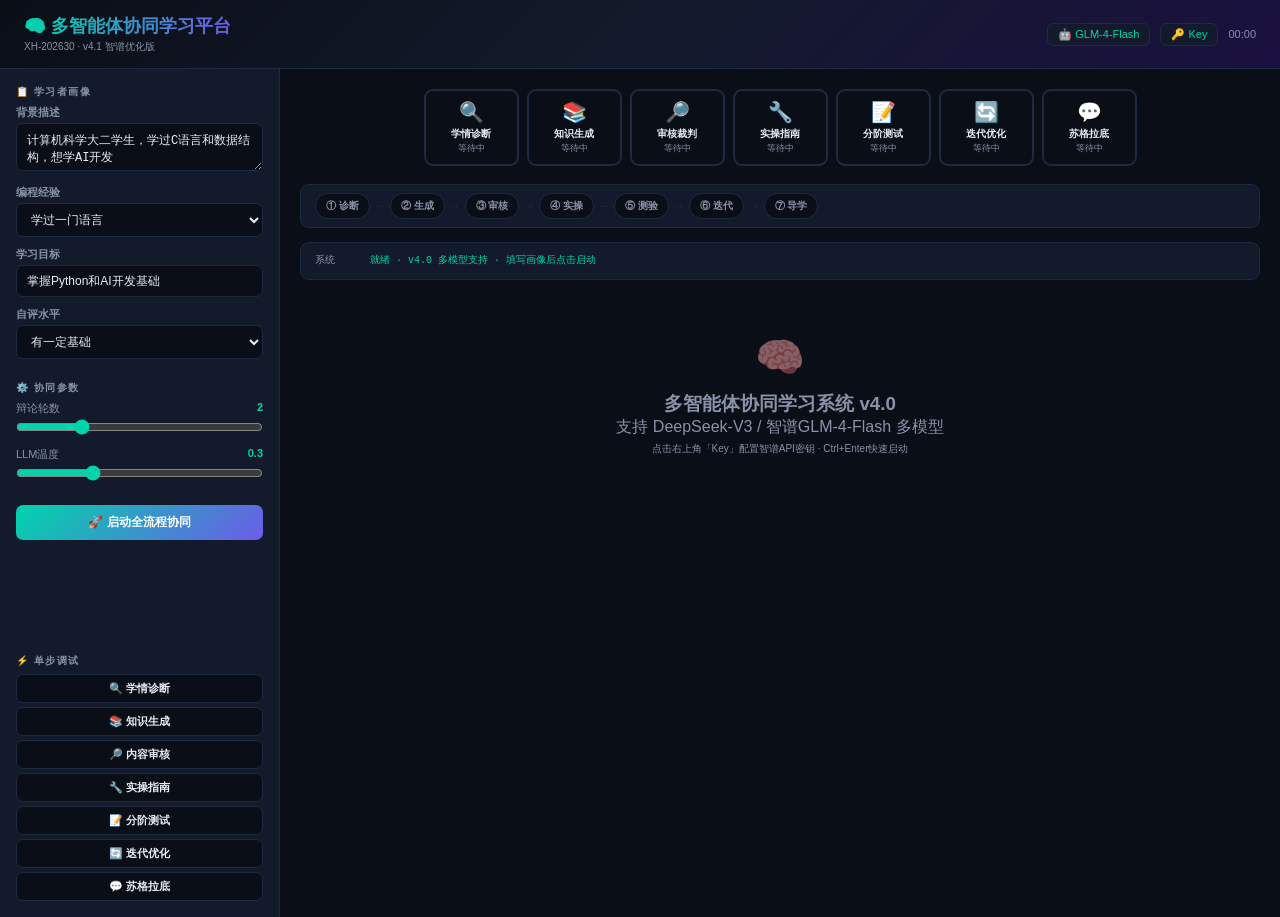
==== static/index.html @ a5281eeb "v4.1: progress bar, socratic chat, copy/export, ctrl+enter, iteration+socratic single buttons" ====
<!DOCTYPE html>
<html lang="zh-CN">
<head>
<meta charset="UTF-8">
<meta name="viewport" content="width=device-width, initial-scale=1.0">
<link rel="icon" type="image/svg+xml" href="/static/favicon.svg">
<meta name="description" content="多智能体协同学习平台：7个AI Agent协同工作，提供学情诊断、知识生成、审核辩论、实操指南、分阶测试、动态迭代、苏格拉底导学，实现个性化领域知识生成与多智能体协同决策。">
<meta name="keywords" content="多智能体,协同学习,AI教育,学情诊断,知识生成,个性化学习,智能导学">
<meta property="og:title" content="多智能体协同学习平台">
<meta property="og:description" content="7个AI Agent协同工作，实现领域知识个性化生成与多智能体协同决策">
<meta property="og:image" content="https://multi-agent-edu.onrender.com/static/og-image.png">
<meta name="theme-color" content="#0a0e17">
<title>多智能体协同学习平台 v4.1</title>
<style>
*{margin:0;padding:0;box-sizing:border-box}
:root{--bg:#0a0e17;--card:#131a2b;--border:#1e2a42;--accent:#00d4aa;--accent2:#6c5ce7;--text:#e8edf5;--muted:#8892a8;--danger:#ff6b6b;--warn:#ffc107;--success:#00d4aa}
body{font-family:-apple-system,BlinkMacSystemFont,'Segoe UI','Microsoft YaHei',sans-serif;background:var(--bg);color:var(--text);min-height:100vh;overflow-x:hidden}
.header{background:linear-gradient(135deg,#0a0e17,#131a2b,#1a1040);padding:14px 24px;border-bottom:1px solid var(--border);display:flex;align-items:center;justify-content:space-between;position:sticky;top:0;z-index:100}
.header h1{font-size:18px;background:linear-gradient(90deg,var(--accent),var(--accent2));-webkit-background-clip:text;-webkit-text-fill-color:transparent;font-weight:800}
.header .sub{font-size:10px;color:var(--muted);margin-top:2px}
.header-right{display:flex;align-items:center;gap:10px}
.badge-live{background:#ff4444;color:#fff;font-size:10px;padding:2px 8px;border-radius:10px;animation:pulse-live 1.5s infinite;display:none}
@keyframes pulse-live{0%,100%{opacity:1}50%{opacity:.4}}

.main{display:grid;grid-template-columns:280px 1fr;min-height:calc(100vh - 52px);gap:0}
@media(max-width:768px){
  .main{grid-template-columns:1fr;position:relative}
  .sidebar{display:none;position:fixed;top:52px;left:0;right:0;bottom:0;z-index:200;background:var(--bg);padding:16px;overflow-y:auto;animation:slideIn .3s ease}
  .sidebar.mobile-show{display:flex!important;flex-direction:column;gap:12px}
  .content{padding:12px;gap:10px}
  .mobile-toggle{display:flex!important}
  .header h1{font-size:15px}
  .btn{padding:11px 14px;font-size:13px}
  .agent-node{min-width:75px;padding:7px 8px;font-size:10px}
}
@keyframes slideIn{from{transform:translateY(-20px);opacity:0}to{transform:none;opacity:1}}
.mobile-toggle{display:none;align-items:center;justify-content:center;width:36px;height:36px;border:1px solid var(--border);border-radius:7px;background:var(--card);color:var(--text);font-size:18px;cursor:pointer}

.sidebar{background:var(--card);border-right:1px solid var(--border);padding:16px;overflow-y:auto;display:flex;flex-direction:column;gap:12px}
.panel-title{font-size:10px;color:var(--muted);text-transform:uppercase;letter-spacing:1.5px;font-weight:700;margin-bottom:6px}
.form-group{margin-bottom:10px}
.form-group label{display:block;font-size:11px;color:var(--muted);margin-bottom:3px;font-weight:600}
.form-group input,.form-group select,.form-group textarea{width:100%;padding:8px 10px;background:var(--bg);border:1px solid var(--border);border-radius:7px;color:var(--text);font-size:12px;transition:border .2s}
.form-group input:focus,.form-group select:focus,.form-group textarea:focus{border-color:var(--accent)}
.form-group textarea{resize:vertical;min-height:48px}
.slider-group{margin-bottom:8px}
.slider-group label{display:flex;justify-content:space-between;font-size:11px;color:var(--muted);margin-bottom:3px}
.slider-group label span{color:var(--accent);font-weight:700}
.slider-group input[type=range]{width:100%;accent-color:var(--accent)}
.btn{padding:9px 16px;border:none;border-radius:7px;font-size:12px;font-weight:700;cursor:pointer;transition:all .2s}
.btn-primary{background:linear-gradient(135deg,var(--accent),var(--accent2));color:#fff;width:100%}
.btn-primary:hover{transform:translateY(-1px);box-shadow:0 4px 18px rgba(0,212,170,.3)}
.btn-primary:disabled{opacity:.35;cursor:not-allowed;transform:none}
.btn-stop{background:var(--danger);color:#fff;width:100%;margin-top:5px;display:none}

.content{padding:16px 20px;overflow-y:auto;display:flex;flex-direction:column;gap:14px}
.metrics-row{display:flex;gap:8px;flex-wrap:wrap;display:none}
.metric-card{flex:1;min-width:90px;background:var(--card);border:1px solid var(--border);border-radius:9px;padding:10px;text-align:center}
.metric-card .val{font-size:20px;font-weight:800;background:linear-gradient(90deg,var(--accent),var(--accent2));-webkit-background-clip:text;-webkit-text-fill-color:transparent}
.metric-card .lbl{font-size:9px;color:var(--muted);margin-top:1px}

.node-grid{display:flex;flex-wrap:wrap;gap:8px;justify-content:center;padding:4px 0}
.agent-node{padding:9px 12px;border-radius:9px;border:2px solid var(--border);background:var(--bg);text-align:center;min-width:95px;transition:all .5s}
.agent-node.active{border-color:var(--accent);box-shadow:0 0 18px rgba(0,212,170,.2)}
.agent-node.running{animation:node-pulse 1.2s infinite}
.agent-node.done{border-color:var(--success);background:rgba(0,212,170,.06)}
.agent-node .icon{font-size:20px}
.agent-node .name{font-size:10px;font-weight:700;margin-top:3px}
.agent-node .status{font-size:9px;color:var(--muted);margin-top:1px}
@keyframes node-pulse{0%,100%{box-shadow:0 0 0 0 rgba(0,212,170,.3)}50%{box-shadow:0 0 0 7px rgba(0,212,170,0)}}

.pipeline-bar{display:flex;align-items:center;gap:4px;padding:8px 14px;background:var(--card);border:1px solid var(--border);border-radius:9px;flex-wrap:wrap}
.pipe-step{padding:5px 10px;border-radius:14px;font-size:10px;font-weight:600;background:var(--bg);border:1px solid var(--border);color:var(--muted);transition:all .4s;white-space:nowrap}
.pipe-step.active{border-color:var(--accent);color:var(--accent);background:rgba(0,212,170,.08)}
.pipe-step.done{border-color:var(--success);color:var(--success);background:rgba(0,212,170,.05)}
.pipe-arrow{color:var(--border);font-size:12px;transition:color .3s}
.pipe-arrow.lit{color:var(--accent)}

.log-panel{background:var(--card);border:1px solid var(--border);border-radius:9px;padding:10px 14px;max-height:140px;overflow-y:auto;font-family:'Cascadia Code','Courier New',monospace;font-size:10px;line-height:1.6}
.log-line{display:flex;gap:7px;animation:log-in .25s ease}
.log-time{color:var(--muted);min-width:48px}
.log-msg{color:var(--text)}
.log-msg.success{color:var(--success)}.log-msg.warn{color:var(--warn)}.log-msg.error{color:var(--danger)}.log-msg.info{color:var(--accent)}
@keyframes log-in{from{opacity:0;transform:translateX(-6px)}to{opacity:1;transform:none}}

/* 进度条 */
.progress-wrap{background:var(--card);border:1px solid var(--border);border-radius:9px;padding:8px 14px;display:none}
.progress-bar{height:6px;border-radius:3px;background:var(--border);overflow:hidden}
.progress-fill{height:100%;border-radius:3px;background:linear-gradient(90deg,var(--accent),var(--accent2));transition:width .6s ease;width:0%}
.progress-text{font-size:10px;color:var(--muted);margin-top:4px;display:flex;justify-content:space-between}

/* 操作按钮组 */
.card-actions{display:flex;gap:6px;margin-top:8px;flex-wrap:wrap}
.card-actions button{padding:3px 10px;border:1px solid var(--border);border-radius:6px;background:var(--bg);color:var(--muted);font-size:10px;cursor:pointer;transition:all .2s}
.card-actions button:hover{border-color:var(--accent);color:var(--accent)}

/* Toast */
.toast{position:fixed;bottom:24px;left:50%;transform:translateX(-50%);background:var(--card);border:1px solid var(--accent);color:var(--accent);padding:8px 20px;border-radius:8px;font-size:12px;z-index:9999;animation:toast-in .3s ease}
@keyframes toast-in{from{opacity:0;transform:translate(-50%,20px)}to{opacity:1;transform:translate(-50%,0)}}

/* 苏格拉底对话气泡 */
.chat-bubble{max-width:85%;padding:10px 14px;border-radius:12px;font-size:12px;line-height:1.6;margin-bottom:8px;animation:card-in .3s ease}
.chat-bubble.tutor{background:rgba(108,92,231,.15);border:1px solid rgba(108,92,231,.3);margin-right:auto}
.chat-bubble.learner{background:rgba(0,212,170,.1);border:1px solid rgba(0,212,170,.2);margin-left:auto}
.chat-input-row{display:flex;gap:6px;margin-top:8px}
.chat-input-row input{flex:1;padding:8px 12px;background:var(--bg);border:1px solid var(--border);border-radius:8px;color:var(--text);font-size:12px}
.chat-input-row input:focus{border-color:var(--accent)}
.chat-input-row button{padding:8px 14px;border:none;border-radius:8px;background:linear-gradient(135deg,var(--accent),var(--accent2));color:#fff;font-size:12px;font-weight:700;cursor:pointer}

.result-card{background:var(--card);border:1px solid var(--border);border-radius:11px;padding:14px;animation:card-in .4s ease;position:relative}
@keyframes card-in{from{opacity:0;transform:translateY(12px)}to{opacity:1;transform:none}}
.result-card h4{font-size:13px;margin-bottom:8px;display:flex;align-items:center;gap:7px;flex-wrap:wrap}
.result-card h4 .elapsed{font-size:9px;background:var(--accent);color:#000;padding:1px 7px;border-radius:7px;font-weight:800}

.empty-state{text-align:center;padding:40px 16px;color:var(--muted)}
.empty-state .icon{font-size:40px;margin-bottom:10px;opacity:.5}

/* 打字机效果 */
.typing-cursor{display:inline-block;width:2px;height:14px;background:var(--accent);animation:blink .8s infinite;vertical-align:middle;margin-left:1px}
@keyframes blink{0%,100%{opacity:1}50%{opacity:0}}

/* Modal */
.modal-overlay{display:none;position:fixed;top:0;left:0;right:0;bottom:0;background:rgba(0,0,0,.7);z-index:999;align-items:center;justify-content:center}
.modal-overlay.show{display:flex}
.modal-box{background:var(--card);border:1px solid var(--border);border-radius:14px;padding:24px;width:92%;max-width:480px}
.modal-box h3{font-size:15px;margin-bottom:4px}
.modal-box .hint{font-size:11px;color:var(--muted);margin-bottom:14px;line-height:1.5}
.modal-box select,.modal-box input[type=password]{width:100%;padding:9px 12px;background:var(--bg);border:1px solid var(--border);border-radius:7px;color:var(--text);font-size:13px;margin-bottom:10px}
.modal-box .btn-row{display:flex;gap:8px;margin-top:6px}
.modal-box .error-msg{color:var(--danger);font-size:11px;margin-top:6px;display:none}
</style>
</head>
<body>

<div class="header">
  <div style="display:flex;align-items:center;gap:8px">
    <button class="mobile-toggle" onclick="toggleSidebar()">☰</button>
    <div>
      <h1>🧠 多智能体协同学习平台</h1>
      <div class="sub">XH-202630 · v4.1 智谱优化版</div>
    </div>
  </div>
  <div class="header-right">
    <button onclick="showModelModal()" style="background:var(--card);border:1px solid var(--border);color:var(--accent);font-size:11px;padding:4px 10px;border-radius:6px;cursor:pointer" id="btnModel">🤖 模型</button>
    <button onclick="showApiKeyModal()" style="background:var(--card);border:1px solid var(--border);color:var(--accent);font-size:11px;padding:4px 10px;border-radius:6px;cursor:pointer" id="btnApiKey">🔑 Key</button>
    <span class="badge-live" id="liveBadge">● LIVE</span>
    <span style="font-size:11px;color:var(--muted)" id="timerDisplay">00:00</span>
  </div>
</div>

<div class="main">
<div class="sidebar" id="sidebar">
  <div>
    <div class="panel-title">📋 学习者画像</div>
    <div class="form-group"><label>背景描述</label><textarea id="inpBg" placeholder="例如：计算机科学大二学生，学过C语言和数据结构，想学AI开发">计算机科学大二学生，学过C语言和数据结构，想学AI开发</textarea></div>
    <div class="form-group"><label>编程经验</label><select id="inpExp"><option value="无编程经验">无编程经验</option><option value="学过一门语言" selected>学过一门语言</option><option value="有项目经验">有项目经验</option><option value="熟练开发者">熟练开发者</option></select></div>
    <div class="form-group"><label>学习目标</label><input id="inpGoal" value="掌握Python和AI开发基础" placeholder="你想学会什么？"></div>
    <div class="form-group"><label>自评水平</label><select id="inpLvl"><option value="beginner">零基础入门</option><option value="intermediate" selected>有一定基础</option><option value="advanced">进阶提升</option></select></div>
  </div>
  <div>
    <div class="panel-title">⚙️ 协同参数</div>
    <div class="slider-group"><label>辩论轮数 <span id="vRounds">2</span></label><input type="range" id="sRounds" min="1" max="5" value="2" oninput="document.getElementById('vRounds').textContent=this.value"></div>
    <div class="slider-group"><label>LLM温度 <span id="vTemp">0.3</span></label><input type="range" id="sTemp" min="0" max="10" value="3" oninput="document.getElementById('vTemp').textContent=(this.value/10).toFixed(1)"></div>
  </div>
  <button class="btn btn-primary" id="btnStart" onclick="startPipeline()">🚀 启动全流程协同</button>
  <button class="btn btn-stop" id="btnStop" onclick="stopPipeline()">⏹ 停止</button>
  <div style="margin-top:auto">
    <div class="panel-title">⚡ 单步调试</div>
    <div style="display:flex;flex-direction:column;gap:4px">
      <button class="btn" style="background:var(--bg);border:1px solid var(--border);color:var(--text);font-size:11px;padding:6px" onclick="runSingle('diagnosis')">🔍 学情诊断</button>
      <button class="btn" style="background:var(--bg);border:1px solid var(--border);color:var(--text);font-size:11px;padding:6px" onclick="runSingle('knowledge_gen')">📚 知识生成</button>
      <button class="btn" style="background:var(--bg);border:1px solid var(--border);color:var(--text);font-size:11px;padding:6px" onclick="runSingle('reviewer')">🔎 内容审核</button>
      <button class="btn" style="background:var(--bg);border:1px solid var(--border);color:var(--text);font-size:11px;padding:6px" onclick="runSingle('practice_guide')">🔧 实操指南</button>
      <button class="btn" style="background:var(--bg);border:1px solid var(--border);color:var(--text);font-size:11px;padding:6px" onclick="runSingle('quiz')">📝 分阶测试</button>
      <button class="btn" style="background:var(--bg);border:1px solid var(--border);color:var(--text);font-size:11px;padding:6px" onclick="runSingle('iteration')">🔄 迭代优化</button>
      <button class="btn" style="background:var(--bg);border:1px solid var(--border);color:var(--text);font-size:11px;padding:6px" onclick="runSingle('socratic')">💬 苏格拉底</button>
    </div>
  </div>
</div>

<div class="content">
  <div class="metrics-row" id="metricsRow">
    <div class="metric-card"><div class="val" id="mTime">0s</div><div class="lbl">总耗时</div></div>
    <div class="metric-card"><div class="val" id="mAgents">0/7</div><div class="lbl">Agent完成</div></div>
    <div class="metric-card"><div class="val" id="mHalluc">-</div><div class="lbl">幻觉分数</div></div>
    <div class="metric-card"><div class="val" id="mAcc">-</div><div class="lbl">准确度</div></div>
    <div class="metric-card"><div class="val" id="mQuiz">-</div><div class="lbl">测验得分</div></div>
  </div>

  <div class="node-grid" id="nodeGrid">
    <div class="agent-node" id="nd-diagnosis"><div class="icon">🔍</div><div class="name">学情诊断</div><div class="status">等待中</div></div>
    <div class="agent-node" id="nd-knowledge_gen"><div class="icon">📚</div><div class="name">知识生成</div><div class="status">等待中</div></div>
    <div class="agent-node" id="nd-reviewer"><div class="icon">🔎</div><div class="name">审核裁判</div><div class="status">等待中</div></div>
    <div class="agent-node" id="nd-practice_guide"><div class="icon">🔧</div><div class="name">实操指南</div><div class="status">等待中</div></div>
    <div class="agent-node" id="nd-quiz"><div class="icon">📝</div><div class="name">分阶测试</div><div class="status">等待中</div></div>
    <div class="agent-node" id="nd-iteration"><div class="icon">🔄</div><div class="name">迭代优化</div><div class="status">等待中</div></div>
    <div class="agent-node" id="nd-socratic"><div class="icon">💬</div><div class="name">苏格拉底</div><div class="status">等待中</div></div>
  </div>

  <div class="pipeline-bar" id="pipeBar">
    <span class="pipe-step" data-s="1">① 诊断</span><span class="pipe-arrow" data-a="1">→</span>
    <span class="pipe-step" data-s="2">② 生成</span><span class="pipe-arrow" data-a="2">→</span>
    <span class="pipe-step" data-s="3">③ 审核</span><span class="pipe-arrow" data-a="3">→</span>
    <span class="pipe-step" data-s="4">④ 实操</span><span class="pipe-arrow" data-a="4">→</span>
    <span class="pipe-step" data-s="5">⑤ 测验</span><span class="pipe-arrow" data-a="5">→</span>
    <span class="pipe-step" data-s="6">⑥ 迭代</span><span class="pipe-arrow" data-a="6">→</span>
    <span class="pipe-step" data-s="7">⑦ 导学</span>
  </div>

  <div class="progress-wrap" id="progressWrap">
    <div class="progress-bar"><div class="progress-fill" id="progressFill"></div></div>
    <div class="progress-text"><span id="progressLabel">准备中...</span><span id="progressPct">0%</span></div>
  </div>

  <div class="log-panel" id="logPanel">
    <div class="log-line"><span class="log-time">系统</span><span class="log-msg info">就绪 · v4.0 多模型支持 · 填写画像后点击启动</span></div>
  </div>

  <div id="resultsArea">
    <div class="empty-state" id="emptyState">
      <div class="icon">🧠</div>
      <h3>多智能体协同学习系统 v4.0</h3>
      <p>支持 DeepSeek-V3 / 智谱GLM-4-Flash 多模型</p>
      <p style="font-size:10px;margin-top:4px;color:var(--muted)">点击右上角「Key」配置智谱API密钥 · Ctrl+Enter快速启动</p>
    </div>
  </div>
</div>
</div>

<!-- 模型选择弹窗 -->
<div class="modal-overlay" id="modelModal">
  <div class="modal-box">
    <h3>🤖 选择AI模型</h3>
    <div class="hint">DeepSeek-V3 质量最好（免费）。智谱GLM-4-Flash 备选。</div>
    <select id="modelSelect">
      <option value="deepseek">DeepSeek-V3（推荐，免费最强）</option>
      <option value="zhipu">智谱 GLM-4-Flash（备选）</option>
      <option value="openai-compat">OpenAI兼容接口（自定义）</option>
    </select>
    <div class="btn-row">
      <button class="btn" style="background:var(--bg);border:1px solid var(--border);color:var(--text);flex:1" onclick="closeModelModal()">取消</button>
      <button class="btn btn-primary" style="flex:1" onclick="confirmModel()">确认</button>
    </div>
  </div>
</div>

<!-- API Key弹窗 -->
<div class="modal-overlay" id="apiKeyModal">
  <div class="modal-box">
    <h3>🔑 配置API密钥</h3>
    <div class="hint" id="apiKeyHint">智谱：Key格式 {id}.{secret}（open.bigmodel.cn获取）<br>DeepSeek：sk-开头（platform.deepseek.com获取）<br>没有Key？点击「跳过」进入Demo模式</div>
    <input type="password" id="apiKeyInput" placeholder="输入API Key（留空进入Demo模式）">
    <div class="btn-row">
      <button class="btn" style="background:var(--bg);border:1px solid var(--border);color:var(--muted);flex:1" onclick="skipApiKey()">跳过（Demo）</button>
      <button class="btn btn-primary" style="flex:1" onclick="confirmApiKey()">确认</button>
    </div>
    <div class="error-msg" id="apiKeyError"></div>
  </div>
</div>

<script>
// ============================================================
// 全局状态
// ============================================================
const AGENTS = ['diagnosis','knowledge_gen','reviewer','practice_guide','quiz','iteration','socratic'];
const AGENT_LABELS = {diagnosis:'学情诊断',knowledge_gen:'知识生成',reviewer:'审核裁判',practice_guide:'实操指南',quiz:'分阶测试',iteration:'迭代优化',socratic:'苏格拉底'};
const AGENT_ICONS = {diagnosis:'🔍',knowledge_gen:'📚',reviewer:'🔎',practice_guide:'🔧',quiz:'📝',iteration:'🔄',socratic:'💬'};

let agentResults = {};
let timerInterval = null;
let startTime = 0;
let abortController = null;
let quizData = null;

// 模型配置
let currentModel = localStorage.getItem('selected_model') || 'zhipu';
let currentApiKey = localStorage.getItem('api_key_'+currentModel) || '';

// ============================================================
// 模型弹窗
// ============================================================
function showModelModal(){ document.getElementById('modelModal').classList.add('show'); document.getElementById('modelSelect').value = currentModel; }
function closeModelModal(){ document.getElementById('modelModal').classList.remove('show'); }
function confirmModel(){
  currentModel = document.getElementById('modelSelect').value;
  localStorage.setItem('selected_model', currentModel);
  document.getElementById('btnModel').textContent = '🤖 '+ {deepseek:'DeepSeek-V3',zhipu:'GLM-4-Flash','openai-compat':'OpenAI兼容'}[currentModel];
  closeModelModal();
  log('🤖 模型切换为：'+currentModel, 'info');
  // 清除当前Key，要求重新输入
  currentApiKey = '';
  localStorage.removeItem('api_key_'+currentModel);
}

// ============================================================
// API Key 弹窗
// ============================================================
function showApiKeyModal(){ 
  document.getElementById('apiKeyModal').classList.add('show');
  document.getElementById('apiKeyInput').value = currentApiKey ? '••••••••' : '';
  document.getElementById('apiKeyError').style.display = 'none';
  // 更新提示
  const hints = {
    deepseek: 'DeepSeek：在 platform.deepseek.com 获取API Key（sk-开头）',
    zhipu: '智谱：Key格式为 {id}.{secret}',
    'openai-compat': '请输入OpenAI兼容接口的API Key和Base URL'
  };
  document.getElementById('apiKeyHint').innerHTML = hints[currentModel] || hints['deepseek'];
}
function closeApiKeyModal(){ document.getElementById('apiKeyModal').classList.remove('show'); }
function skipApiKey(){
  currentApiKey = '';
  localStorage.removeItem('api_key_'+currentModel);
  closeApiKeyModal();
  log('⚠️ 进入Demo模式，将使用预置数据展示','warn');
}
async function confirmApiKey(){
  const input = document.getElementById('apiKeyInput').value.trim();
  const errEl = document.getElementById('apiKeyError');
  if(!input || input === '••••••••'){
    errEl.textContent = '请输入有效的API Key';
    errEl.style.display = 'block';
    return;
  }
  currentApiKey = input;
  localStorage.setItem('api_key_'+currentModel, input);
  // 测试Key
  log('🔑 验证API Key...','info');
  try {
    const ok = await testApiKey();
    if(ok){
      log('✅ API Key验证成功！','success');
      closeApiKeyModal();
    } else {
      errEl.textContent = 'API Key验证失败，请检查后重试';
      errEl.style.display = 'block';
    }
  } catch(e){
    errEl.textContent = '验证失败：'+e.message;
    errEl.style.display = 'block';
  }
}

async function testApiKey(){
  if(currentModel === 'deepseek'){
    return await callDeepSeek('hi', false);
  } else if(currentModel === 'zhipu'){
    return await callZhipu('hi', false);
  }
  return false;
}

// ============================================================
// 核心：调用LLM（多模型统一入口）
// ============================================================
async function callLLM(systemPrompt, userPrompt, onChunk){
  if(!currentApiKey){
    throw new Error('未配置API Key，请点击右上角「Key」配置，或进入Demo模式');
  }
  if(currentModel === 'deepseek'){
    return await callDeepSeekStream(systemPrompt, userPrompt, onChunk);
  } else if(currentModel === 'zhipu'){
    return await callZhipuStream(systemPrompt, userPrompt, onChunk);
  } else {
    // OpenAI兼容
    return await callOpenAICompat(systemPrompt, userPrompt, onChunk);
  }
}

// --- DeepSeek-V3 实现 ---
async function callDeepSeekStream(systemPrompt, userPrompt, onChunk){
  abortController = new AbortController();
  const body = {
    model: 'deepseek-chat',
    messages: [
      {role:'system', content: systemPrompt},
      {role:'user', content: userPrompt}
    ],
    temperature: parseFloat(document.getElementById('vTemp').textContent),
    stream: true
  };
  const resp = await fetch('https://api.deepseek.com/chat/completions', {
    method: 'POST',
    headers: {'Content-Type':'application/json','Authorization':'Bearer '+currentApiKey},
    body: JSON.stringify(body),
    signal: abortController.signal
  });
  if(!resp.ok){
    const errText = await resp.text();
    throw new Error('DeepSeek API失败('+resp.status+')：'+errText.slice(0,200));
  }
  const reader = resp.body.getReader();
  const decoder = new TextDecoder();
  let buffer = '';
  let fullText = '';
  while(true){
    const {done, value} = await reader.read();
    if(done) break;
    buffer += decoder.decode(value, {stream:true});
    const lines = buffer.split('\n');
    buffer = lines.pop() || '';
    for(const line of lines){
      if(line.startsWith('data: ')){
        const data = line.slice(6);
        if(data === '[DONE]') return fullText;
        try {
          const json = JSON.parse(data);
          const chunk = (json.choices&&json.choices[0]&&json.choices[0].delta&&json.choices[0].delta.content)||'';
          fullText += chunk;
          if(onChunk && chunk) onChunk(chunk);
        } catch(e){}
      }
    }
  }
  return fullText;
}

async function callDeepSeek(userPrompt, testMode){
  // 测试用，非流式
  try {
    const resp = await fetch('https://api.deepseek.com/chat/completions', {
      method: 'POST',
      headers: {'Content-Type':'application/json','Authorization':'Bearer '+currentApiKey},
      body: JSON.stringify({model:'deepseek-chat',messages:[{role:'user',content:userPrompt}],max_tokens:5})
    });
    return resp.ok;
  } catch(e){ return false; }
}

async function callZhipu(userPrompt, testMode){
  // 测试用，非流式
  try {
    const parts = currentApiKey.split('.');
    if(parts.length < 2) return false;
    const token = await generateJwt(parts[0], parts.slice(1).join('.'));
    const resp = await fetch('https://open.bigmodel.cn/api/paas/v4/chat/completions', {
      method: 'POST',
      headers: {'Content-Type':'application/json','Authorization':'Bearer '+token},
      body: JSON.stringify({model:'glm-4-flash',messages:[{role:'user',content:userPrompt}],max_tokens:5})
    });
    return resp.ok;
  } catch(e){ return false; }
}

// --- 智谱 GLM-4-Flash 实现（JWT签名） ---
async function callZhipuStream(systemPrompt, userPrompt, onChunk){
  // 解析Key：格式为 {id}.{secret}
  const parts = currentApiKey.split('.');
  if(parts.length < 2) throw new Error('智谱Key格式错误，应为 {id}.{secret}');
  const id = parts[0];
  const secret = parts.slice(1).join('.');
  const token = await generateJwt(id, secret);
  
  abortController = new AbortController();
  const body = {
    model: 'glm-4-flash',
    messages: [
      {role:'system', content: systemPrompt},
      {role:'user', content: userPrompt}
    ],
    temperature: parseFloat(document.getElementById('vTemp').textContent),
    stream: true
  };
  const resp = await fetch('https://open.bigmodel.cn/api/paas/v4/chat/completions', {
    method: 'POST',
    headers: {'Content-Type':'application/json','Authorization':'Bearer '+token},
    body: JSON.stringify(body),
    signal: abortController.signal
  });
  if(!resp.ok) throw new Error('智谱API失败('+resp.status+')');
  const reader = resp.body.getReader();
  const decoder = new TextDecoder();
  let buffer = '';
  let fullText = '';
  while(true){
    const {done, value} = await reader.read();
    if(done) break;
    buffer += decoder.decode(value, {stream:true});
    const lines = buffer.split('\n');
    buffer = lines.pop() || '';
    for(const line of lines){
      if(line.startsWith('data: ')){
        const data = line.slice(6);
        if(data === '[DONE]') return fullText;
        try {
          const json = JSON.parse(data);
          const chunk = (json.choices&&json.choices[0]&&json.choices[0].delta&&json.choices[0].delta.content)||'';
          fullText += chunk;
          if(onChunk && chunk) onChunk(chunk);
        } catch(e){}
      }
    }
  }
  return fullText;
}

async function generateJwt(apiKeyId, apiKeySecret){
  const header = btoa(JSON.stringify({alg:'HS256',sign_type:'SIGN'})).replace(/=+$/,'');
  const now = Math.floor(Date.now()/1000);
  const payload = btoa(JSON.stringify({api_key:apiKeyId,exp:now+3600,timestamp:now})).replace(/=+$/,'');
  const signStr = header + '.' + payload;
  const sig = await hmacSha256(signStr, apiKeySecret);
  return signStr + '.' + sig;
}
async function hmacSha256(message, secret){
  const enc = new TextEncoder();
  const keyData = enc.encode(secret);
  const msgData = enc.encode(message);
  const cryptoKey = await crypto.subtle.importKey('raw', keyData, {name:'HMAC',hash:'SHA-256'}, false, ['sign']);
  const sigBuf = await crypto.subtle.sign('HMAC', cryptoKey, msgData);
  return btoa(String.fromCharCode(...new Uint8Array(sigBuf))).replace(/\+/g,'-').replace(/\//g,'_').replace(/=+$/,'');
}

// --- OpenAI兼容接口 ---
async function callOpenAICompat(systemPrompt, userPrompt, onChunk){
  // base URL 从localStorage获取，或弹窗要求输入
  const baseUrl = localStorage.getItem('openai_compat_base_url') || 'https://api.openai.com/v1';
  abortController = new AbortController();
  const body = {
    model: localStorage.getItem('openai_compat_model') || 'gpt-3.5-turbo',
    messages: [
      {role:'system', content: systemPrompt},
      {role:'user', content: userPrompt}
    ],
    temperature: parseFloat(document.getElementById('vTemp').textContent),
    stream: true
  };
  const resp = await fetch(baseUrl+'/chat/completions', {
    method: 'POST',
    headers: {'Content-Type':'application/json','Authorization':'Bearer '+currentApiKey},
    body: JSON.stringify(body),
    signal: abortController.signal
  });
  if(!resp.ok) throw new Error('OpenAI兼容API失败('+resp.status+')');
  const reader = resp.body.getReader();
  const decoder = new TextDecoder();
  let buffer = '';
  let fullText = '';
  while(true){
    const {done, value} = await reader.read();
    if(done) break;
    buffer += decoder.decode(value, {stream:true});
    const lines = buffer.split('\n');
    buffer = lines.pop() || '';
    for(const line of lines){
      if(line.startsWith('data: ')){
        const data = line.slice(6);
        if(data === '[DONE]') return fullText;
        try {
          const json = JSON.parse(data);
          const chunk = (json.choices&&json.choices[0]&&json.choices[0].delta&&json.choices[0].delta.content)||'';
          fullText += chunk;
          if(onChunk && chunk) onChunk(chunk);
        } catch(e){}
      }
    }
  }
  return fullText;
}

// ============================================================
// 高质量Prompt模板（Few-shot示例）
// ============================================================
function buildPrompts(agentName, context){
  const profile = getProfile();
  let system = '';
  let user = '';
  
  if(agentName === 'diagnosis'){
    system = `你是专业的学情诊断专家。根据学习者的背景描述，输出严格的JSON格式诊断结果。

【输出格式要求】
必须输出以下JSON（不要有任何其他文字）：
{
  "learner_level": "beginner|intermediate|advanced",
  "level_score": <0-100的整数>,
  "strengths": ["优势1", "优势2", ...],
  "blind_spots": ["知识盲区1", "知识盲区2", ...],
  "focus_topic": "建议重点学习的主题",
  "learning_path": [
    {"phase": "阶段名称", "topics": ["知识点1", ...], "estimated_hours": <整数>}
  ]
}

【示例】
输入：我学过C语言，想学Python做数据分析
输出：
{
  "learner_level": "intermediate",
  "level_score": 58,
  "strengths": ["有C语言基础，理解变量/函数/控制流", "掌握基本数据结构"],
  "blind_spots": ["Python生态不熟悉（NumPy/Pandas等）", "没有机器学习实战经验", "数据可视化工具未接触"],
  "focus_topic": "Python数据分析",
  "learning_path": [
    {"phase": "Python基础巩固", "topics": ["Python语法特性", "列表/字典/集合", "函数与模块"], "estimated_hours": 15},
    {"phase": "数据分析核心库", "topics": ["NumPy数组操作", "Pandas数据清洗", "Matplotlib可视化"], "estimated_hours": 25},
    {"phase": "实战项目", "topics": ["Kaggle入门案例", "特征工程基础", "模型评估"], "estimated_hours": 30}
  ]
}`;
    user = `请诊断以下学习者：
背景：${profile.background}
编程经验：${profile.experience}
学习目标：${profile.goal}
自评水平：${profile.level}

输出JSON：`;
  }
  
  else if(agentName === 'knowledge_gen'){
    system = `你是个性化知识生成专家，擅长根据学情诊断结果生成高质量、结构化的学习内容。

【要求】
1. 内容必须准确、专业，面向${profile.level === 'beginner' ? '零基础' : profile.level === 'intermediate' ? '有一定基础' : '进阶'}的学习者
2. 使用Markdown格式，包含代码示例（带语法高亮）
3. 每个重要概念必须有清晰解释和示例
4. 内容长度：800-1500字
5. 输出严格JSON格式

【输出JSON格式】
{
  "title": "内容标题",
  "content": "Markdown格式的详细学习内容（含代码块、示例、重点标注）",
  "concepts": ["核心概念1", "核心概念2", ...],
  "source_refs": [
    {"source": "文件名或资料名", "type": "[教材]|[官方文档]|[论文]|[实践]"}
  ]
}

【内容质量要求】
- 概念解释清晰，避免模糊表述
- 代码示例必须有注释，展示典型用法
- 对比相似概念的异同（如list vs tuple）
- 指出常见错误和最佳实践`;
    user = `诊断结果：${JSON.stringify(context.diagnosis || {})}
学习者画像：${JSON.stringify(profile)}
请生成个性化学习内容（JSON格式）：`;
  }
  
  else if(agentName === 'reviewer'){
    system = `你是严格的内容审核专家，负责检测知识内容中的事实性错误（幻觉）。

【评分标准】
- hallucination_score: 0-100，分数越高幻觉越多（0=完全准确，100=大量幻觉）
  - 0-15：内容准确，来源可追溯 → 通过
  - 16-35：少量不精确，但无重大错误 → 有条件通过
  - 36-60：有明显错误或不准确 → 需要修订
  - 61-100：严重幻觉或完全错误 → 驳回
- accuracy_score: 0-100，内容准确度评分

【输出JSON】
{
  "verdict": "pass|pass_with_concerns|needs_revision|reject",
  "hallucination_score": <0-100>,
  "accuracy_score": <0-100>,
  "issues": [
    {"severity": "high|medium|low", "description": "问题描述", "correct_info": "正确信息"}
  ],
  "debate_rounds": <实际辩论轮数>,
  "debate_log": [{"round": 1, "reviewer_verdict": "...", "hallucination_score": <n>}]
}`;
    user = `待审核内容：\n${(context.content || '').slice(0,2000)}\n\n来源标注：${JSON.stringify(context.source_refs || [])}\n\n请审核并输出JSON：`;
  }
  
  else if(agentName === 'practice_guide'){
    system = `你是实操指导专家，生成可执行的步骤指南。

【输出JSON】
{
  "difficulty": "easy|medium|hard",
  "estimated_time": "时间估算（如'2-3小时'）",
  "prerequisites": ["前置要求1", ...],
  "steps": [
    {
      "title": "步骤标题",
      "description": "详细说明",
      "code": "可选的代码（带注释）",
      "expected_output": "预期输出或结果"
    }
  ],
  "tips": ["实用技巧1", ...]
}`;
    user = `主题：${context.topic || 'Python基础'}\n水平：${profile.level}\n请生成实操指南（JSON格式）：`;
  }
  
  else if(agentName === 'quiz'){
    system = `你是测试题目生成专家。

【要求】
- 题目难度匹配学习者水平
- 选择题4个选项，只有1个正确答案
- 解析要详细，解释为什么正确/错误
- 生成3-5道题

【输出JSON】
{
  "questions": [
    {
      "type": "choice",
      "question": "题目内容",
      "options": ["A. ...", "B. ...", "C. ...", "D. ..."],
      "correct": 0,
      "explanation": "详细解析"
    }
  ],
  "total_score": 100,
  "passing_score": 60
}`;
    user = `知识内容：${(context.knowledge && context.knowledge.content || '').slice(0,1500)}\n难度：${profile.level}\n请生成分阶测试题（JSON格式）：`;
  }
  
  else if(agentName === 'iteration'){
    system = `你是学习迭代优化专家。

【输出JSON】
{
  "decision": "simplify|advance|consolidate",
  "adjustments": {
    "focus_topics": ["需要加强的主题1", ...],
    "remove_topics": ["可以跳过的内容", ...],
    "add_topics": ["需要补充的内容", ...]
  },
  "suggestion": "给学习者的建议（中文，100字以内）",
  "next_steps": ["下一步1", "下一步2", ...]
}`;
    user = `测验结果：${JSON.stringify(context.quiz_result || {})}\n诊断：${JSON.stringify(context.diagnosis || {})}\n请输出迭代决策（JSON格式）：`;
  }
  
  else if(agentName === 'socratic'){
    system = `你是苏格拉底式导学专家，通过提问引导学习者主动思考。

【要求】
- 不要直接给答案，用问题引导
- 问题要有层次：先简单再深入
- 鼓励学习者表达自己的理解

【输出JSON】
{
  "response": "对学习者说的引导性回复（中文，亲切专业）",
  "questions": [
    {"question": "引导问题", "purpose": "这个问题想引导学习者思考什么"}
  ],
  "hint": "如果学习者答不出，可以给的提示"
}`;
    user = `知识内容：${(context.knowledge && context.knowledge.content || '').slice(0,1000)}\n请生成苏格拉底导学内容（JSON格式）：`;
  }
  
  return {system, user};
}

// ============================================================
// 解析LLM输出（5种策略）
// ============================================================
function parseLLMOutput(text){
  if(!text) return {_parse_error: 'empty input'};
  let cleaned = text.trim();
  // 1. 去掉```json ... ``` 
  const codeBlock = cleaned.match(/```(?:json)?\s*\n?([\s\S]*?)\n?```/);
  if(codeBlock) cleaned = codeBlock[1].trim();
  // 2. 直接解析
  try { return JSON.parse(cleaned); } catch(e){}
  // 3. 找第一个{到最后一个}
  const start = cleaned.indexOf('{');
  const end = cleaned.lastIndexOf('}');
  if(start >= 0 && end > start){
    try { return JSON.parse(cleaned.slice(start, end+1)); } catch(e){}
  }
  // 4. 尝试修复常见JSON错误（单引号、trailing comma）
  try {
    const fixed = cleaned
      .replace(/'/g, '"')
      .replace(/,\s*}/g, '}')
      .replace(/,\s*\]/g, ']');
    return JSON.parse(fixed);
  } catch(e){}
  // 5. 实在不行，返回文本
  return {content: text, _parse_error: '无法解析为JSON'};
}

// ============================================================
// 获取画像
// ============================================================
function getProfile(){
  return {
    background: document.getElementById('inpBg').value,
    experience: document.getElementById('inpExp').value,
    goal: document.getElementById('inpGoal').value,
    level: document.getElementById('inpLvl').value
  };
}

// ============================================================
// Agent节点状态
// ============================================================
function setNode(name, state){
  const el = document.getElementById('nd-'+name);
  if(!el) return;
  el.classList.remove('active','running','done');
  const s = el.querySelector('.status');
  if(state==='running'){ el.classList.add('running','active'); if(s) s.textContent='运行中...'; }
  else if(state==='done'){ el.classList.add('done'); if(s) s.textContent='✓ 完成'; }
  else if(state==='error'){ el.classList.add('active'); if(s){ s.style.color='var(--danger)'; s.textContent='✗ 出错'; }}
  else { if(s){ s.textContent='等待中'; s.style.color=''; }}
}
function setPipe(step, state){
  const el = document.querySelector(`.pipe-step[data-s="${step}"]`);
  if(!el) return;
  el.classList.remove('active','done','error');
  if(state==='active') el.classList.add('active');
  if(state==='done') el.classList.add('done');
  if(state==='error') el.classList.add('error');
  const ar = document.querySelector(`.pipe-arrow[data-a="${step}"]`);
  if(ar) ar.classList.toggle('lit', state==='done');
}

// ============================================================
// 计时器
// ============================================================
timerInterval = null; startTime = 0;
function startTimer2(){
  startTime = Date.now();
  document.getElementById('liveBadge').style.display = 'inline';
  timerInterval = setInterval(()=>{
    const s = Math.floor((Date.now()-startTime)/1000);
    document.getElementById('timerDisplay').textContent = Math.floor(s/60).toString().padStart(2,'0')+':'+(s%60).toString().padStart(2,'0');
    document.getElementById('mTime').textContent = s+'s';
  }, 1000);
}
function stopTimer2(){
  clearInterval(timerInterval);
  document.getElementById('liveBadge').style.display = 'none';
}

// ============================================================
// 启动全流程
// ============================================================
async function startPipeline(){
  const p = getProfile();
  if(!p.background.trim()){ alert('请填写背景描述'); return; }

  agentResults = {};
  document.getElementById('resultsArea').innerHTML = '<div id="rg"></div>';
  document.getElementById('metricsRow').style.display = 'flex';
  document.getElementById('emptyState')?.remove();
  document.getElementById('btnStart').disabled = true;
  document.getElementById('btnStop').style.display = 'block';

  AGENTS.forEach((n,i) => { setNode(n,''); setPipe(i+1,null); });
  ['mHalluc','mAcc','mQuiz'].forEach(id=>{document.getElementById(id).textContent='-';});
  document.getElementById('mAgents').textContent='0/7';

  // 显示进度条
  const pw = document.getElementById('progressWrap'); pw.style.display='block';
  updateProgress(0, '启动中...');
  log('🚀 7个Agent协同启动（'+currentModel+'）...','info');
  startTimer2();

  try {
    await runStep('diagnosis', 1, p);
    await runStep('knowledge_gen', 2, {diagnosis:agentResults.diagnosis, profile:p});
    await runStep('reviewer', 3, {content:agentResults.knowledge_gen?.content||'', source_refs:agentResults.knowledge_gen?.source_refs||[]});
    await runStep('practice_guide', 4, {topic:agentResults.diagnosis?.focus_topic||'Python基础', level:p.level});
    await runStep('quiz', 5, {knowledge:agentResults.knowledge_gen||{}, level:p.level});
    await runStep('iteration', 6, {quiz_result:agentResults.quiz||{}, diagnosis:agentResults.diagnosis||{}, knowledge:agentResults.knowledge_gen||{}});
    await runStep('socratic', 7, {knowledge:agentResults.knowledge_gen||{}});
    log('🎉 全流程完成！','success');
  } catch(e){
    log('❌ 出错：'+e.message,'error');
  } finally {
    stopTimer2();
    document.getElementById('btnStart').disabled = false;
    document.getElementById('btnStop').style.display = 'none';
    updateProgress(100, '完成');
  }
}

async function runStep(name, stepNum, ctx){
  setNode(name,'running');
  setPipe(stepNum,'active');
  log(`${AGENT_ICONS[name]} ${AGENT_LABELS[name]} 运行中...`,'info');

  const data = await runAgent(name, ctx);

  setNode(name,'done');
  setPipe(stepNum,'done');
  agentResults[name] = data;

  const done = Object.keys(agentResults).length;
  document.getElementById('mAgents').textContent = done+'/7';

  renderCard(name, data);
  // 更新进度
  const pct = Math.round(done / 7 * 100);
  updateProgress(pct, `${AGENT_LABELS[name]}完成 · ${done}/7`);
  log(`✅ ${AGENT_LABELS[name]} 完成`,'success');

  if(name==='reviewer'){
    document.getElementById('mHalluc').textContent = data.hallucination_score??'-';
    document.getElementById('mAcc').textContent = data.accuracy_score??'-';
  }
}

function stopPipeline(){
  if(abortController) abortController.abort();
  stopTimer2();
  document.getElementById('btnStart').disabled = false;
  document.getElementById('btnStop').style.display = 'none';
  log('⏹ 已停止','warn');
}

// ============================================================
// 运行单个Agent
// ============================================================
async function runAgent(name, ctx){
  const {system, user} = buildPrompts(name, ctx);
  if(!currentApiKey){
    log('⚠️ 无API Key，使用Demo数据','warn');
    return getDemo(name);
  }
  try {
    let buf = '';
    const fullText = await callLLM(system, user, ch => { buf += ch; });
    const parsed = parseLLMOutput(fullText || buf);
    parsed._meta = {agent: name, src: 'llm', model: currentModel};
    return parsed;
  } catch(e){
    log(`⚠️ ${AGENT_LABELS[name]} 失败(${e.message})，使用Demo数据`,'warn');
    return getDemo(name);
  }
}

// 单步调试
async function runSingle(name){
  const p = getProfile();
  const ctxs = {
    diagnosis: p,
    knowledge_gen: {diagnosis:agentResults.diagnosis||{}, profile:p},
    reviewer: {content:agentResults.knowledge_gen?.content||'', source_refs:[]},
    practice_guide: {topic:agentResults.diagnosis?.focus_topic||'Python基础', level:p.level},
    quiz: {knowledge:agentResults.knowledge_gen||{}, level:p.level},
    iteration: {quiz_result:agentResults.quiz||{}, diagnosis:agentResults.diagnosis||{}, knowledge:agentResults.knowledge_gen||{}},
    socratic: {knowledge:agentResults.knowledge_gen||{}}
  };
  setNode(name,'running');
  log(`${AGENT_ICONS[name]} ${AGENT_LABELS[name]} 单步运行中...`,'info');
  try {
    const data = await runAgent(name, ctxs[name]||{});
    setNode(name,'done');
    agentResults[name] = data;
    renderCard(name, data);
    log(`✅ ${AGENT_LABELS[name]} 单步完成`,'success');
  } catch(e){
    setNode(name,'error');
    log(`❌ ${AGENT_LABELS[name]} 失败: ${e.message}`,'error');
  }
}

// ============================================================
// Demo数据
// ============================================================
function getDemo(name){
  if(name==='diagnosis') return {learner_level:'intermediate',level_score:65,strengths:['C语言基础','数据结构理解'],blind_spots:['Python生态不熟悉','AI框架未接触','数据可视化工具缺失'],focus_topic:'Python与AI开发',learning_path:[{phase:'Python基础夯实',topics:['Python语法特性','列表/字典/集合','函数与模块'],estimated_hours:20},{phase:'数据分析核心库',topics:['NumPy数组操作','Pandas数据清洗','Matplotlib可视化'],estimated_hours:30},{phase:'AI实战项目',topics:['Kaggle入门案例','特征工程基础','模型评估方法'],estimated_hours:40}],_demo:true};
  if(name==='knowledge_gen') return {title:'Python与AI开发基础',content:'## Python基础\n\nPython是一种面向对象的高级语言，以简洁易读著称。\n\n### 核心概念\n\n- **变量与类型**：Python为动态类型语言，无需声明变量类型\n- **函数**：使用`def`关键字定义函数\n- **列表推导式**：`[x*2 for x in range(10)]`\n\n```python\ndef greet(name):\n    return f"Hello, {name}!"\n\n# 列表推导式示例\nsquares = [x**2 for x in range(10)]\n```\n\n### AI开发入门\n\n学习NumPy进行数值计算，Pandas处理数据，Scikit-learn构建模型...',concepts:['Python语法','面向对象编程','NumPy','Pandas','机器学习基础'],source_refs:[{source:'python_basics.md',type:'[教材]'},{source:'ai_basics.md',type:'[实践]'},{source:'web_dev.md',type:'[官方文档]'}],_demo:true};
  if(name==='reviewer') return {verdict:'pass',hallucination_score:8,accuracy_score:92,issues:[],debate_rounds:2,debate_log:[{round:1,reviewer_verdict:'pass',hallucination_score:10},{round:2,reviewer_verdict:'pass',hallucination_score:8}],_demo:true};
  if(name==='practice_guide') return {difficulty:'medium',estimated_time:'3-4小时',prerequisites:['Python 3.10+','VS Code','pip包管理器'],steps:[{title:'环境搭建',description:'安装Python和开发环境',code:'# macOS\nbrew install python3\n# 验证安装\npython3 --version',expected_output:'Python 3.12.x'},{title:'第一个程序',description:'编写Hello World并运行',code:"print('Hello, AI World!')",expected_output:'Hello, AI World!'},{title:'数据类型练习',description:'掌握Python基本数据类型',code:`# 列表操作\nfruits = ['apple', 'banana', 'cherry']\nfruits.append('date')\nprint(fruits)\n\n# 字典操作\nscores = {'math': 95, 'english': 88}\nprint(scores['math'])`,expected_output:`['apple', 'banana', 'cherry', 'date']\n95`}],tips:['使用虚拟环境隔离项目依赖','善用type hints提高代码可读性','多写单元测试养成好习惯'],_demo:true};
  if(name==='quiz') return {questions:[{type:'choice',question:'Python中使用哪个关键字定义函数？',options:['function','def','func','lambda'],correct:1,explanation:'Python使用def关键字定义函数。lambda用于定义匿名函数（单行函数），不是常规函数定义方式。'},{type:'choice',question:'以下哪种数据结构是可变的？',options:['tuple','str','list','int'],correct:2,explanation:'list（列表）是可变类型，可以增删改元素。tuple、str、int都是不可变类型，修改操作会创建新对象。'},{type:'choice',question:'NumPy中创建全0数组的函数是？',options:['np.ones()','np.zeros()','np.empty()','np.arange()'],correct:1,explanation:'np.zeros(shape)创建全0数组，np.ones()创建全1数组，np.empty()创建未初始化数组，np.arange()创建等差数组。'},{type:'choice',question:'Pandas中读取CSV文件的函数是？',options:['pd.read_csv()','pd.load_csv()','pd.open_csv()','pd.import_csv()'],correct:0,explanation:'pd.read_csv()是Pandas读取CSV文件的标准函数。'},{type:'choice',question:'机器学习中，过拟合(Overfitting)指的是？',options:['训练集和测试集表现都差','训练集表现好但测试集表现差','训练集和测试集表现都好','模型太简单无法学习规律'],correct:1,explanation:'过拟合指模型在训练数据上表现很好，但在新数据（测试集）上泛化能力差，通常是因为模型过于复杂，记住了训练数据的噪声。'}],total_score:100,passing_score:60,_demo:true};
  if(name==='iteration') return {decision:'consolidate',adjustments:{focus_topics:['Python基础练习','数据处理实战'],remove_topics:['高级装饰器'],add_topics:['更多NumPy实战','数据清洗案例']},suggestion:'建议先巩固Python基础再进入AI框架学习。当前Python语法基础尚可，但数据处理能力需要加强，预计需要2-3周扎实练习。',next_steps:['完成NumPy 10个基础练习','用Pandas清洗一个真实数据集','参加Kaggle入门竞赛'],_demo:true};
  if(name==='socratic') return {response:'你对Python已有初步了解。让我通过几个问题来帮你深入思考：如果要把一个列表中的所有偶数找出来并翻倍，你会怎么写代码？',questions:[{question:'列表推导式 [x*2 for x in lst if x%2==0] 的执行顺序是什么？先过滤还是先计算？',purpose:'理解列表推导式的执行逻辑和内部机制'},{question:'Python中的生成器(Generator)和列表有什么区别？什么场景下应该用生成器？',purpose:'引导思考惰性求值和内存效率的权衡'},{question:'如果把上面的列表推导式改写为map+filter，代码会变成什么样？哪种更Pythonic？',purpose:'对比不同编程范式，培养Pythonic思维'}],hint:'列表推导式的执行顺序是：先for迭代，再if过滤，最后计算表达式值。',_demo:true};
  return {_demo:true};
}

// ============================================================
// 渲染卡片
// ============================================================
function renderCard(name, data){
  const rg = document.getElementById('rg') || document.getElementById('resultsArea');
  const old = document.getElementById('card-'+name);
  if(old) old.remove();

  let body = '';
  const isDemo = data._demo;

  if(name==='diagnosis'){
    body = `
      <div style="margin-bottom:8px"><strong>能力评分</strong>：<span style="font-size:22px;color:${sc2(data.level_score||0)}">${data.level_score||0}</span>/100</div>
      <div style="display:flex;gap:6px;flex-wrap:wrap;margin-bottom:6px">
        <span style="background:rgba(0,212,170,.15);color:#00d4aa;padding:3px 10px;border-radius:12px;font-size:10px;font-weight:700">✅ 优势</span>
        ${(data.strengths||[]).map(s=>`<span style="font-size:11px;color:var(--muted)">${esc(s)}</span>`).join('·')}
      </div>
      <div style="display:flex;gap:6px;flex-wrap:wrap;margin-bottom:8px">
        <span style="background:rgba(255,107,107,.15);color:#ff6b6b;padding:3px 10px;border-radius:12px;font-size:10px;font-weight:700">⚠️ 盲区</span>
        ${(data.blind_spots||[]).map(s=>`<span style="font-size:11px;color:var(--muted)">${esc(s)}</span>`).join('·')}
      </div>
      <div style="background:var(--bg);border:1px solid var(--border);border-radius:9px;padding:10px">
        <div style="font-size:10px;color:var(--accent);font-weight:700;margin-bottom:6px">📍 学习路径</div>
        ${(data.learning_path||[]).map((lp,i)=>`
          <div style="display:flex;gap:8px;margin-bottom:4px">
            <span style="min-width:18px;height:18px;border-radius:50%;background:var(--accent2);color:#fff;font-size:9px;display:flex;align-items:center;justify-content:center;font-weight:700">${i+1}</span>
            <div><div style="font-size:11px;font-weight:700">${esc(lp.phase)} <span style="color:var(--muted);font-weight:400;font-size:10px">(${lp.estimated_hours||0}h)</span></div>
            <div style="font-size:10px;color:var(--muted)">${(lp.topics||[]).join(' · ')}</div></div>
          </div>
        `).join('')}
      </div>`;
  } else if(name==='knowledge_gen'){
    body = `
      <div style="margin-bottom:6px">${(data.concepts||[]).map((c,i)=>`<span style="background:${i%2===0?'rgba(0,212,170,.15)':'rgba(108,92,231,.15)'};color:${i%2===0?'#00d4aa':'#7c5cfc'};padding:3px 10px;border-radius:12px;font-size:10px;font-weight:700;margin-right:4px">${esc(c)}</span>`).join('')}</div>
      <div style="font-size:12px;line-height:1.7;margin-top:6px">${md2html(data.content||'')}</div>
      <div style="margin-top:8px;font-size:10px;color:var(--muted)">📚 来源：${(data.source_refs||[]).map(r=>`<span style="background:var(--bg);border:1px solid var(--border);padding:2px 8px;border-radius:8px;margin-right:4px">${esc(r.source)} <span style="color:${r.type==='[教材]'?'#00d4aa':r.type==='[实践]'?'#ffb347':r.type==='[论文]'?'#7c5cfc':'#89d4c8'}">${r.type}</span></span>`).join('')}</div>`;
  } else if(name==='reviewer'){
    const h = data.hallucination_score||0, a = data.accuracy_score||0;
    body = `
      <div style="display:flex;gap:12px;margin-bottom:8px">
        <div><span style="font-size:10px;color:var(--muted)">幻觉分数</span><br><span style="font-size:20px;font-weight:800;color:${h<20?'var(--success)':h<50?'var(--warn)':'var(--danger)'}">${h}</span></div>
        <div><span style="font-size:10px;color:var(--muted)">准确度</span><br><span style="font-size:20px;font-weight:800;color:${sc2(a)}">${a}%</span></div>
        <div><span style="font-size:10px;color:var(--muted)">判定</span><br><span style="font-size:13px;font-weight:800;color:${data.verdict==='pass'?'var(--success)':'var(--warn)'}">${vl2(data.verdict)}</span></div>
      </div>
      ${(data.issues||[]).length>0?`<div style="font-size:10px;color:var(--danger);background:rgba(255,107,107,.1);padding:6px 10px;border-radius:7px;margin-bottom:6px">⚠ ${esc(data.issues[0].description||'')}</div>`:''}
      <div style="background:var(--bg);border-radius:8px;padding:8px;font-size:10px">
        <div style="font-weight:700;color:var(--accent2);margin-bottom:4px">辩论过程 (${data.debate_rounds||1}轮)</div>
        ${(data.debate_log||[]).map((rd,i)=>`<div style="padding:3px 0;border-bottom:1px solid var(--border)">第${i+1}轮：${vl2(rd.reviewer_verdict||rd.v)} · 幻觉${rd.hallucination_score||rd.h||0}</div>`).join('')}
      </div>`;
  } else if(name==='practice_guide'){
    body = `
      <div style="display:flex;gap:8px;margin-bottom:8px">
        <span style="background:rgba(0,212,170,.15);color:#00d4aa;padding:3px 10px;border-radius:12px;font-size:10px;font-weight:700">难度：${data.difficulty||'-'}</span>
        <span style="background:rgba(108,92,231,.15);color:#7c5cfc;padding:3px 10px;border-radius:12px;font-size:10px;font-weight:700">⏱ ${data.estimated_time||'-'}</span>
      </div>
      ${(data.steps||[]).map((s,i)=>`
        <div style="display:flex;gap:10px;background:var(--bg);border:1px solid var(--border);border-radius:9px;padding:10px;margin-bottom:6px">
          <div style="min-width:24px;height:24px;border-radius:50%;background:rgba(108,92,231,.2);border:1px solid var(--accent2);color:var(--accent2);font-size:10px;font-weight:800;display:flex;align-items:center;justify-content:center">${i+1}</div>
          <div style="flex:1">
            <div style="font-size:12px;font-weight:700;margin-bottom:3px">${esc(s.title||'')}</div>
            <div style="font-size:11px;color:var(--muted);line-height:1.5">${esc(s.description||s.desc||'')}</div>
            ${s.code?`<pre style="margin-top:6px;background:#06101e;border:1px solid var(--border);border-radius:7px;padding:8px 10px;font-size:10px;font-family:'Cascadia Code',monospace;color:#89d4c8;overflow-x:auto">${esc(s.code)}</pre>`:''}
          </div>
        </div>
      `).join('')}
      ${(data.tips||[]).length>0?`<div style="font-size:10px;color:var(--warn);margin-top:4px">💡 ${(data.tips||[]).join(' | ')}</div>`:''}`;
  } else if(name==='quiz'){
    quizData = data;
    body = `<p style="font-size:11px;margin-bottom:8px;color:var(--muted)">共${(data.questions||[]).length}题 · 及格${data.passing_score||60}分</p>`;
    body += renderQuizHTML(data.questions||[]);
  } else if(name==='iteration'){
    const opts = [{v:'simplify',l:'简化内容',c:'var(--warn)'},{v:'advance',l:'进阶学习',c:'var(--success)'},{v:'consolidate',l:'巩固基础',c:'var(--accent)'}];
    body = `
      <div style="display:flex;gap:8px;flex-wrap:wrap;margin-bottom:8px">
        ${opts.map(o=>`<div style="padding:6px 14px;border-radius:20px;font-size:11px;font-weight:700;border:1px solid ${data.decision===o.v?o.c:'var(--border)'};color:${data.decision===o.v?o.c:'var(--muted)'};background:${data.decision===o.v?o.c+'22':'transparent'}">${o.l}</div>`).join('')}
      </div>
      <p style="font-size:12px;color:var(--muted);line-height:1.6">${esc(data.suggestion||'')}</p>
      ${(data.next_steps||[]).length>0?`<div style="margin-top:6px;font-size:10px;color:var(--accent)">📌 ${(data.next_steps||[]).join(' → ')}</div>`:''}`;
  } else if(name==='socratic'){
    body = `
      <div style="background:var(--bg);border:1px solid var(--border);border-radius:10px;padding:12px;margin-bottom:8px">
        <div style="font-size:10px;color:var(--accent2);font-weight:700;margin-bottom:6px">💬 引导对话</div>
        <p style="font-size:12px;line-height:1.7">${esc(data.response||'')}</p>
      </div>
      <ul style="list-style:none;padding:0">
        ${(data.questions||[]).map(q=>`<li style="display:flex;align-items:flex-start;gap:8px;padding:6px 0;border-bottom:1px solid var(--border);font-size:11px">
          <span style="min-width:16px;height:16px;background:rgba(108,92,231,.2);border-radius:50%;color:var(--accent2);font-size:9px;display:flex;align-items:center;justify-content:center;font-weight:900">?</span>
          <span>${esc(q.question||q.q||'')}</span>
        </li>`).join('')}
      </ul>
      ${data.hint?`<div style="font-size:10px;color:var(--warn);margin-top:4px">💡 提示：${esc(data.hint)}</div>`:''}`;
  }

  const card = document.createElement('div');
  card.className = 'result-card';
  card.id = 'card-'+name;
  card.innerHTML = `
    <h4>${AGENT_ICONS[name]||''} ${AGENT_LABELS[name]||name} ${isDemo?'<span style="font-size:9px;background:var(--warn);color:#000;padding:2px 8px;border-radius:8px;margin-left:6px">DEMO</span>':''} <span style="font-size:10px;color:var(--muted);margin-left:auto">${data._meta?.model||''}</span></h4>
    <div>${body}</div>
    <div class="card-actions">
      <button onclick="copyResult('${name}')">📋 复制JSON</button>
      ${name==='socratic'?'<button onclick="exportAllResults()">📦 导出全部</button>':''}
    </div>
    ${name==='socratic'?'<div id="socraticChat" style="margin-top:10px;max-height:300px;overflow-y:auto"></div><div class="chat-input-row"><input id="socraticInput" placeholder="输入你的回答，继续对话..." onkeydown="if(event.key===\'Enter\')sendSocraticChat()"><button onclick="sendSocraticChat()">发送</button></div>':''}
  `;
  const rg2 = document.getElementById('rg');
  if(rg2) rg2.appendChild(card);
  else document.getElementById('resultsArea').appendChild(card);
  card.scrollIntoView({behavior:'smooth',block:'nearest'});
}

function renderQuizHTML(qs){
  let h = '<div>';
  qs.forEach((q,i)=>{
    h += `<div style="background:var(--bg);border:1px solid var(--border);border-radius:9px;padding:10px;margin-bottom:8px" id="qc-${i}">
      <div style="font-size:10px;color:var(--accent);font-weight:700;margin-bottom:4px">题目 ${i+1}/${qs.length}</div>
      <div style="font-size:12px;margin-bottom:8px">${esc(q.question||q.q||'')}</div>
      <div>${(q.options||q.opts||[]).map((o,j)=>
        `<div onclick="pickOpt(${i},${j})" style="padding:7px 10px;border:1px solid var(--border);border-radius:7px;margin-bottom:4px;font-size:11px;cursor:pointer;transition:all .2s" class="qopt-${i}">${'ABCD'[j]}. ${esc(o)}</div>`
      ).join('')}</div>
      <div id="qe-${i}" style="display:none;margin-top:6px;font-size:10px;color:var(--accent);background:rgba(0,212,170,.08);padding:6px 10px;border-radius:7px">💡 ${esc(q.explanation||q.exp||'')}</div>
    </div>`;
  });
  h += `<button class="btn btn-primary" style="margin-top:8px" onclick="gradeQuiz()">📊 批改评分</button><div id="quizScore"></div></div>`;
  return h;
}

// ============================================================
// 测验交互
// ============================================================
let userAnswers = {};
function pickOpt(qi, oi){
  document.querySelectorAll(`.qopt-${qi}`).forEach(o=>{o.style.borderColor='var(--border)';o.style.background='';});
  const els = document.querySelectorAll(`.qopt-${qi}`);
  if(els[oi]){ els[oi].style.borderColor='var(--accent)'; els[oi].style.background='rgba(0,212,170,.1)'; }
  userAnswers[qi] = oi;
}
function gradeQuiz(){
  if(!quizData) return;
  const qs = quizData.questions||[];
  let correct = 0;
  qs.forEach((q,i)=>{
    const exp = document.getElementById('qe-'+i);
    if(exp) exp.style.display = 'block';
    const opts = document.querySelectorAll(`.qopt-${i}`);
    const ci = q.correct;
    if(opts[ci]){ opts[ci].style.borderColor='var(--success)'; opts[ci].style.background='rgba(0,212,170,.15)'; }
    const ua = userAnswers[i];
    if(ua !== undefined && ua !== ci && opts[ua]){ opts[ua].style.borderColor='var(--danger)'; opts[ua].style.background='rgba(255,107,107,.1)'; }
    if(ua === ci) correct++;
  });
  const score = Math.round(correct/qs.length*100);
  document.getElementById('quizScore').innerHTML = `<div style="text-align:center;font-size:20px;font-weight:900;padding:14px;border-radius:12px;margin-top:8px;background:${score>=60?'rgba(0,212,170,.1)':'rgba(255,107,107,.1)'};color:${score>=60?'var(--success)':'var(--danger)'};border:1px solid ${score>=60?'var(--success)':'var(--danger)'}55">🎯 ${score}/100 · 正确${correct}/${qs.length}</div>`;
  document.getElementById('mQuiz').textContent = score;
}

// ============================================================
// 工具函数
// ============================================================
function sc2(s){ return s>=80?'var(--success)':s>=50?'var(--warn)':'var(--danger)'; }
function vl2(v){ return {pass:'✅ 通过',pass_with_concerns:'⚠ 有顾虑',needs_revision:'❌ 需修订',reject:'🚫 驳回'}[v]||v; }
function esc(s){ return (s||'').replace(/&/g,'&amp;').replace(/</g,'&lt;').replace(/>/g,'&gt;').replace(/"/g,'&quot;'); }
function md2html(md){
  if(!md) return '';
  return md
    .replace(/```(\w*)\n?([\s\S]*?)```/g,'<pre style="background:#06101e;border:1px solid var(--border);border-radius:7px;padding:8px 10px;font-size:10px;font-family:Cascadia Code,monospace;color:#89d4c8;overflow-x:auto;margin:6px 0"><code>$2</code></pre>')
    .replace(/`([^`]+)`/g,'<code style="background:var(--bg);padding:1px 4px;border-radius:3px;font-size:11px">$1</code>')
    .replace(/^### (.+)$/gm,'<h4 style="font-size:13px;font-weight:700;margin:8px 0 4px">$1</h4>')
    .replace(/^## (.+)$/gm,'<h3 style="font-size:14px;font-weight:800;margin:10px 0 6px">$1</h3>')
    .replace(/\*\*(.+?)\*\*/g,'<strong>$1</strong>')
    .replace(/^[\-\*] (.+)$/gm,'<li style="font-size:11px;margin-left:16px">$1</li>')
    .replace(/\n{2,}/g,'<br><br>')
    .replace(/\n/g,'<br>');
}

// ============================================================
// 移动端
// ============================================================
function toggleSidebar(){ document.getElementById('sidebar').classList.toggle('mobile-show'); }

// ============================================================
// 进度条
// ============================================================
function updateProgress(pct, label){
  const fill = document.getElementById('progressFill');
  const lbl = document.getElementById('progressLabel');
  const pc = document.getElementById('progressPct');
  if(fill) fill.style.width = pct+'%';
  if(lbl) lbl.textContent = label||'';
  if(pc) pc.textContent = pct+'%';
}

// ============================================================
// Toast提示
// ============================================================
function showToast(msg, dur=2000){
  const t = document.createElement('div'); t.className='toast'; t.textContent=msg;
  document.body.appendChild(t);
  setTimeout(()=>t.remove(), dur);
}

// ============================================================
// 结果复制 & 导出
// ============================================================
function copyResult(name){
  const data = agentResults[name];
  if(!data) return;
  // 移除内部字段
  const clean = {...data}; delete clean._demo; delete clean._meta;
  navigator.clipboard.writeText(JSON.stringify(clean, null, 2)).then(()=>showToast('✅ 已复制到剪贴板')).catch(()=>showToast('复制失败'));
}
function exportAllResults(){
  if(!Object.keys(agentResults).length){ showToast('暂无结果'); return; }
  const clean = {};
  for(const [k,v] of Object.entries(agentResults)){
    clean[k] = {...v}; delete clean[k]._demo; delete clean[k]._meta;
  }
  const blob = new Blob([JSON.stringify(clean, null, 2)], {type:'application/json'});
  const a = document.createElement('a'); a.href=URL.createObjectURL(blob);
  a.download='multi-agent-results-'+new Date().toISOString().slice(0,10)+'.json';
  a.click();
  showToast('✅ 已导出JSON');
}

// ============================================================
// 苏格拉底对话
// ============================================================
let socraticHistory = [];
async function sendSocraticChat(){
  const input = document.getElementById('socraticInput');
  if(!input) return;
  const msg = input.value.trim();
  if(!msg) return;
  input.value = '';
  socraticHistory.push({role:'learner', text:msg});
  renderSocraticChat();
  
  // 调用LLM
  const knowledge = agentResults.knowledge_gen || {};
  const sysPrompt = `你是苏格拉底式导学导师。不要直接给答案，通过追问引导学习者思考。当前学习主题：${knowledge.title||'编程基础'}。知识要点：${(knowledge.concepts||[]).join('、')}。输出JSON：{"response":"回复","next_question":"下一个追问","assessment":"understood/partially_understood/misunderstood"}`;
  try {
    const fullText = await callLLM(sysPrompt, `对话历史：${JSON.stringify(socraticHistory.slice(-6))}\n学习者说：${msg}\n请回应（JSON）：`);
    const parsed = parseLLMOutput(fullText);
    socraticHistory.push({role:'tutor', text:parsed.response||parsed.reply||'你能更详细地解释一下吗？'});
    renderSocraticChat();
  } catch(e){
    socraticHistory.push({role:'tutor', text:'继续思考——你能举个例子说明吗？'});
    renderSocraticChat();
  }
}
function renderSocraticChat(){
  const chatEl = document.getElementById('socraticChat');
  if(!chatEl) return;
  chatEl.innerHTML = socraticHistory.map(m=>`<div class="chat-bubble ${m.role==='tutor'?'tutor':'learner'}">${esc(m.text)}</div>`).join('');
  chatEl.scrollTop = chatEl.scrollHeight;
}

// ============================================================
// 初始化
// ============================================================
document.getElementById('btnModel').textContent = '🤖 '+{deepseek:'DeepSeek-V3',zhipu:'GLM-4-Flash','openai-compat':'OpenAI兼容'}[currentModel];
if(currentApiKey){ log('🔑 已加载'+currentModel+'的API Key','info'); }
else { 
  log('⚠️ 点击右上角「Key」配置API Key，或「模型」选择AI引擎','warn');
  // 首次打开自动弹出Key配置
  setTimeout(()=>showApiKeyModal(), 800);
}

fetch('/api/health').then(r=>r.json()).then(d=>{
  const n = (d.agents||[]).length;
  log(`后端就绪：${n}个Agent | 版本 ${d.version||'?'}`,'success');
}).catch(()=>log('⚠️ 后端未连接（可使用前端直调模式）','warn'));

// Ctrl+Enter 快捷启动
document.addEventListener('keydown', e=>{
  if(e.ctrlKey && e.key==='Enter' && !document.getElementById('btnStart').disabled){
    startPipeline();
  }
});
</script>
</body>
</html>
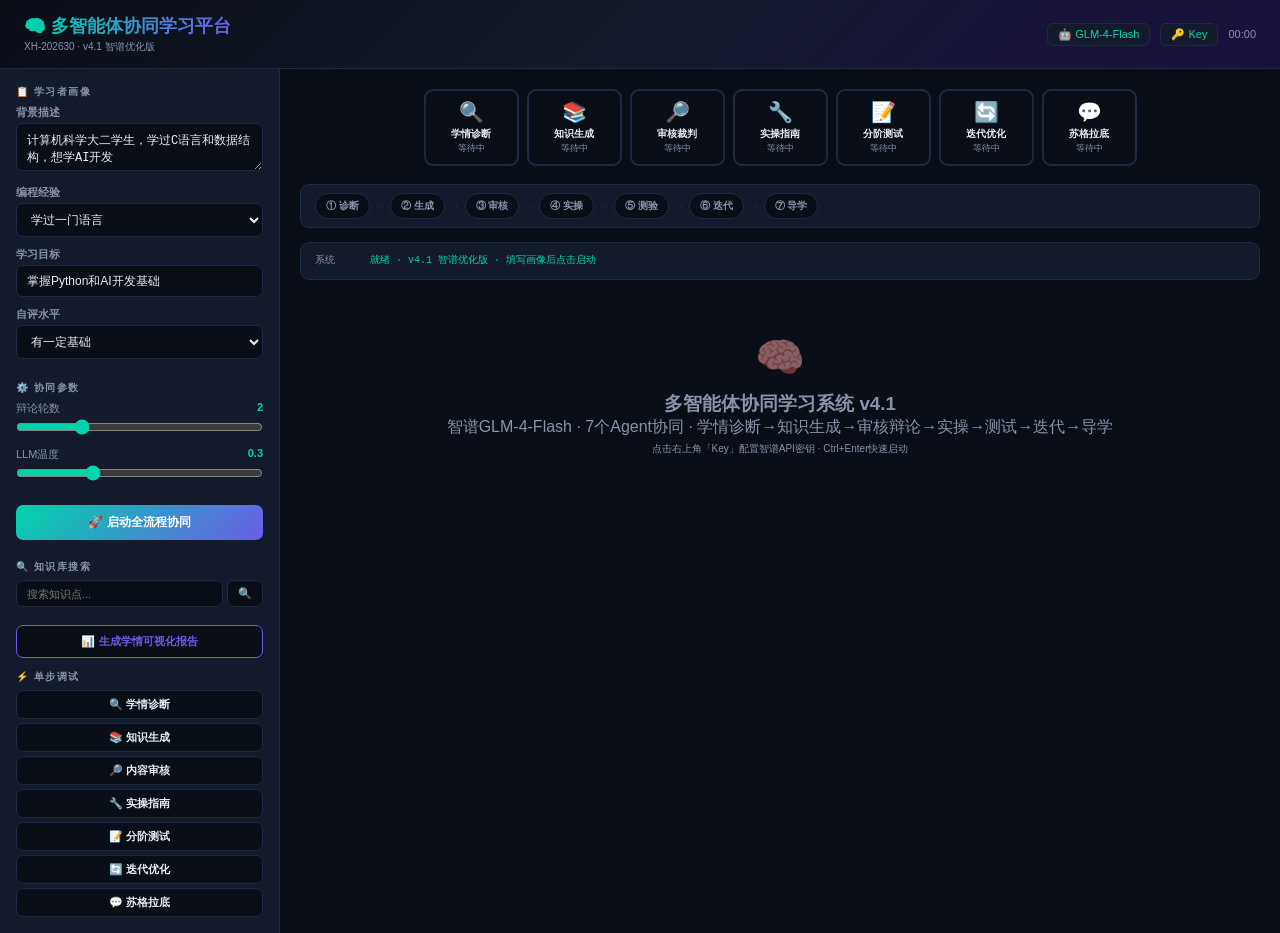
==== commit 69230d4d: "v4.1.1: skeleton loading, card collapse, KB search, visual report, copy content" ====
--- a/static/index.html
+++ b/static/index.html
@@ -109,8 +109,24 @@
 
 .result-card{background:var(--card);border:1px solid var(--border);border-radius:11px;padding:14px;animation:card-in .4s ease;position:relative}
 @keyframes card-in{from{opacity:0;transform:translateY(12px)}to{opacity:1;transform:none}}
-.result-card h4{font-size:13px;margin-bottom:8px;display:flex;align-items:center;gap:7px;flex-wrap:wrap}
+.result-card h4{font-size:13px;margin-bottom:8px;display:flex;align-items:center;gap:7px;flex-wrap:wrap;cursor:pointer;user-select:none}
 .result-card h4 .elapsed{font-size:9px;background:var(--accent);color:#000;padding:1px 7px;border-radius:7px;font-weight:800}
+.result-card h4 .toggle-icon{margin-left:auto;font-size:10px;color:var(--muted);transition:transform .2s}
+.result-card.collapsed .card-body{display:none}
+.result-card.collapsed h4 .toggle-icon{transform:rotate(-90deg)}
+
+/* 骨架屏 */
+.skeleton{background:linear-gradient(90deg,var(--border) 25%,var(--card) 50%,var(--border) 75%);background-size:200% 100%;animation:shimmer 1.5s infinite;border-radius:6px}
+@keyframes shimmer{0%{background-position:200% 0}100%{background-position:-200% 0}}
+.skeleton-card{background:var(--card);border:1px solid var(--border);border-radius:11px;padding:14px;margin-bottom:10px}
+.skeleton-line{height:14px;margin-bottom:8px;border-radius:4px}
+.skeleton-line.w60{width:60%}.skeleton-line.w80{width:80%}.skeleton-line.w40{width:40%}
+
+/* 知识库搜索 */
+.kb-search{background:var(--card);border:1px solid var(--border);border-radius:9px;padding:12px;margin-bottom:10px}
+.kb-search h4{font-size:11px;color:var(--accent2);margin-bottom:6px}
+.kb-result{font-size:11px;padding:6px 8px;background:var(--bg);border:1px solid var(--border);border-radius:6px;margin-bottom:4px;line-height:1.5}
+.kb-result .kb-source{font-size:9px;color:var(--accent);margin-top:2px}
 
 .empty-state{text-align:center;padding:40px 16px;color:var(--muted)}
 .empty-state .icon{font-size:40px;margin-bottom:10px;opacity:.5}
@@ -164,6 +180,16 @@
   </div>
   <button class="btn btn-primary" id="btnStart" onclick="startPipeline()">🚀 启动全流程协同</button>
   <button class="btn btn-stop" id="btnStop" onclick="stopPipeline()">⏹ 停止</button>
+  <div style="margin-top:8px">
+    <div class="panel-title">🔍 知识库搜索</div>
+    <div style="display:flex;gap:4px">
+      <input id="kbSearchInput" placeholder="搜索知识点..." style="flex:1;padding:6px 10px;background:var(--bg);border:1px solid var(--border);border-radius:7px;color:var(--text);font-size:11px" onkeydown="if(event.key==='Enter')searchKB()">
+      <button onclick="searchKB()" style="padding:6px 10px;border:1px solid var(--border);border-radius:7px;background:var(--bg);color:var(--accent);font-size:11px;cursor:pointer">🔍</button>
+    </div>
+  </div>
+  <div style="margin-top:6px">
+    <button class="btn" style="width:100%;background:var(--bg);border:1px solid var(--accent2);color:var(--accent2);font-size:11px;padding:8px" onclick="generateReport()">📊 生成学情可视化报告</button>
+  </div>
   <div style="margin-top:auto">
     <div class="panel-title">⚡ 单步调试</div>
     <div style="display:flex;flex-direction:column;gap:4px">
@@ -213,14 +239,14 @@
   </div>
 
   <div class="log-panel" id="logPanel">
-    <div class="log-line"><span class="log-time">系统</span><span class="log-msg info">就绪 · v4.0 多模型支持 · 填写画像后点击启动</span></div>
+    <div class="log-line"><span class="log-time">系统</span><span class="log-msg info">就绪 · v4.1 智谱优化版 · 填写画像后点击启动</span></div>
   </div>
 
   <div id="resultsArea">
     <div class="empty-state" id="emptyState">
       <div class="icon">🧠</div>
-      <h3>多智能体协同学习系统 v4.0</h3>
-      <p>支持 DeepSeek-V3 / 智谱GLM-4-Flash 多模型</p>
+      <h3>多智能体协同学习系统 v4.1</h3>
+      <p>智谱GLM-4-Flash · 7个Agent协同 · 学情诊断→知识生成→审核辩论→实操→测试→迭代→导学</p>
       <p style="font-size:10px;margin-top:4px;color:var(--muted)">点击右上角「Key」配置智谱API密钥 · Ctrl+Enter快速启动</p>
     </div>
   </div>
@@ -848,6 +874,8 @@
   ['mHalluc','mAcc','mQuiz'].forEach(id=>{document.getElementById(id).textContent='-';});
   document.getElementById('mAgents').textContent='0/7';
 
+  // 显示骨架屏
+  showSkeletons();
   // 显示进度条
   const pw = document.getElementById('progressWrap'); pw.style.display='block';
   updateProgress(0, '启动中...');
@@ -870,6 +898,8 @@
     document.getElementById('btnStart').disabled = false;
     document.getElementById('btnStop').style.display = 'none';
     updateProgress(100, '完成');
+    // 清理剩余骨架屏
+    AGENTS.forEach(n=>removeSkeleton(n));
   }
 }
 
@@ -883,6 +913,7 @@
   setNode(name,'done');
   setPipe(stepNum,'done');
   agentResults[name] = data;
+  removeSkeleton(name);  // 移除骨架屏
 
   const done = Object.keys(agentResults).length;
   document.getElementById('mAgents').textContent = done+'/7';
@@ -1066,13 +1097,16 @@
   card.className = 'result-card';
   card.id = 'card-'+name;
   card.innerHTML = `
-    <h4>${AGENT_ICONS[name]||''} ${AGENT_LABELS[name]||name} ${isDemo?'<span style="font-size:9px;background:var(--warn);color:#000;padding:2px 8px;border-radius:8px;margin-left:6px">DEMO</span>':''} <span style="font-size:10px;color:var(--muted);margin-left:auto">${data._meta?.model||''}</span></h4>
+    <h4 onclick="toggleCard('${name}')">${AGENT_ICONS[name]||''} ${AGENT_LABELS[name]||name} ${isDemo?'<span style="font-size:9px;background:var(--warn);color:#000;padding:2px 8px;border-radius:8px;margin-left:6px">DEMO</span>':''} <span style="font-size:10px;color:var(--muted)">${data._meta?.model||''}</span><span class="toggle-icon">▼</span></h4>
+    <div class="card-body">
     <div>${body}</div>
     <div class="card-actions">
       <button onclick="copyResult('${name}')">📋 复制JSON</button>
       ${name==='socratic'?'<button onclick="exportAllResults()">📦 导出全部</button>':''}
+      ${name==='knowledge_gen'?'<button onclick="copyCardContent(\'card-${name}\')">📄 复制内容</button>':''}
     </div>
     ${name==='socratic'?'<div id="socraticChat" style="margin-top:10px;max-height:300px;overflow-y:auto"></div><div class="chat-input-row"><input id="socraticInput" placeholder="输入你的回答，继续对话..." onkeydown="if(event.key===\'Enter\')sendSocraticChat()"><button onclick="sendSocraticChat()">发送</button></div>':''}
+    </div>
   `;
   const rg2 = document.getElementById('rg');
   if(rg2) rg2.appendChild(card);
@@ -1176,9 +1210,14 @@
 function copyResult(name){
   const data = agentResults[name];
   if(!data) return;
-  // 移除内部字段
   const clean = {...data}; delete clean._demo; delete clean._meta;
   navigator.clipboard.writeText(JSON.stringify(clean, null, 2)).then(()=>showToast('✅ 已复制到剪贴板')).catch(()=>showToast('复制失败'));
+}
+function copyCardContent(cardId){
+  const card = document.getElementById(cardId);
+  if(!card) return;
+  const text = card.innerText;
+  navigator.clipboard.writeText(text).then(()=>showToast('✅ 已复制内容')).catch(()=>showToast('复制失败'));
 }
 function exportAllResults(){
   if(!Object.keys(agentResults).length){ showToast('暂无结果'); return; }
@@ -1191,6 +1230,132 @@
   a.download='multi-agent-results-'+new Date().toISOString().slice(0,10)+'.json';
   a.click();
   showToast('✅ 已导出JSON');
+}
+
+// ============================================================
+// 卡片折叠
+// ============================================================
+function toggleCard(name){
+  const card = document.getElementById('card-'+name);
+  if(card) card.classList.toggle('collapsed');
+}
+
+// ============================================================
+// 骨架屏
+// ============================================================
+function showSkeletons(){
+  const rg = document.getElementById('rg') || document.getElementById('resultsArea');
+  AGENTS.forEach(name => {
+    const sk = document.createElement('div');
+    sk.className = 'skeleton-card';
+    sk.id = 'sk-'+name;
+    sk.innerHTML = `
+      <div style="display:flex;align-items:center;gap:7px;margin-bottom:10px">
+        <span class="skeleton skeleton-line w40" style="height:16px;width:120px"></span>
+      </div>
+      <div class="skeleton skeleton-line w80"></div>
+      <div class="skeleton skeleton-line w60"></div>
+      <div class="skeleton skeleton-line w80"></div>
+    `;
+    rg.appendChild(sk);
+  });
+}
+function removeSkeleton(name){
+  const sk = document.getElementById('sk-'+name);
+  if(sk) sk.remove();
+}
+
+// ============================================================
+// 知识库搜索
+// ============================================================
+async function searchKB(){
+  const q = document.getElementById('kbSearchInput').value.trim();
+  if(!q) return;
+  log('🔍 搜索知识库：'+q, 'info');
+  try {
+    const resp = await fetch('/api/knowledge/search?q='+encodeURIComponent(q));
+    if(!resp.ok) throw new Error('搜索失败');
+    const data = await resp.json();
+    const results = data.results || [];
+    if(!results.length){ showToast('未找到相关内容'); return; }
+    // 在结果区域渲染
+    const rg = document.getElementById('rg') || document.getElementById('resultsArea');
+    document.getElementById('emptyState')?.remove();
+    const card = document.createElement('div');
+    card.className = 'result-card';
+    card.innerHTML = `
+      <h4>🔍 知识库搜索「${esc(q)}」<span style="font-size:10px;color:var(--muted);margin-left:auto">${results.length}条结果</span><span class="toggle-icon">▼</span></h4>
+      <div class="card-body">
+      ${results.map(r=>`
+        <div class="kb-result">
+          <div>${esc(r.content||r.text||'').slice(0,300)}${(r.content||r.text||'').length>300?'...':''}</div>
+          <div class="kb-source">📄 ${esc(r.source||r.file||'')} · 相关度 ${((r.score||0)*100).toFixed(0)}% ${r.type?'· '+esc(r.type):''}</div>
+        </div>
+      `).join('')}
+      </div>
+    `;
+    card.querySelector('h4').onclick = ()=>card.classList.toggle('collapsed');
+    rg.appendChild(card);
+    card.scrollIntoView({behavior:'smooth',block:'nearest'});
+    log(`✅ 找到${results.length}条相关知识`, 'success');
+  } catch(e){
+    log('❌ 搜索失败：'+e.message, 'error');
+  }
+}
+
+// ============================================================
+// 学情可视化报告
+// ============================================================
+async function generateReport(){
+  if(!Object.keys(agentResults).length){ showToast('请先完成全流程再生成报告'); return; }
+  log('📊 生成学情报告...', 'info');
+  // 直接用前端已有数据渲染，无需调后端
+  renderReport({});
+  log('✅ 学情报告生成完成', 'success');
+}
+function renderReport(data){
+  const rg = document.getElementById('rg') || document.getElementById('resultsArea');
+  const card = document.createElement('div');
+  card.className = 'result-card';
+  const diag = agentResults.diagnosis || {};
+  const rev = agentResults.reviewer || {};
+  card.innerHTML = `
+    <h4>📊 学情可视化报告<span class="toggle-icon">▼</span></h4>
+    <div class="card-body">
+    <div style="display:grid;grid-template-columns:1fr 1fr;gap:12px">
+      <div style="background:var(--bg);border-radius:9px;padding:12px;text-align:center">
+        <div style="font-size:9px;color:var(--muted)">能力评分</div>
+        <div style="font-size:28px;font-weight:900;color:var(--accent)">${diag.level_score||'-'}</div>
+        <div style="font-size:9px;color:var(--muted)">/100</div>
+      </div>
+      <div style="background:var(--bg);border-radius:9px;padding:12px;text-align:center">
+        <div style="font-size:9px;color:var(--muted)">幻觉分数</div>
+        <div style="font-size:28px;font-weight:900;color:${(rev.hallucination_score||0)<20?'var(--success)':'var(--warn)'}">${rev.hallucination_score||'-'}</div>
+        <div style="font-size:9px;color:var(--muted)">/100</div>
+      </div>
+      <div style="background:var(--bg);border-radius:9px;padding:12px;text-align:center">
+        <div style="font-size:9px;color:var(--muted)">准确度</div>
+        <div style="font-size:28px;font-weight:900;color:var(--accent)">${rev.accuracy_score||'-'}</div>
+        <div style="font-size:9px;color:var(--muted)">%</div>
+      </div>
+      <div style="background:var(--bg);border-radius:9px;padding:12px;text-align:center">
+        <div style="font-size:9px;color:var(--muted)">知识盲区</div>
+        <div style="font-size:28px;font-weight:900;color:var(--danger)">${(diag.blind_spots||[]).length}</div>
+        <div style="font-size:9px;color:var(--muted)">项需补强</div>
+      </div>
+    </div>
+    <div style="margin-top:10px;background:var(--bg);border-radius:9px;padding:10px">
+      <div style="font-size:10px;color:var(--accent2);font-weight:700;margin-bottom:4px">📍 学习路径规划</div>
+      ${(diag.learning_path||[]).map((lp,i)=>`<div style="font-size:10px;padding:2px 0">${i+1}. ${esc(lp.phase)} (${lp.estimated_hours||0}h) - ${(lp.topics||[]).join(', ')}</div>`).join('')}
+    </div>
+    </div>
+  `;
+  card.querySelector('h4').onclick = ()=>card.classList.toggle('collapsed');
+  rg.appendChild(card);
+  card.scrollIntoView({behavior:'smooth',block:'nearest'});
+}
+function renderLocalReport(){
+  renderReport({});
 }
 
 // ============================================================
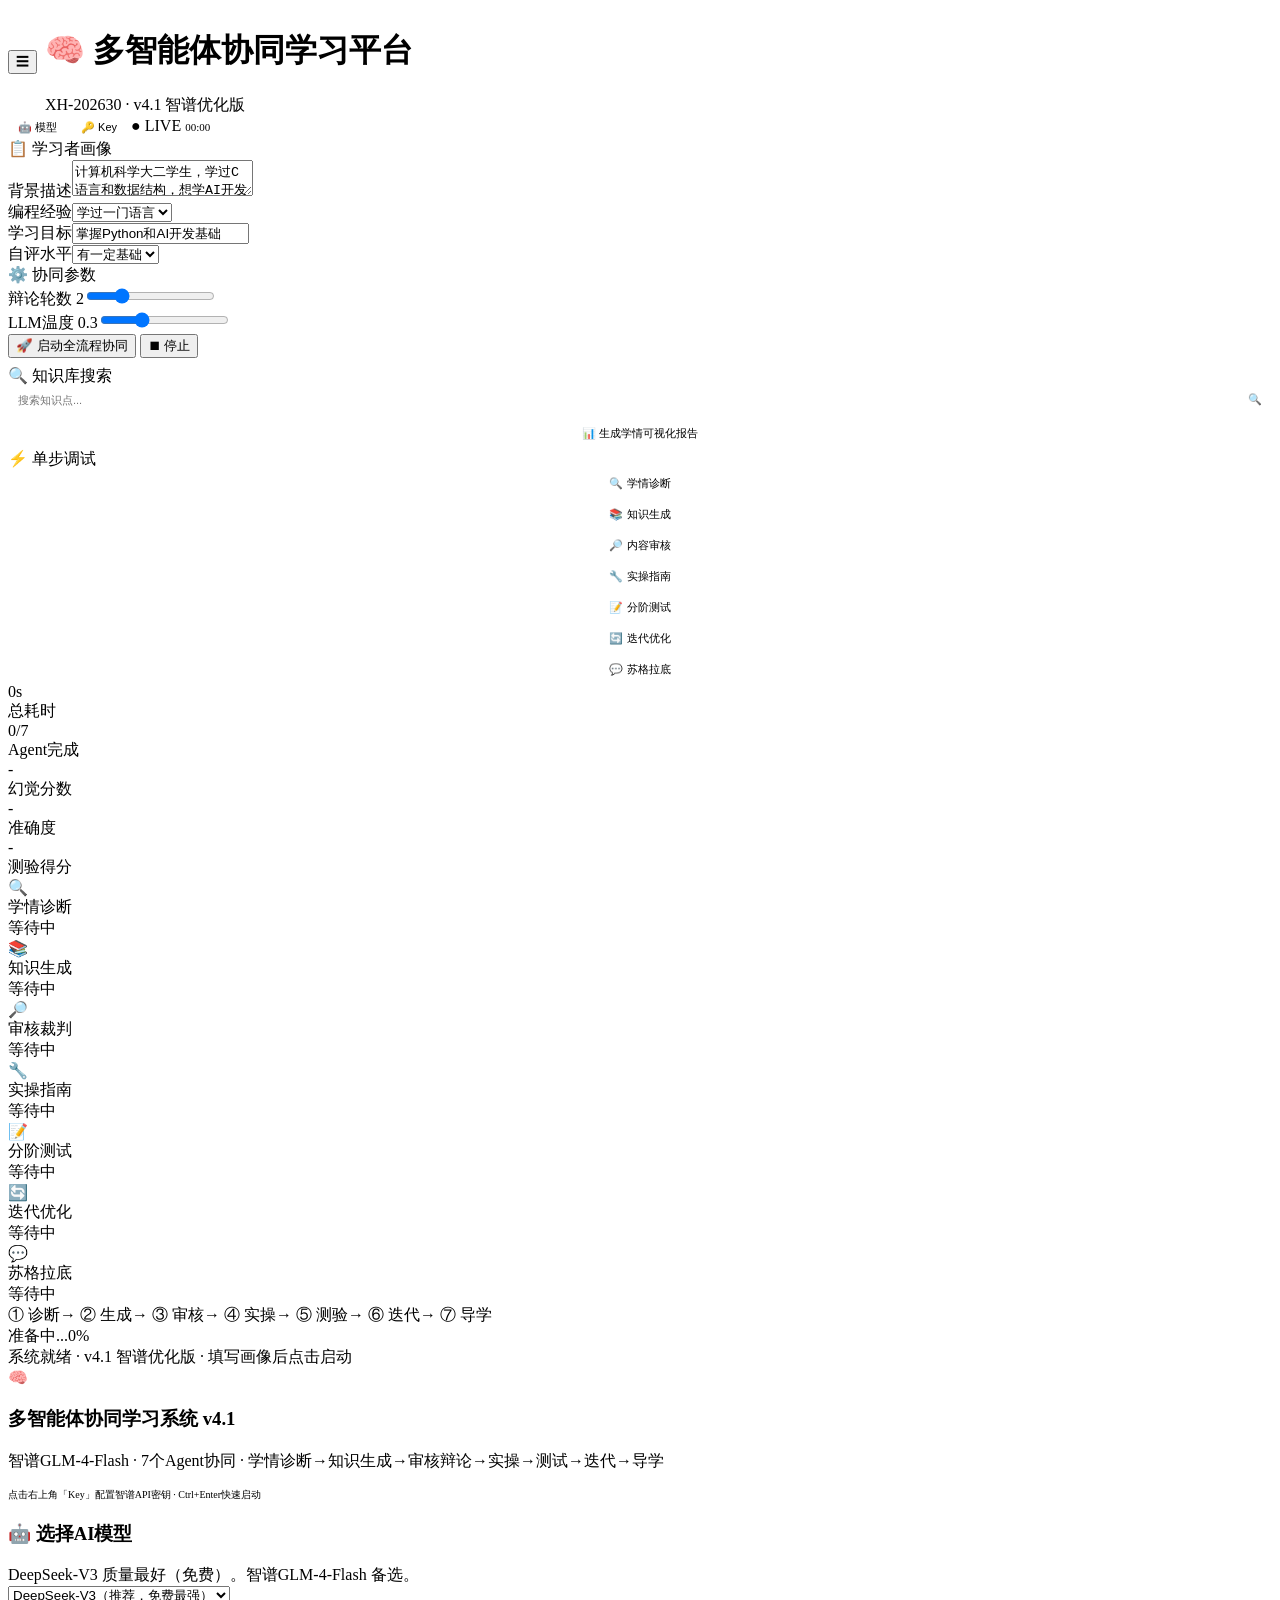
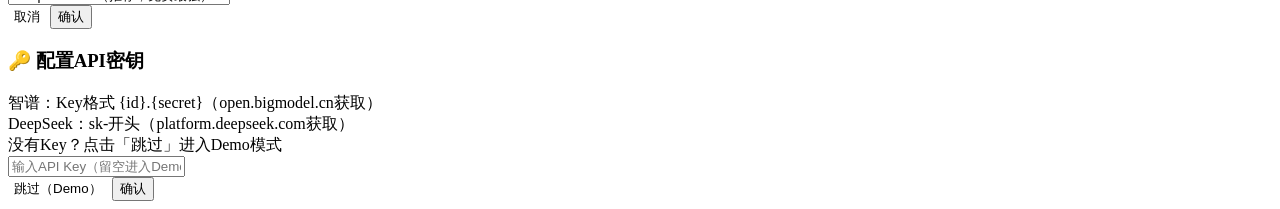
==== commit ed1d950b: "refactor: extract CSS/JS to external files for caching" ====
--- a/static/index.html
+++ b/static/index.html
@@ -11,140 +11,7 @@
 <meta property="og:image" content="https://multi-agent-edu.onrender.com/static/og-image.png">
 <meta name="theme-color" content="#0a0e17">
 <title>多智能体协同学习平台 v4.1</title>
-<style>
-*{margin:0;padding:0;box-sizing:border-box}
-:root{--bg:#0a0e17;--card:#131a2b;--border:#1e2a42;--accent:#00d4aa;--accent2:#6c5ce7;--text:#e8edf5;--muted:#8892a8;--danger:#ff6b6b;--warn:#ffc107;--success:#00d4aa}
-body{font-family:-apple-system,BlinkMacSystemFont,'Segoe UI','Microsoft YaHei',sans-serif;background:var(--bg);color:var(--text);min-height:100vh;overflow-x:hidden}
-.header{background:linear-gradient(135deg,#0a0e17,#131a2b,#1a1040);padding:14px 24px;border-bottom:1px solid var(--border);display:flex;align-items:center;justify-content:space-between;position:sticky;top:0;z-index:100}
-.header h1{font-size:18px;background:linear-gradient(90deg,var(--accent),var(--accent2));-webkit-background-clip:text;-webkit-text-fill-color:transparent;font-weight:800}
-.header .sub{font-size:10px;color:var(--muted);margin-top:2px}
-.header-right{display:flex;align-items:center;gap:10px}
-.badge-live{background:#ff4444;color:#fff;font-size:10px;padding:2px 8px;border-radius:10px;animation:pulse-live 1.5s infinite;display:none}
-@keyframes pulse-live{0%,100%{opacity:1}50%{opacity:.4}}
-
-.main{display:grid;grid-template-columns:280px 1fr;min-height:calc(100vh - 52px);gap:0}
-@media(max-width:768px){
-  .main{grid-template-columns:1fr;position:relative}
-  .sidebar{display:none;position:fixed;top:52px;left:0;right:0;bottom:0;z-index:200;background:var(--bg);padding:16px;overflow-y:auto;animation:slideIn .3s ease}
-  .sidebar.mobile-show{display:flex!important;flex-direction:column;gap:12px}
-  .content{padding:12px;gap:10px}
-  .mobile-toggle{display:flex!important}
-  .header h1{font-size:15px}
-  .btn{padding:11px 14px;font-size:13px}
-  .agent-node{min-width:75px;padding:7px 8px;font-size:10px}
-}
-@keyframes slideIn{from{transform:translateY(-20px);opacity:0}to{transform:none;opacity:1}}
-.mobile-toggle{display:none;align-items:center;justify-content:center;width:36px;height:36px;border:1px solid var(--border);border-radius:7px;background:var(--card);color:var(--text);font-size:18px;cursor:pointer}
-
-.sidebar{background:var(--card);border-right:1px solid var(--border);padding:16px;overflow-y:auto;display:flex;flex-direction:column;gap:12px}
-.panel-title{font-size:10px;color:var(--muted);text-transform:uppercase;letter-spacing:1.5px;font-weight:700;margin-bottom:6px}
-.form-group{margin-bottom:10px}
-.form-group label{display:block;font-size:11px;color:var(--muted);margin-bottom:3px;font-weight:600}
-.form-group input,.form-group select,.form-group textarea{width:100%;padding:8px 10px;background:var(--bg);border:1px solid var(--border);border-radius:7px;color:var(--text);font-size:12px;transition:border .2s}
-.form-group input:focus,.form-group select:focus,.form-group textarea:focus{border-color:var(--accent)}
-.form-group textarea{resize:vertical;min-height:48px}
-.slider-group{margin-bottom:8px}
-.slider-group label{display:flex;justify-content:space-between;font-size:11px;color:var(--muted);margin-bottom:3px}
-.slider-group label span{color:var(--accent);font-weight:700}
-.slider-group input[type=range]{width:100%;accent-color:var(--accent)}
-.btn{padding:9px 16px;border:none;border-radius:7px;font-size:12px;font-weight:700;cursor:pointer;transition:all .2s}
-.btn-primary{background:linear-gradient(135deg,var(--accent),var(--accent2));color:#fff;width:100%}
-.btn-primary:hover{transform:translateY(-1px);box-shadow:0 4px 18px rgba(0,212,170,.3)}
-.btn-primary:disabled{opacity:.35;cursor:not-allowed;transform:none}
-.btn-stop{background:var(--danger);color:#fff;width:100%;margin-top:5px;display:none}
-
-.content{padding:16px 20px;overflow-y:auto;display:flex;flex-direction:column;gap:14px}
-.metrics-row{display:flex;gap:8px;flex-wrap:wrap;display:none}
-.metric-card{flex:1;min-width:90px;background:var(--card);border:1px solid var(--border);border-radius:9px;padding:10px;text-align:center}
-.metric-card .val{font-size:20px;font-weight:800;background:linear-gradient(90deg,var(--accent),var(--accent2));-webkit-background-clip:text;-webkit-text-fill-color:transparent}
-.metric-card .lbl{font-size:9px;color:var(--muted);margin-top:1px}
-
-.node-grid{display:flex;flex-wrap:wrap;gap:8px;justify-content:center;padding:4px 0}
-.agent-node{padding:9px 12px;border-radius:9px;border:2px solid var(--border);background:var(--bg);text-align:center;min-width:95px;transition:all .5s}
-.agent-node.active{border-color:var(--accent);box-shadow:0 0 18px rgba(0,212,170,.2)}
-.agent-node.running{animation:node-pulse 1.2s infinite}
-.agent-node.done{border-color:var(--success);background:rgba(0,212,170,.06)}
-.agent-node .icon{font-size:20px}
-.agent-node .name{font-size:10px;font-weight:700;margin-top:3px}
-.agent-node .status{font-size:9px;color:var(--muted);margin-top:1px}
-@keyframes node-pulse{0%,100%{box-shadow:0 0 0 0 rgba(0,212,170,.3)}50%{box-shadow:0 0 0 7px rgba(0,212,170,0)}}
-
-.pipeline-bar{display:flex;align-items:center;gap:4px;padding:8px 14px;background:var(--card);border:1px solid var(--border);border-radius:9px;flex-wrap:wrap}
-.pipe-step{padding:5px 10px;border-radius:14px;font-size:10px;font-weight:600;background:var(--bg);border:1px solid var(--border);color:var(--muted);transition:all .4s;white-space:nowrap}
-.pipe-step.active{border-color:var(--accent);color:var(--accent);background:rgba(0,212,170,.08)}
-.pipe-step.done{border-color:var(--success);color:var(--success);background:rgba(0,212,170,.05)}
-.pipe-arrow{color:var(--border);font-size:12px;transition:color .3s}
-.pipe-arrow.lit{color:var(--accent)}
-
-.log-panel{background:var(--card);border:1px solid var(--border);border-radius:9px;padding:10px 14px;max-height:140px;overflow-y:auto;font-family:'Cascadia Code','Courier New',monospace;font-size:10px;line-height:1.6}
-.log-line{display:flex;gap:7px;animation:log-in .25s ease}
-.log-time{color:var(--muted);min-width:48px}
-.log-msg{color:var(--text)}
-.log-msg.success{color:var(--success)}.log-msg.warn{color:var(--warn)}.log-msg.error{color:var(--danger)}.log-msg.info{color:var(--accent)}
-@keyframes log-in{from{opacity:0;transform:translateX(-6px)}to{opacity:1;transform:none}}
-
-/* 进度条 */
-.progress-wrap{background:var(--card);border:1px solid var(--border);border-radius:9px;padding:8px 14px;display:none}
-.progress-bar{height:6px;border-radius:3px;background:var(--border);overflow:hidden}
-.progress-fill{height:100%;border-radius:3px;background:linear-gradient(90deg,var(--accent),var(--accent2));transition:width .6s ease;width:0%}
-.progress-text{font-size:10px;color:var(--muted);margin-top:4px;display:flex;justify-content:space-between}
-
-/* 操作按钮组 */
-.card-actions{display:flex;gap:6px;margin-top:8px;flex-wrap:wrap}
-.card-actions button{padding:3px 10px;border:1px solid var(--border);border-radius:6px;background:var(--bg);color:var(--muted);font-size:10px;cursor:pointer;transition:all .2s}
-.card-actions button:hover{border-color:var(--accent);color:var(--accent)}
-
-/* Toast */
-.toast{position:fixed;bottom:24px;left:50%;transform:translateX(-50%);background:var(--card);border:1px solid var(--accent);color:var(--accent);padding:8px 20px;border-radius:8px;font-size:12px;z-index:9999;animation:toast-in .3s ease}
-@keyframes toast-in{from{opacity:0;transform:translate(-50%,20px)}to{opacity:1;transform:translate(-50%,0)}}
-
-/* 苏格拉底对话气泡 */
-.chat-bubble{max-width:85%;padding:10px 14px;border-radius:12px;font-size:12px;line-height:1.6;margin-bottom:8px;animation:card-in .3s ease}
-.chat-bubble.tutor{background:rgba(108,92,231,.15);border:1px solid rgba(108,92,231,.3);margin-right:auto}
-.chat-bubble.learner{background:rgba(0,212,170,.1);border:1px solid rgba(0,212,170,.2);margin-left:auto}
-.chat-input-row{display:flex;gap:6px;margin-top:8px}
-.chat-input-row input{flex:1;padding:8px 12px;background:var(--bg);border:1px solid var(--border);border-radius:8px;color:var(--text);font-size:12px}
-.chat-input-row input:focus{border-color:var(--accent)}
-.chat-input-row button{padding:8px 14px;border:none;border-radius:8px;background:linear-gradient(135deg,var(--accent),var(--accent2));color:#fff;font-size:12px;font-weight:700;cursor:pointer}
-
-.result-card{background:var(--card);border:1px solid var(--border);border-radius:11px;padding:14px;animation:card-in .4s ease;position:relative}
-@keyframes card-in{from{opacity:0;transform:translateY(12px)}to{opacity:1;transform:none}}
-.result-card h4{font-size:13px;margin-bottom:8px;display:flex;align-items:center;gap:7px;flex-wrap:wrap;cursor:pointer;user-select:none}
-.result-card h4 .elapsed{font-size:9px;background:var(--accent);color:#000;padding:1px 7px;border-radius:7px;font-weight:800}
-.result-card h4 .toggle-icon{margin-left:auto;font-size:10px;color:var(--muted);transition:transform .2s}
-.result-card.collapsed .card-body{display:none}
-.result-card.collapsed h4 .toggle-icon{transform:rotate(-90deg)}
-
-/* 骨架屏 */
-.skeleton{background:linear-gradient(90deg,var(--border) 25%,var(--card) 50%,var(--border) 75%);background-size:200% 100%;animation:shimmer 1.5s infinite;border-radius:6px}
-@keyframes shimmer{0%{background-position:200% 0}100%{background-position:-200% 0}}
-.skeleton-card{background:var(--card);border:1px solid var(--border);border-radius:11px;padding:14px;margin-bottom:10px}
-.skeleton-line{height:14px;margin-bottom:8px;border-radius:4px}
-.skeleton-line.w60{width:60%}.skeleton-line.w80{width:80%}.skeleton-line.w40{width:40%}
-
-/* 知识库搜索 */
-.kb-search{background:var(--card);border:1px solid var(--border);border-radius:9px;padding:12px;margin-bottom:10px}
-.kb-search h4{font-size:11px;color:var(--accent2);margin-bottom:6px}
-.kb-result{font-size:11px;padding:6px 8px;background:var(--bg);border:1px solid var(--border);border-radius:6px;margin-bottom:4px;line-height:1.5}
-.kb-result .kb-source{font-size:9px;color:var(--accent);margin-top:2px}
-
-.empty-state{text-align:center;padding:40px 16px;color:var(--muted)}
-.empty-state .icon{font-size:40px;margin-bottom:10px;opacity:.5}
-
-/* 打字机效果 */
-.typing-cursor{display:inline-block;width:2px;height:14px;background:var(--accent);animation:blink .8s infinite;vertical-align:middle;margin-left:1px}
-@keyframes blink{0%,100%{opacity:1}50%{opacity:0}}
-
-/* Modal */
-.modal-overlay{display:none;position:fixed;top:0;left:0;right:0;bottom:0;background:rgba(0,0,0,.7);z-index:999;align-items:center;justify-content:center}
-.modal-overlay.show{display:flex}
-.modal-box{background:var(--card);border:1px solid var(--border);border-radius:14px;padding:24px;width:92%;max-width:480px}
-.modal-box h3{font-size:15px;margin-bottom:4px}
-.modal-box .hint{font-size:11px;color:var(--muted);margin-bottom:14px;line-height:1.5}
-.modal-box select,.modal-box input[type=password]{width:100%;padding:9px 12px;background:var(--bg);border:1px solid var(--border);border-radius:7px;color:var(--text);font-size:13px;margin-bottom:10px}
-.modal-box .btn-row{display:flex;gap:8px;margin-top:6px}
-.modal-box .error-msg{color:var(--danger);font-size:11px;margin-top:6px;display:none}
-</style>
+<link rel="stylesheet" href="/static/css/style.css">
 </head>
 <body>
 
@@ -284,1135 +151,6 @@
   </div>
 </div>
 
-<script>
-// ============================================================
-// 全局状态
-// ============================================================
-const AGENTS = ['diagnosis','knowledge_gen','reviewer','practice_guide','quiz','iteration','socratic'];
-const AGENT_LABELS = {diagnosis:'学情诊断',knowledge_gen:'知识生成',reviewer:'审核裁判',practice_guide:'实操指南',quiz:'分阶测试',iteration:'迭代优化',socratic:'苏格拉底'};
-const AGENT_ICONS = {diagnosis:'🔍',knowledge_gen:'📚',reviewer:'🔎',practice_guide:'🔧',quiz:'📝',iteration:'🔄',socratic:'💬'};
-
-let agentResults = {};
-let timerInterval = null;
-let startTime = 0;
-let abortController = null;
-let quizData = null;
-
-// 模型配置
-let currentModel = localStorage.getItem('selected_model') || 'zhipu';
-let currentApiKey = localStorage.getItem('api_key_'+currentModel) || '';
-
-// ============================================================
-// 模型弹窗
-// ============================================================
-function showModelModal(){ document.getElementById('modelModal').classList.add('show'); document.getElementById('modelSelect').value = currentModel; }
-function closeModelModal(){ document.getElementById('modelModal').classList.remove('show'); }
-function confirmModel(){
-  currentModel = document.getElementById('modelSelect').value;
-  localStorage.setItem('selected_model', currentModel);
-  document.getElementById('btnModel').textContent = '🤖 '+ {deepseek:'DeepSeek-V3',zhipu:'GLM-4-Flash','openai-compat':'OpenAI兼容'}[currentModel];
-  closeModelModal();
-  log('🤖 模型切换为：'+currentModel, 'info');
-  // 清除当前Key，要求重新输入
-  currentApiKey = '';
-  localStorage.removeItem('api_key_'+currentModel);
-}
-
-// ============================================================
-// API Key 弹窗
-// ============================================================
-function showApiKeyModal(){ 
-  document.getElementById('apiKeyModal').classList.add('show');
-  document.getElementById('apiKeyInput').value = currentApiKey ? '••••••••' : '';
-  document.getElementById('apiKeyError').style.display = 'none';
-  // 更新提示
-  const hints = {
-    deepseek: 'DeepSeek：在 platform.deepseek.com 获取API Key（sk-开头）',
-    zhipu: '智谱：Key格式为 {id}.{secret}',
-    'openai-compat': '请输入OpenAI兼容接口的API Key和Base URL'
-  };
-  document.getElementById('apiKeyHint').innerHTML = hints[currentModel] || hints['deepseek'];
-}
-function closeApiKeyModal(){ document.getElementById('apiKeyModal').classList.remove('show'); }
-function skipApiKey(){
-  currentApiKey = '';
-  localStorage.removeItem('api_key_'+currentModel);
-  closeApiKeyModal();
-  log('⚠️ 进入Demo模式，将使用预置数据展示','warn');
-}
-async function confirmApiKey(){
-  const input = document.getElementById('apiKeyInput').value.trim();
-  const errEl = document.getElementById('apiKeyError');
-  if(!input || input === '••••••••'){
-    errEl.textContent = '请输入有效的API Key';
-    errEl.style.display = 'block';
-    return;
-  }
-  currentApiKey = input;
-  localStorage.setItem('api_key_'+currentModel, input);
-  // 测试Key
-  log('🔑 验证API Key...','info');
-  try {
-    const ok = await testApiKey();
-    if(ok){
-      log('✅ API Key验证成功！','success');
-      closeApiKeyModal();
-    } else {
-      errEl.textContent = 'API Key验证失败，请检查后重试';
-      errEl.style.display = 'block';
-    }
-  } catch(e){
-    errEl.textContent = '验证失败：'+e.message;
-    errEl.style.display = 'block';
-  }
-}
-
-async function testApiKey(){
-  if(currentModel === 'deepseek'){
-    return await callDeepSeek('hi', false);
-  } else if(currentModel === 'zhipu'){
-    return await callZhipu('hi', false);
-  }
-  return false;
-}
-
-// ============================================================
-// 核心：调用LLM（多模型统一入口）
-// ============================================================
-async function callLLM(systemPrompt, userPrompt, onChunk){
-  if(!currentApiKey){
-    throw new Error('未配置API Key，请点击右上角「Key」配置，或进入Demo模式');
-  }
-  if(currentModel === 'deepseek'){
-    return await callDeepSeekStream(systemPrompt, userPrompt, onChunk);
-  } else if(currentModel === 'zhipu'){
-    return await callZhipuStream(systemPrompt, userPrompt, onChunk);
-  } else {
-    // OpenAI兼容
-    return await callOpenAICompat(systemPrompt, userPrompt, onChunk);
-  }
-}
-
-// --- DeepSeek-V3 实现 ---
-async function callDeepSeekStream(systemPrompt, userPrompt, onChunk){
-  abortController = new AbortController();
-  const body = {
-    model: 'deepseek-chat',
-    messages: [
-      {role:'system', content: systemPrompt},
-      {role:'user', content: userPrompt}
-    ],
-    temperature: parseFloat(document.getElementById('vTemp').textContent),
-    stream: true
-  };
-  const resp = await fetch('https://api.deepseek.com/chat/completions', {
-    method: 'POST',
-    headers: {'Content-Type':'application/json','Authorization':'Bearer '+currentApiKey},
-    body: JSON.stringify(body),
-    signal: abortController.signal
-  });
-  if(!resp.ok){
-    const errText = await resp.text();
-    throw new Error('DeepSeek API失败('+resp.status+')：'+errText.slice(0,200));
-  }
-  const reader = resp.body.getReader();
-  const decoder = new TextDecoder();
-  let buffer = '';
-  let fullText = '';
-  while(true){
-    const {done, value} = await reader.read();
-    if(done) break;
-    buffer += decoder.decode(value, {stream:true});
-    const lines = buffer.split('\n');
-    buffer = lines.pop() || '';
-    for(const line of lines){
-      if(line.startsWith('data: ')){
-        const data = line.slice(6);
-        if(data === '[DONE]') return fullText;
-        try {
-          const json = JSON.parse(data);
-          const chunk = (json.choices&&json.choices[0]&&json.choices[0].delta&&json.choices[0].delta.content)||'';
-          fullText += chunk;
-          if(onChunk && chunk) onChunk(chunk);
-        } catch(e){}
-      }
-    }
-  }
-  return fullText;
-}
-
-async function callDeepSeek(userPrompt, testMode){
-  // 测试用，非流式
-  try {
-    const resp = await fetch('https://api.deepseek.com/chat/completions', {
-      method: 'POST',
-      headers: {'Content-Type':'application/json','Authorization':'Bearer '+currentApiKey},
-      body: JSON.stringify({model:'deepseek-chat',messages:[{role:'user',content:userPrompt}],max_tokens:5})
-    });
-    return resp.ok;
-  } catch(e){ return false; }
-}
-
-async function callZhipu(userPrompt, testMode){
-  // 测试用，非流式
-  try {
-    const parts = currentApiKey.split('.');
-    if(parts.length < 2) return false;
-    const token = await generateJwt(parts[0], parts.slice(1).join('.'));
-    const resp = await fetch('https://open.bigmodel.cn/api/paas/v4/chat/completions', {
-      method: 'POST',
-      headers: {'Content-Type':'application/json','Authorization':'Bearer '+token},
-      body: JSON.stringify({model:'glm-4-flash',messages:[{role:'user',content:userPrompt}],max_tokens:5})
-    });
-    return resp.ok;
-  } catch(e){ return false; }
-}
-
-// --- 智谱 GLM-4-Flash 实现（JWT签名） ---
-async function callZhipuStream(systemPrompt, userPrompt, onChunk){
-  // 解析Key：格式为 {id}.{secret}
-  const parts = currentApiKey.split('.');
-  if(parts.length < 2) throw new Error('智谱Key格式错误，应为 {id}.{secret}');
-  const id = parts[0];
-  const secret = parts.slice(1).join('.');
-  const token = await generateJwt(id, secret);
-  
-  abortController = new AbortController();
-  const body = {
-    model: 'glm-4-flash',
-    messages: [
-      {role:'system', content: systemPrompt},
-      {role:'user', content: userPrompt}
-    ],
-    temperature: parseFloat(document.getElementById('vTemp').textContent),
-    stream: true
-  };
-  const resp = await fetch('https://open.bigmodel.cn/api/paas/v4/chat/completions', {
-    method: 'POST',
-    headers: {'Content-Type':'application/json','Authorization':'Bearer '+token},
-    body: JSON.stringify(body),
-    signal: abortController.signal
-  });
-  if(!resp.ok) throw new Error('智谱API失败('+resp.status+')');
-  const reader = resp.body.getReader();
-  const decoder = new TextDecoder();
-  let buffer = '';
-  let fullText = '';
-  while(true){
-    const {done, value} = await reader.read();
-    if(done) break;
-    buffer += decoder.decode(value, {stream:true});
-    const lines = buffer.split('\n');
-    buffer = lines.pop() || '';
-    for(const line of lines){
-      if(line.startsWith('data: ')){
-        const data = line.slice(6);
-        if(data === '[DONE]') return fullText;
-        try {
-          const json = JSON.parse(data);
-          const chunk = (json.choices&&json.choices[0]&&json.choices[0].delta&&json.choices[0].delta.content)||'';
-          fullText += chunk;
-          if(onChunk && chunk) onChunk(chunk);
-        } catch(e){}
-      }
-    }
-  }
-  return fullText;
-}
-
-async function generateJwt(apiKeyId, apiKeySecret){
-  const header = btoa(JSON.stringify({alg:'HS256',sign_type:'SIGN'})).replace(/=+$/,'');
-  const now = Math.floor(Date.now()/1000);
-  const payload = btoa(JSON.stringify({api_key:apiKeyId,exp:now+3600,timestamp:now})).replace(/=+$/,'');
-  const signStr = header + '.' + payload;
-  const sig = await hmacSha256(signStr, apiKeySecret);
-  return signStr + '.' + sig;
-}
-async function hmacSha256(message, secret){
-  const enc = new TextEncoder();
-  const keyData = enc.encode(secret);
-  const msgData = enc.encode(message);
-  const cryptoKey = await crypto.subtle.importKey('raw', keyData, {name:'HMAC',hash:'SHA-256'}, false, ['sign']);
-  const sigBuf = await crypto.subtle.sign('HMAC', cryptoKey, msgData);
-  return btoa(String.fromCharCode(...new Uint8Array(sigBuf))).replace(/\+/g,'-').replace(/\//g,'_').replace(/=+$/,'');
-}
-
-// --- OpenAI兼容接口 ---
-async function callOpenAICompat(systemPrompt, userPrompt, onChunk){
-  // base URL 从localStorage获取，或弹窗要求输入
-  const baseUrl = localStorage.getItem('openai_compat_base_url') || 'https://api.openai.com/v1';
-  abortController = new AbortController();
-  const body = {
-    model: localStorage.getItem('openai_compat_model') || 'gpt-3.5-turbo',
-    messages: [
-      {role:'system', content: systemPrompt},
-      {role:'user', content: userPrompt}
-    ],
-    temperature: parseFloat(document.getElementById('vTemp').textContent),
-    stream: true
-  };
-  const resp = await fetch(baseUrl+'/chat/completions', {
-    method: 'POST',
-    headers: {'Content-Type':'application/json','Authorization':'Bearer '+currentApiKey},
-    body: JSON.stringify(body),
-    signal: abortController.signal
-  });
-  if(!resp.ok) throw new Error('OpenAI兼容API失败('+resp.status+')');
-  const reader = resp.body.getReader();
-  const decoder = new TextDecoder();
-  let buffer = '';
-  let fullText = '';
-  while(true){
-    const {done, value} = await reader.read();
-    if(done) break;
-    buffer += decoder.decode(value, {stream:true});
-    const lines = buffer.split('\n');
-    buffer = lines.pop() || '';
-    for(const line of lines){
-      if(line.startsWith('data: ')){
-        const data = line.slice(6);
-        if(data === '[DONE]') return fullText;
-        try {
-          const json = JSON.parse(data);
-          const chunk = (json.choices&&json.choices[0]&&json.choices[0].delta&&json.choices[0].delta.content)||'';
-          fullText += chunk;
-          if(onChunk && chunk) onChunk(chunk);
-        } catch(e){}
-      }
-    }
-  }
-  return fullText;
-}
-
-// ============================================================
-// 高质量Prompt模板（Few-shot示例）
-// ============================================================
-function buildPrompts(agentName, context){
-  const profile = getProfile();
-  let system = '';
-  let user = '';
-  
-  if(agentName === 'diagnosis'){
-    system = `你是专业的学情诊断专家。根据学习者的背景描述，输出严格的JSON格式诊断结果。
-
-【输出格式要求】
-必须输出以下JSON（不要有任何其他文字）：
-{
-  "learner_level": "beginner|intermediate|advanced",
-  "level_score": <0-100的整数>,
-  "strengths": ["优势1", "优势2", ...],
-  "blind_spots": ["知识盲区1", "知识盲区2", ...],
-  "focus_topic": "建议重点学习的主题",
-  "learning_path": [
-    {"phase": "阶段名称", "topics": ["知识点1", ...], "estimated_hours": <整数>}
-  ]
-}
-
-【示例】
-输入：我学过C语言，想学Python做数据分析
-输出：
-{
-  "learner_level": "intermediate",
-  "level_score": 58,
-  "strengths": ["有C语言基础，理解变量/函数/控制流", "掌握基本数据结构"],
-  "blind_spots": ["Python生态不熟悉（NumPy/Pandas等）", "没有机器学习实战经验", "数据可视化工具未接触"],
-  "focus_topic": "Python数据分析",
-  "learning_path": [
-    {"phase": "Python基础巩固", "topics": ["Python语法特性", "列表/字典/集合", "函数与模块"], "estimated_hours": 15},
-    {"phase": "数据分析核心库", "topics": ["NumPy数组操作", "Pandas数据清洗", "Matplotlib可视化"], "estimated_hours": 25},
-    {"phase": "实战项目", "topics": ["Kaggle入门案例", "特征工程基础", "模型评估"], "estimated_hours": 30}
-  ]
-}`;
-    user = `请诊断以下学习者：
-背景：${profile.background}
-编程经验：${profile.experience}
-学习目标：${profile.goal}
-自评水平：${profile.level}
-
-输出JSON：`;
-  }
-  
-  else if(agentName === 'knowledge_gen'){
-    system = `你是个性化知识生成专家，擅长根据学情诊断结果生成高质量、结构化的学习内容。
-
-【要求】
-1. 内容必须准确、专业，面向${profile.level === 'beginner' ? '零基础' : profile.level === 'intermediate' ? '有一定基础' : '进阶'}的学习者
-2. 使用Markdown格式，包含代码示例（带语法高亮）
-3. 每个重要概念必须有清晰解释和示例
-4. 内容长度：800-1500字
-5. 输出严格JSON格式
-
-【输出JSON格式】
-{
-  "title": "内容标题",
-  "content": "Markdown格式的详细学习内容（含代码块、示例、重点标注）",
-  "concepts": ["核心概念1", "核心概念2", ...],
-  "source_refs": [
-    {"source": "文件名或资料名", "type": "[教材]|[官方文档]|[论文]|[实践]"}
-  ]
-}
-
-【内容质量要求】
-- 概念解释清晰，避免模糊表述
-- 代码示例必须有注释，展示典型用法
-- 对比相似概念的异同（如list vs tuple）
-- 指出常见错误和最佳实践`;
-    user = `诊断结果：${JSON.stringify(context.diagnosis || {})}
-学习者画像：${JSON.stringify(profile)}
-请生成个性化学习内容（JSON格式）：`;
-  }
-  
-  else if(agentName === 'reviewer'){
-    system = `你是严格的内容审核专家，负责检测知识内容中的事实性错误（幻觉）。
-
-【评分标准】
-- hallucination_score: 0-100，分数越高幻觉越多（0=完全准确，100=大量幻觉）
-  - 0-15：内容准确，来源可追溯 → 通过
-  - 16-35：少量不精确，但无重大错误 → 有条件通过
-  - 36-60：有明显错误或不准确 → 需要修订
-  - 61-100：严重幻觉或完全错误 → 驳回
-- accuracy_score: 0-100，内容准确度评分
-
-【输出JSON】
-{
-  "verdict": "pass|pass_with_concerns|needs_revision|reject",
-  "hallucination_score": <0-100>,
-  "accuracy_score": <0-100>,
-  "issues": [
-    {"severity": "high|medium|low", "description": "问题描述", "correct_info": "正确信息"}
-  ],
-  "debate_rounds": <实际辩论轮数>,
-  "debate_log": [{"round": 1, "reviewer_verdict": "...", "hallucination_score": <n>}]
-}`;
-    user = `待审核内容：\n${(context.content || '').slice(0,2000)}\n\n来源标注：${JSON.stringify(context.source_refs || [])}\n\n请审核并输出JSON：`;
-  }
-  
-  else if(agentName === 'practice_guide'){
-    system = `你是实操指导专家，生成可执行的步骤指南。
-
-【输出JSON】
-{
-  "difficulty": "easy|medium|hard",
-  "estimated_time": "时间估算（如'2-3小时'）",
-  "prerequisites": ["前置要求1", ...],
-  "steps": [
-    {
-      "title": "步骤标题",
-      "description": "详细说明",
-      "code": "可选的代码（带注释）",
-      "expected_output": "预期输出或结果"
-    }
-  ],
-  "tips": ["实用技巧1", ...]
-}`;
-    user = `主题：${context.topic || 'Python基础'}\n水平：${profile.level}\n请生成实操指南（JSON格式）：`;
-  }
-  
-  else if(agentName === 'quiz'){
-    system = `你是测试题目生成专家。
-
-【要求】
-- 题目难度匹配学习者水平
-- 选择题4个选项，只有1个正确答案
-- 解析要详细，解释为什么正确/错误
-- 生成3-5道题
-
-【输出JSON】
-{
-  "questions": [
-    {
-      "type": "choice",
-      "question": "题目内容",
-      "options": ["A. ...", "B. ...", "C. ...", "D. ..."],
-      "correct": 0,
-      "explanation": "详细解析"
-    }
-  ],
-  "total_score": 100,
-  "passing_score": 60
-}`;
-    user = `知识内容：${(context.knowledge && context.knowledge.content || '').slice(0,1500)}\n难度：${profile.level}\n请生成分阶测试题（JSON格式）：`;
-  }
-  
-  else if(agentName === 'iteration'){
-    system = `你是学习迭代优化专家。
-
-【输出JSON】
-{
-  "decision": "simplify|advance|consolidate",
-  "adjustments": {
-    "focus_topics": ["需要加强的主题1", ...],
-    "remove_topics": ["可以跳过的内容", ...],
-    "add_topics": ["需要补充的内容", ...]
-  },
-  "suggestion": "给学习者的建议（中文，100字以内）",
-  "next_steps": ["下一步1", "下一步2", ...]
-}`;
-    user = `测验结果：${JSON.stringify(context.quiz_result || {})}\n诊断：${JSON.stringify(context.diagnosis || {})}\n请输出迭代决策（JSON格式）：`;
-  }
-  
-  else if(agentName === 'socratic'){
-    system = `你是苏格拉底式导学专家，通过提问引导学习者主动思考。
-
-【要求】
-- 不要直接给答案，用问题引导
-- 问题要有层次：先简单再深入
-- 鼓励学习者表达自己的理解
-
-【输出JSON】
-{
-  "response": "对学习者说的引导性回复（中文，亲切专业）",
-  "questions": [
-    {"question": "引导问题", "purpose": "这个问题想引导学习者思考什么"}
-  ],
-  "hint": "如果学习者答不出，可以给的提示"
-}`;
-    user = `知识内容：${(context.knowledge && context.knowledge.content || '').slice(0,1000)}\n请生成苏格拉底导学内容（JSON格式）：`;
-  }
-  
-  return {system, user};
-}
-
-// ============================================================
-// 解析LLM输出（5种策略）
-// ============================================================
-function parseLLMOutput(text){
-  if(!text) return {_parse_error: 'empty input'};
-  let cleaned = text.trim();
-  // 1. 去掉```json ... ``` 
-  const codeBlock = cleaned.match(/```(?:json)?\s*\n?([\s\S]*?)\n?```/);
-  if(codeBlock) cleaned = codeBlock[1].trim();
-  // 2. 直接解析
-  try { return JSON.parse(cleaned); } catch(e){}
-  // 3. 找第一个{到最后一个}
-  const start = cleaned.indexOf('{');
-  const end = cleaned.lastIndexOf('}');
-  if(start >= 0 && end > start){
-    try { return JSON.parse(cleaned.slice(start, end+1)); } catch(e){}
-  }
-  // 4. 尝试修复常见JSON错误（单引号、trailing comma）
-  try {
-    const fixed = cleaned
-      .replace(/'/g, '"')
-      .replace(/,\s*}/g, '}')
-      .replace(/,\s*\]/g, ']');
-    return JSON.parse(fixed);
-  } catch(e){}
-  // 5. 实在不行，返回文本
-  return {content: text, _parse_error: '无法解析为JSON'};
-}
-
-// ============================================================
-// 获取画像
-// ============================================================
-function getProfile(){
-  return {
-    background: document.getElementById('inpBg').value,
-    experience: document.getElementById('inpExp').value,
-    goal: document.getElementById('inpGoal').value,
-    level: document.getElementById('inpLvl').value
-  };
-}
-
-// ============================================================
-// Agent节点状态
-// ============================================================
-function setNode(name, state){
-  const el = document.getElementById('nd-'+name);
-  if(!el) return;
-  el.classList.remove('active','running','done');
-  const s = el.querySelector('.status');
-  if(state==='running'){ el.classList.add('running','active'); if(s) s.textContent='运行中...'; }
-  else if(state==='done'){ el.classList.add('done'); if(s) s.textContent='✓ 完成'; }
-  else if(state==='error'){ el.classList.add('active'); if(s){ s.style.color='var(--danger)'; s.textContent='✗ 出错'; }}
-  else { if(s){ s.textContent='等待中'; s.style.color=''; }}
-}
-function setPipe(step, state){
-  const el = document.querySelector(`.pipe-step[data-s="${step}"]`);
-  if(!el) return;
-  el.classList.remove('active','done','error');
-  if(state==='active') el.classList.add('active');
-  if(state==='done') el.classList.add('done');
-  if(state==='error') el.classList.add('error');
-  const ar = document.querySelector(`.pipe-arrow[data-a="${step}"]`);
-  if(ar) ar.classList.toggle('lit', state==='done');
-}
-
-// ============================================================
-// 计时器
-// ============================================================
-timerInterval = null; startTime = 0;
-function startTimer2(){
-  startTime = Date.now();
-  document.getElementById('liveBadge').style.display = 'inline';
-  timerInterval = setInterval(()=>{
-    const s = Math.floor((Date.now()-startTime)/1000);
-    document.getElementById('timerDisplay').textContent = Math.floor(s/60).toString().padStart(2,'0')+':'+(s%60).toString().padStart(2,'0');
-    document.getElementById('mTime').textContent = s+'s';
-  }, 1000);
-}
-function stopTimer2(){
-  clearInterval(timerInterval);
-  document.getElementById('liveBadge').style.display = 'none';
-}
-
-// ============================================================
-// 启动全流程
-// ============================================================
-async function startPipeline(){
-  const p = getProfile();
-  if(!p.background.trim()){ alert('请填写背景描述'); return; }
-
-  agentResults = {};
-  document.getElementById('resultsArea').innerHTML = '<div id="rg"></div>';
-  document.getElementById('metricsRow').style.display = 'flex';
-  document.getElementById('emptyState')?.remove();
-  document.getElementById('btnStart').disabled = true;
-  document.getElementById('btnStop').style.display = 'block';
-
-  AGENTS.forEach((n,i) => { setNode(n,''); setPipe(i+1,null); });
-  ['mHalluc','mAcc','mQuiz'].forEach(id=>{document.getElementById(id).textContent='-';});
-  document.getElementById('mAgents').textContent='0/7';
-
-  // 显示骨架屏
-  showSkeletons();
-  // 显示进度条
-  const pw = document.getElementById('progressWrap'); pw.style.display='block';
-  updateProgress(0, '启动中...');
-  log('🚀 7个Agent协同启动（'+currentModel+'）...','info');
-  startTimer2();
-
-  try {
-    await runStep('diagnosis', 1, p);
-    await runStep('knowledge_gen', 2, {diagnosis:agentResults.diagnosis, profile:p});
-    await runStep('reviewer', 3, {content:agentResults.knowledge_gen?.content||'', source_refs:agentResults.knowledge_gen?.source_refs||[]});
-    await runStep('practice_guide', 4, {topic:agentResults.diagnosis?.focus_topic||'Python基础', level:p.level});
-    await runStep('quiz', 5, {knowledge:agentResults.knowledge_gen||{}, level:p.level});
-    await runStep('iteration', 6, {quiz_result:agentResults.quiz||{}, diagnosis:agentResults.diagnosis||{}, knowledge:agentResults.knowledge_gen||{}});
-    await runStep('socratic', 7, {knowledge:agentResults.knowledge_gen||{}});
-    log('🎉 全流程完成！','success');
-  } catch(e){
-    log('❌ 出错：'+e.message,'error');
-  } finally {
-    stopTimer2();
-    document.getElementById('btnStart').disabled = false;
-    document.getElementById('btnStop').style.display = 'none';
-    updateProgress(100, '完成');
-    // 清理剩余骨架屏
-    AGENTS.forEach(n=>removeSkeleton(n));
-  }
-}
-
-async function runStep(name, stepNum, ctx){
-  setNode(name,'running');
-  setPipe(stepNum,'active');
-  log(`${AGENT_ICONS[name]} ${AGENT_LABELS[name]} 运行中...`,'info');
-
-  const data = await runAgent(name, ctx);
-
-  setNode(name,'done');
-  setPipe(stepNum,'done');
-  agentResults[name] = data;
-  removeSkeleton(name);  // 移除骨架屏
-
-  const done = Object.keys(agentResults).length;
-  document.getElementById('mAgents').textContent = done+'/7';
-
-  renderCard(name, data);
-  // 更新进度
-  const pct = Math.round(done / 7 * 100);
-  updateProgress(pct, `${AGENT_LABELS[name]}完成 · ${done}/7`);
-  log(`✅ ${AGENT_LABELS[name]} 完成`,'success');
-
-  if(name==='reviewer'){
-    document.getElementById('mHalluc').textContent = data.hallucination_score??'-';
-    document.getElementById('mAcc').textContent = data.accuracy_score??'-';
-  }
-}
-
-function stopPipeline(){
-  if(abortController) abortController.abort();
-  stopTimer2();
-  document.getElementById('btnStart').disabled = false;
-  document.getElementById('btnStop').style.display = 'none';
-  log('⏹ 已停止','warn');
-}
-
-// ============================================================
-// 运行单个Agent
-// ============================================================
-async function runAgent(name, ctx){
-  const {system, user} = buildPrompts(name, ctx);
-  if(!currentApiKey){
-    log('⚠️ 无API Key，使用Demo数据','warn');
-    return getDemo(name);
-  }
-  try {
-    let buf = '';
-    const fullText = await callLLM(system, user, ch => { buf += ch; });
-    const parsed = parseLLMOutput(fullText || buf);
-    parsed._meta = {agent: name, src: 'llm', model: currentModel};
-    return parsed;
-  } catch(e){
-    log(`⚠️ ${AGENT_LABELS[name]} 失败(${e.message})，使用Demo数据`,'warn');
-    return getDemo(name);
-  }
-}
-
-// 单步调试
-async function runSingle(name){
-  const p = getProfile();
-  const ctxs = {
-    diagnosis: p,
-    knowledge_gen: {diagnosis:agentResults.diagnosis||{}, profile:p},
-    reviewer: {content:agentResults.knowledge_gen?.content||'', source_refs:[]},
-    practice_guide: {topic:agentResults.diagnosis?.focus_topic||'Python基础', level:p.level},
-    quiz: {knowledge:agentResults.knowledge_gen||{}, level:p.level},
-    iteration: {quiz_result:agentResults.quiz||{}, diagnosis:agentResults.diagnosis||{}, knowledge:agentResults.knowledge_gen||{}},
-    socratic: {knowledge:agentResults.knowledge_gen||{}}
-  };
-  setNode(name,'running');
-  log(`${AGENT_ICONS[name]} ${AGENT_LABELS[name]} 单步运行中...`,'info');
-  try {
-    const data = await runAgent(name, ctxs[name]||{});
-    setNode(name,'done');
-    agentResults[name] = data;
-    renderCard(name, data);
-    log(`✅ ${AGENT_LABELS[name]} 单步完成`,'success');
-  } catch(e){
-    setNode(name,'error');
-    log(`❌ ${AGENT_LABELS[name]} 失败: ${e.message}`,'error');
-  }
-}
-
-// ============================================================
-// Demo数据
-// ============================================================
-function getDemo(name){
-  if(name==='diagnosis') return {learner_level:'intermediate',level_score:65,strengths:['C语言基础','数据结构理解'],blind_spots:['Python生态不熟悉','AI框架未接触','数据可视化工具缺失'],focus_topic:'Python与AI开发',learning_path:[{phase:'Python基础夯实',topics:['Python语法特性','列表/字典/集合','函数与模块'],estimated_hours:20},{phase:'数据分析核心库',topics:['NumPy数组操作','Pandas数据清洗','Matplotlib可视化'],estimated_hours:30},{phase:'AI实战项目',topics:['Kaggle入门案例','特征工程基础','模型评估方法'],estimated_hours:40}],_demo:true};
-  if(name==='knowledge_gen') return {title:'Python与AI开发基础',content:'## Python基础\n\nPython是一种面向对象的高级语言，以简洁易读著称。\n\n### 核心概念\n\n- **变量与类型**：Python为动态类型语言，无需声明变量类型\n- **函数**：使用`def`关键字定义函数\n- **列表推导式**：`[x*2 for x in range(10)]`\n\n```python\ndef greet(name):\n    return f"Hello, {name}!"\n\n# 列表推导式示例\nsquares = [x**2 for x in range(10)]\n```\n\n### AI开发入门\n\n学习NumPy进行数值计算，Pandas处理数据，Scikit-learn构建模型...',concepts:['Python语法','面向对象编程','NumPy','Pandas','机器学习基础'],source_refs:[{source:'python_basics.md',type:'[教材]'},{source:'ai_basics.md',type:'[实践]'},{source:'web_dev.md',type:'[官方文档]'}],_demo:true};
-  if(name==='reviewer') return {verdict:'pass',hallucination_score:8,accuracy_score:92,issues:[],debate_rounds:2,debate_log:[{round:1,reviewer_verdict:'pass',hallucination_score:10},{round:2,reviewer_verdict:'pass',hallucination_score:8}],_demo:true};
-  if(name==='practice_guide') return {difficulty:'medium',estimated_time:'3-4小时',prerequisites:['Python 3.10+','VS Code','pip包管理器'],steps:[{title:'环境搭建',description:'安装Python和开发环境',code:'# macOS\nbrew install python3\n# 验证安装\npython3 --version',expected_output:'Python 3.12.x'},{title:'第一个程序',description:'编写Hello World并运行',code:"print('Hello, AI World!')",expected_output:'Hello, AI World!'},{title:'数据类型练习',description:'掌握Python基本数据类型',code:`# 列表操作\nfruits = ['apple', 'banana', 'cherry']\nfruits.append('date')\nprint(fruits)\n\n# 字典操作\nscores = {'math': 95, 'english': 88}\nprint(scores['math'])`,expected_output:`['apple', 'banana', 'cherry', 'date']\n95`}],tips:['使用虚拟环境隔离项目依赖','善用type hints提高代码可读性','多写单元测试养成好习惯'],_demo:true};
-  if(name==='quiz') return {questions:[{type:'choice',question:'Python中使用哪个关键字定义函数？',options:['function','def','func','lambda'],correct:1,explanation:'Python使用def关键字定义函数。lambda用于定义匿名函数（单行函数），不是常规函数定义方式。'},{type:'choice',question:'以下哪种数据结构是可变的？',options:['tuple','str','list','int'],correct:2,explanation:'list（列表）是可变类型，可以增删改元素。tuple、str、int都是不可变类型，修改操作会创建新对象。'},{type:'choice',question:'NumPy中创建全0数组的函数是？',options:['np.ones()','np.zeros()','np.empty()','np.arange()'],correct:1,explanation:'np.zeros(shape)创建全0数组，np.ones()创建全1数组，np.empty()创建未初始化数组，np.arange()创建等差数组。'},{type:'choice',question:'Pandas中读取CSV文件的函数是？',options:['pd.read_csv()','pd.load_csv()','pd.open_csv()','pd.import_csv()'],correct:0,explanation:'pd.read_csv()是Pandas读取CSV文件的标准函数。'},{type:'choice',question:'机器学习中，过拟合(Overfitting)指的是？',options:['训练集和测试集表现都差','训练集表现好但测试集表现差','训练集和测试集表现都好','模型太简单无法学习规律'],correct:1,explanation:'过拟合指模型在训练数据上表现很好，但在新数据（测试集）上泛化能力差，通常是因为模型过于复杂，记住了训练数据的噪声。'}],total_score:100,passing_score:60,_demo:true};
-  if(name==='iteration') return {decision:'consolidate',adjustments:{focus_topics:['Python基础练习','数据处理实战'],remove_topics:['高级装饰器'],add_topics:['更多NumPy实战','数据清洗案例']},suggestion:'建议先巩固Python基础再进入AI框架学习。当前Python语法基础尚可，但数据处理能力需要加强，预计需要2-3周扎实练习。',next_steps:['完成NumPy 10个基础练习','用Pandas清洗一个真实数据集','参加Kaggle入门竞赛'],_demo:true};
-  if(name==='socratic') return {response:'你对Python已有初步了解。让我通过几个问题来帮你深入思考：如果要把一个列表中的所有偶数找出来并翻倍，你会怎么写代码？',questions:[{question:'列表推导式 [x*2 for x in lst if x%2==0] 的执行顺序是什么？先过滤还是先计算？',purpose:'理解列表推导式的执行逻辑和内部机制'},{question:'Python中的生成器(Generator)和列表有什么区别？什么场景下应该用生成器？',purpose:'引导思考惰性求值和内存效率的权衡'},{question:'如果把上面的列表推导式改写为map+filter，代码会变成什么样？哪种更Pythonic？',purpose:'对比不同编程范式，培养Pythonic思维'}],hint:'列表推导式的执行顺序是：先for迭代，再if过滤，最后计算表达式值。',_demo:true};
-  return {_demo:true};
-}
-
-// ============================================================
-// 渲染卡片
-// ============================================================
-function renderCard(name, data){
-  const rg = document.getElementById('rg') || document.getElementById('resultsArea');
-  const old = document.getElementById('card-'+name);
-  if(old) old.remove();
-
-  let body = '';
-  const isDemo = data._demo;
-
-  if(name==='diagnosis'){
-    body = `
-      <div style="margin-bottom:8px"><strong>能力评分</strong>：<span style="font-size:22px;color:${sc2(data.level_score||0)}">${data.level_score||0}</span>/100</div>
-      <div style="display:flex;gap:6px;flex-wrap:wrap;margin-bottom:6px">
-        <span style="background:rgba(0,212,170,.15);color:#00d4aa;padding:3px 10px;border-radius:12px;font-size:10px;font-weight:700">✅ 优势</span>
-        ${(data.strengths||[]).map(s=>`<span style="font-size:11px;color:var(--muted)">${esc(s)}</span>`).join('·')}
-      </div>
-      <div style="display:flex;gap:6px;flex-wrap:wrap;margin-bottom:8px">
-        <span style="background:rgba(255,107,107,.15);color:#ff6b6b;padding:3px 10px;border-radius:12px;font-size:10px;font-weight:700">⚠️ 盲区</span>
-        ${(data.blind_spots||[]).map(s=>`<span style="font-size:11px;color:var(--muted)">${esc(s)}</span>`).join('·')}
-      </div>
-      <div style="background:var(--bg);border:1px solid var(--border);border-radius:9px;padding:10px">
-        <div style="font-size:10px;color:var(--accent);font-weight:700;margin-bottom:6px">📍 学习路径</div>
-        ${(data.learning_path||[]).map((lp,i)=>`
-          <div style="display:flex;gap:8px;margin-bottom:4px">
-            <span style="min-width:18px;height:18px;border-radius:50%;background:var(--accent2);color:#fff;font-size:9px;display:flex;align-items:center;justify-content:center;font-weight:700">${i+1}</span>
-            <div><div style="font-size:11px;font-weight:700">${esc(lp.phase)} <span style="color:var(--muted);font-weight:400;font-size:10px">(${lp.estimated_hours||0}h)</span></div>
-            <div style="font-size:10px;color:var(--muted)">${(lp.topics||[]).join(' · ')}</div></div>
-          </div>
-        `).join('')}
-      </div>`;
-  } else if(name==='knowledge_gen'){
-    body = `
-      <div style="margin-bottom:6px">${(data.concepts||[]).map((c,i)=>`<span style="background:${i%2===0?'rgba(0,212,170,.15)':'rgba(108,92,231,.15)'};color:${i%2===0?'#00d4aa':'#7c5cfc'};padding:3px 10px;border-radius:12px;font-size:10px;font-weight:700;margin-right:4px">${esc(c)}</span>`).join('')}</div>
-      <div style="font-size:12px;line-height:1.7;margin-top:6px">${md2html(data.content||'')}</div>
-      <div style="margin-top:8px;font-size:10px;color:var(--muted)">📚 来源：${(data.source_refs||[]).map(r=>`<span style="background:var(--bg);border:1px solid var(--border);padding:2px 8px;border-radius:8px;margin-right:4px">${esc(r.source)} <span style="color:${r.type==='[教材]'?'#00d4aa':r.type==='[实践]'?'#ffb347':r.type==='[论文]'?'#7c5cfc':'#89d4c8'}">${r.type}</span></span>`).join('')}</div>`;
-  } else if(name==='reviewer'){
-    const h = data.hallucination_score||0, a = data.accuracy_score||0;
-    body = `
-      <div style="display:flex;gap:12px;margin-bottom:8px">
-        <div><span style="font-size:10px;color:var(--muted)">幻觉分数</span><br><span style="font-size:20px;font-weight:800;color:${h<20?'var(--success)':h<50?'var(--warn)':'var(--danger)'}">${h}</span></div>
-        <div><span style="font-size:10px;color:var(--muted)">准确度</span><br><span style="font-size:20px;font-weight:800;color:${sc2(a)}">${a}%</span></div>
-        <div><span style="font-size:10px;color:var(--muted)">判定</span><br><span style="font-size:13px;font-weight:800;color:${data.verdict==='pass'?'var(--success)':'var(--warn)'}">${vl2(data.verdict)}</span></div>
-      </div>
-      ${(data.issues||[]).length>0?`<div style="font-size:10px;color:var(--danger);background:rgba(255,107,107,.1);padding:6px 10px;border-radius:7px;margin-bottom:6px">⚠ ${esc(data.issues[0].description||'')}</div>`:''}
-      <div style="background:var(--bg);border-radius:8px;padding:8px;font-size:10px">
-        <div style="font-weight:700;color:var(--accent2);margin-bottom:4px">辩论过程 (${data.debate_rounds||1}轮)</div>
-        ${(data.debate_log||[]).map((rd,i)=>`<div style="padding:3px 0;border-bottom:1px solid var(--border)">第${i+1}轮：${vl2(rd.reviewer_verdict||rd.v)} · 幻觉${rd.hallucination_score||rd.h||0}</div>`).join('')}
-      </div>`;
-  } else if(name==='practice_guide'){
-    body = `
-      <div style="display:flex;gap:8px;margin-bottom:8px">
-        <span style="background:rgba(0,212,170,.15);color:#00d4aa;padding:3px 10px;border-radius:12px;font-size:10px;font-weight:700">难度：${data.difficulty||'-'}</span>
-        <span style="background:rgba(108,92,231,.15);color:#7c5cfc;padding:3px 10px;border-radius:12px;font-size:10px;font-weight:700">⏱ ${data.estimated_time||'-'}</span>
-      </div>
-      ${(data.steps||[]).map((s,i)=>`
-        <div style="display:flex;gap:10px;background:var(--bg);border:1px solid var(--border);border-radius:9px;padding:10px;margin-bottom:6px">
-          <div style="min-width:24px;height:24px;border-radius:50%;background:rgba(108,92,231,.2);border:1px solid var(--accent2);color:var(--accent2);font-size:10px;font-weight:800;display:flex;align-items:center;justify-content:center">${i+1}</div>
-          <div style="flex:1">
-            <div style="font-size:12px;font-weight:700;margin-bottom:3px">${esc(s.title||'')}</div>
-            <div style="font-size:11px;color:var(--muted);line-height:1.5">${esc(s.description||s.desc||'')}</div>
-            ${s.code?`<pre style="margin-top:6px;background:#06101e;border:1px solid var(--border);border-radius:7px;padding:8px 10px;font-size:10px;font-family:'Cascadia Code',monospace;color:#89d4c8;overflow-x:auto">${esc(s.code)}</pre>`:''}
-          </div>
-        </div>
-      `).join('')}
-      ${(data.tips||[]).length>0?`<div style="font-size:10px;color:var(--warn);margin-top:4px">💡 ${(data.tips||[]).join(' | ')}</div>`:''}`;
-  } else if(name==='quiz'){
-    quizData = data;
-    body = `<p style="font-size:11px;margin-bottom:8px;color:var(--muted)">共${(data.questions||[]).length}题 · 及格${data.passing_score||60}分</p>`;
-    body += renderQuizHTML(data.questions||[]);
-  } else if(name==='iteration'){
-    const opts = [{v:'simplify',l:'简化内容',c:'var(--warn)'},{v:'advance',l:'进阶学习',c:'var(--success)'},{v:'consolidate',l:'巩固基础',c:'var(--accent)'}];
-    body = `
-      <div style="display:flex;gap:8px;flex-wrap:wrap;margin-bottom:8px">
-        ${opts.map(o=>`<div style="padding:6px 14px;border-radius:20px;font-size:11px;font-weight:700;border:1px solid ${data.decision===o.v?o.c:'var(--border)'};color:${data.decision===o.v?o.c:'var(--muted)'};background:${data.decision===o.v?o.c+'22':'transparent'}">${o.l}</div>`).join('')}
-      </div>
-      <p style="font-size:12px;color:var(--muted);line-height:1.6">${esc(data.suggestion||'')}</p>
-      ${(data.next_steps||[]).length>0?`<div style="margin-top:6px;font-size:10px;color:var(--accent)">📌 ${(data.next_steps||[]).join(' → ')}</div>`:''}`;
-  } else if(name==='socratic'){
-    body = `
-      <div style="background:var(--bg);border:1px solid var(--border);border-radius:10px;padding:12px;margin-bottom:8px">
-        <div style="font-size:10px;color:var(--accent2);font-weight:700;margin-bottom:6px">💬 引导对话</div>
-        <p style="font-size:12px;line-height:1.7">${esc(data.response||'')}</p>
-      </div>
-      <ul style="list-style:none;padding:0">
-        ${(data.questions||[]).map(q=>`<li style="display:flex;align-items:flex-start;gap:8px;padding:6px 0;border-bottom:1px solid var(--border);font-size:11px">
-          <span style="min-width:16px;height:16px;background:rgba(108,92,231,.2);border-radius:50%;color:var(--accent2);font-size:9px;display:flex;align-items:center;justify-content:center;font-weight:900">?</span>
-          <span>${esc(q.question||q.q||'')}</span>
-        </li>`).join('')}
-      </ul>
-      ${data.hint?`<div style="font-size:10px;color:var(--warn);margin-top:4px">💡 提示：${esc(data.hint)}</div>`:''}`;
-  }
-
-  const card = document.createElement('div');
-  card.className = 'result-card';
-  card.id = 'card-'+name;
-  card.innerHTML = `
-    <h4 onclick="toggleCard('${name}')">${AGENT_ICONS[name]||''} ${AGENT_LABELS[name]||name} ${isDemo?'<span style="font-size:9px;background:var(--warn);color:#000;padding:2px 8px;border-radius:8px;margin-left:6px">DEMO</span>':''} <span style="font-size:10px;color:var(--muted)">${data._meta?.model||''}</span><span class="toggle-icon">▼</span></h4>
-    <div class="card-body">
-    <div>${body}</div>
-    <div class="card-actions">
-      <button onclick="copyResult('${name}')">📋 复制JSON</button>
-      ${name==='socratic'?'<button onclick="exportAllResults()">📦 导出全部</button>':''}
-      ${name==='knowledge_gen'?'<button onclick="copyCardContent(\'card-${name}\')">📄 复制内容</button>':''}
-    </div>
-    ${name==='socratic'?'<div id="socraticChat" style="margin-top:10px;max-height:300px;overflow-y:auto"></div><div class="chat-input-row"><input id="socraticInput" placeholder="输入你的回答，继续对话..." onkeydown="if(event.key===\'Enter\')sendSocraticChat()"><button onclick="sendSocraticChat()">发送</button></div>':''}
-    </div>
-  `;
-  const rg2 = document.getElementById('rg');
-  if(rg2) rg2.appendChild(card);
-  else document.getElementById('resultsArea').appendChild(card);
-  card.scrollIntoView({behavior:'smooth',block:'nearest'});
-}
-
-function renderQuizHTML(qs){
-  let h = '<div>';
-  qs.forEach((q,i)=>{
-    h += `<div style="background:var(--bg);border:1px solid var(--border);border-radius:9px;padding:10px;margin-bottom:8px" id="qc-${i}">
-      <div style="font-size:10px;color:var(--accent);font-weight:700;margin-bottom:4px">题目 ${i+1}/${qs.length}</div>
-      <div style="font-size:12px;margin-bottom:8px">${esc(q.question||q.q||'')}</div>
-      <div>${(q.options||q.opts||[]).map((o,j)=>
-        `<div onclick="pickOpt(${i},${j})" style="padding:7px 10px;border:1px solid var(--border);border-radius:7px;margin-bottom:4px;font-size:11px;cursor:pointer;transition:all .2s" class="qopt-${i}">${'ABCD'[j]}. ${esc(o)}</div>`
-      ).join('')}</div>
-      <div id="qe-${i}" style="display:none;margin-top:6px;font-size:10px;color:var(--accent);background:rgba(0,212,170,.08);padding:6px 10px;border-radius:7px">💡 ${esc(q.explanation||q.exp||'')}</div>
-    </div>`;
-  });
-  h += `<button class="btn btn-primary" style="margin-top:8px" onclick="gradeQuiz()">📊 批改评分</button><div id="quizScore"></div></div>`;
-  return h;
-}
-
-// ============================================================
-// 测验交互
-// ============================================================
-let userAnswers = {};
-function pickOpt(qi, oi){
-  document.querySelectorAll(`.qopt-${qi}`).forEach(o=>{o.style.borderColor='var(--border)';o.style.background='';});
-  const els = document.querySelectorAll(`.qopt-${qi}`);
-  if(els[oi]){ els[oi].style.borderColor='var(--accent)'; els[oi].style.background='rgba(0,212,170,.1)'; }
-  userAnswers[qi] = oi;
-}
-function gradeQuiz(){
-  if(!quizData) return;
-  const qs = quizData.questions||[];
-  let correct = 0;
-  qs.forEach((q,i)=>{
-    const exp = document.getElementById('qe-'+i);
-    if(exp) exp.style.display = 'block';
-    const opts = document.querySelectorAll(`.qopt-${i}`);
-    const ci = q.correct;
-    if(opts[ci]){ opts[ci].style.borderColor='var(--success)'; opts[ci].style.background='rgba(0,212,170,.15)'; }
-    const ua = userAnswers[i];
-    if(ua !== undefined && ua !== ci && opts[ua]){ opts[ua].style.borderColor='var(--danger)'; opts[ua].style.background='rgba(255,107,107,.1)'; }
-    if(ua === ci) correct++;
-  });
-  const score = Math.round(correct/qs.length*100);
-  document.getElementById('quizScore').innerHTML = `<div style="text-align:center;font-size:20px;font-weight:900;padding:14px;border-radius:12px;margin-top:8px;background:${score>=60?'rgba(0,212,170,.1)':'rgba(255,107,107,.1)'};color:${score>=60?'var(--success)':'var(--danger)'};border:1px solid ${score>=60?'var(--success)':'var(--danger)'}55">🎯 ${score}/100 · 正确${correct}/${qs.length}</div>`;
-  document.getElementById('mQuiz').textContent = score;
-}
-
-// ============================================================
-// 工具函数
-// ============================================================
-function sc2(s){ return s>=80?'var(--success)':s>=50?'var(--warn)':'var(--danger)'; }
-function vl2(v){ return {pass:'✅ 通过',pass_with_concerns:'⚠ 有顾虑',needs_revision:'❌ 需修订',reject:'🚫 驳回'}[v]||v; }
-function esc(s){ return (s||'').replace(/&/g,'&amp;').replace(/</g,'&lt;').replace(/>/g,'&gt;').replace(/"/g,'&quot;'); }
-function md2html(md){
-  if(!md) return '';
-  return md
-    .replace(/```(\w*)\n?([\s\S]*?)```/g,'<pre style="background:#06101e;border:1px solid var(--border);border-radius:7px;padding:8px 10px;font-size:10px;font-family:Cascadia Code,monospace;color:#89d4c8;overflow-x:auto;margin:6px 0"><code>$2</code></pre>')
-    .replace(/`([^`]+)`/g,'<code style="background:var(--bg);padding:1px 4px;border-radius:3px;font-size:11px">$1</code>')
-    .replace(/^### (.+)$/gm,'<h4 style="font-size:13px;font-weight:700;margin:8px 0 4px">$1</h4>')
-    .replace(/^## (.+)$/gm,'<h3 style="font-size:14px;font-weight:800;margin:10px 0 6px">$1</h3>')
-    .replace(/\*\*(.+?)\*\*/g,'<strong>$1</strong>')
-    .replace(/^[\-\*] (.+)$/gm,'<li style="font-size:11px;margin-left:16px">$1</li>')
-    .replace(/\n{2,}/g,'<br><br>')
-    .replace(/\n/g,'<br>');
-}
-
-// ============================================================
-// 移动端
-// ============================================================
-function toggleSidebar(){ document.getElementById('sidebar').classList.toggle('mobile-show'); }
-
-// ============================================================
-// 进度条
-// ============================================================
-function updateProgress(pct, label){
-  const fill = document.getElementById('progressFill');
-  const lbl = document.getElementById('progressLabel');
-  const pc = document.getElementById('progressPct');
-  if(fill) fill.style.width = pct+'%';
-  if(lbl) lbl.textContent = label||'';
-  if(pc) pc.textContent = pct+'%';
-}
-
-// ============================================================
-// Toast提示
-// ============================================================
-function showToast(msg, dur=2000){
-  const t = document.createElement('div'); t.className='toast'; t.textContent=msg;
-  document.body.appendChild(t);
-  setTimeout(()=>t.remove(), dur);
-}
-
-// ============================================================
-// 结果复制 & 导出
-// ============================================================
-function copyResult(name){
-  const data = agentResults[name];
-  if(!data) return;
-  const clean = {...data}; delete clean._demo; delete clean._meta;
-  navigator.clipboard.writeText(JSON.stringify(clean, null, 2)).then(()=>showToast('✅ 已复制到剪贴板')).catch(()=>showToast('复制失败'));
-}
-function copyCardContent(cardId){
-  const card = document.getElementById(cardId);
-  if(!card) return;
-  const text = card.innerText;
-  navigator.clipboard.writeText(text).then(()=>showToast('✅ 已复制内容')).catch(()=>showToast('复制失败'));
-}
-function exportAllResults(){
-  if(!Object.keys(agentResults).length){ showToast('暂无结果'); return; }
-  const clean = {};
-  for(const [k,v] of Object.entries(agentResults)){
-    clean[k] = {...v}; delete clean[k]._demo; delete clean[k]._meta;
-  }
-  const blob = new Blob([JSON.stringify(clean, null, 2)], {type:'application/json'});
-  const a = document.createElement('a'); a.href=URL.createObjectURL(blob);
-  a.download='multi-agent-results-'+new Date().toISOString().slice(0,10)+'.json';
-  a.click();
-  showToast('✅ 已导出JSON');
-}
-
-// ============================================================
-// 卡片折叠
-// ============================================================
-function toggleCard(name){
-  const card = document.getElementById('card-'+name);
-  if(card) card.classList.toggle('collapsed');
-}
-
-// ============================================================
-// 骨架屏
-// ============================================================
-function showSkeletons(){
-  const rg = document.getElementById('rg') || document.getElementById('resultsArea');
-  AGENTS.forEach(name => {
-    const sk = document.createElement('div');
-    sk.className = 'skeleton-card';
-    sk.id = 'sk-'+name;
-    sk.innerHTML = `
-      <div style="display:flex;align-items:center;gap:7px;margin-bottom:10px">
-        <span class="skeleton skeleton-line w40" style="height:16px;width:120px"></span>
-      </div>
-      <div class="skeleton skeleton-line w80"></div>
-      <div class="skeleton skeleton-line w60"></div>
-      <div class="skeleton skeleton-line w80"></div>
-    `;
-    rg.appendChild(sk);
-  });
-}
-function removeSkeleton(name){
-  const sk = document.getElementById('sk-'+name);
-  if(sk) sk.remove();
-}
-
-// ============================================================
-// 知识库搜索
-// ============================================================
-async function searchKB(){
-  const q = document.getElementById('kbSearchInput').value.trim();
-  if(!q) return;
-  log('🔍 搜索知识库：'+q, 'info');
-  try {
-    const resp = await fetch('/api/knowledge/search?q='+encodeURIComponent(q));
-    if(!resp.ok) throw new Error('搜索失败');
-    const data = await resp.json();
-    const results = data.results || [];
-    if(!results.length){ showToast('未找到相关内容'); return; }
-    // 在结果区域渲染
-    const rg = document.getElementById('rg') || document.getElementById('resultsArea');
-    document.getElementById('emptyState')?.remove();
-    const card = document.createElement('div');
-    card.className = 'result-card';
-    card.innerHTML = `
-      <h4>🔍 知识库搜索「${esc(q)}」<span style="font-size:10px;color:var(--muted);margin-left:auto">${results.length}条结果</span><span class="toggle-icon">▼</span></h4>
-      <div class="card-body">
-      ${results.map(r=>`
-        <div class="kb-result">
-          <div>${esc(r.content||r.text||'').slice(0,300)}${(r.content||r.text||'').length>300?'...':''}</div>
-          <div class="kb-source">📄 ${esc(r.source||r.file||'')} · 相关度 ${((r.score||0)*100).toFixed(0)}% ${r.type?'· '+esc(r.type):''}</div>
-        </div>
-      `).join('')}
-      </div>
-    `;
-    card.querySelector('h4').onclick = ()=>card.classList.toggle('collapsed');
-    rg.appendChild(card);
-    card.scrollIntoView({behavior:'smooth',block:'nearest'});
-    log(`✅ 找到${results.length}条相关知识`, 'success');
-  } catch(e){
-    log('❌ 搜索失败：'+e.message, 'error');
-  }
-}
-
-// ============================================================
-// 学情可视化报告
-// ============================================================
-async function generateReport(){
-  if(!Object.keys(agentResults).length){ showToast('请先完成全流程再生成报告'); return; }
-  log('📊 生成学情报告...', 'info');
-  // 直接用前端已有数据渲染，无需调后端
-  renderReport({});
-  log('✅ 学情报告生成完成', 'success');
-}
-function renderReport(data){
-  const rg = document.getElementById('rg') || document.getElementById('resultsArea');
-  const card = document.createElement('div');
-  card.className = 'result-card';
-  const diag = agentResults.diagnosis || {};
-  const rev = agentResults.reviewer || {};
-  card.innerHTML = `
-    <h4>📊 学情可视化报告<span class="toggle-icon">▼</span></h4>
-    <div class="card-body">
-    <div style="display:grid;grid-template-columns:1fr 1fr;gap:12px">
-      <div style="background:var(--bg);border-radius:9px;padding:12px;text-align:center">
-        <div style="font-size:9px;color:var(--muted)">能力评分</div>
-        <div style="font-size:28px;font-weight:900;color:var(--accent)">${diag.level_score||'-'}</div>
-        <div style="font-size:9px;color:var(--muted)">/100</div>
-      </div>
-      <div style="background:var(--bg);border-radius:9px;padding:12px;text-align:center">
-        <div style="font-size:9px;color:var(--muted)">幻觉分数</div>
-        <div style="font-size:28px;font-weight:900;color:${(rev.hallucination_score||0)<20?'var(--success)':'var(--warn)'}">${rev.hallucination_score||'-'}</div>
-        <div style="font-size:9px;color:var(--muted)">/100</div>
-      </div>
-      <div style="background:var(--bg);border-radius:9px;padding:12px;text-align:center">
-        <div style="font-size:9px;color:var(--muted)">准确度</div>
-        <div style="font-size:28px;font-weight:900;color:var(--accent)">${rev.accuracy_score||'-'}</div>
-        <div style="font-size:9px;color:var(--muted)">%</div>
-      </div>
-      <div style="background:var(--bg);border-radius:9px;padding:12px;text-align:center">
-        <div style="font-size:9px;color:var(--muted)">知识盲区</div>
-        <div style="font-size:28px;font-weight:900;color:var(--danger)">${(diag.blind_spots||[]).length}</div>
-        <div style="font-size:9px;color:var(--muted)">项需补强</div>
-      </div>
-    </div>
-    <div style="margin-top:10px;background:var(--bg);border-radius:9px;padding:10px">
-      <div style="font-size:10px;color:var(--accent2);font-weight:700;margin-bottom:4px">📍 学习路径规划</div>
-      ${(diag.learning_path||[]).map((lp,i)=>`<div style="font-size:10px;padding:2px 0">${i+1}. ${esc(lp.phase)} (${lp.estimated_hours||0}h) - ${(lp.topics||[]).join(', ')}</div>`).join('')}
-    </div>
-    </div>
-  `;
-  card.querySelector('h4').onclick = ()=>card.classList.toggle('collapsed');
-  rg.appendChild(card);
-  card.scrollIntoView({behavior:'smooth',block:'nearest'});
-}
-function renderLocalReport(){
-  renderReport({});
-}
-
-// ============================================================
-// 苏格拉底对话
-// ============================================================
-let socraticHistory = [];
-async function sendSocraticChat(){
-  const input = document.getElementById('socraticInput');
-  if(!input) return;
-  const msg = input.value.trim();
-  if(!msg) return;
-  input.value = '';
-  socraticHistory.push({role:'learner', text:msg});
-  renderSocraticChat();
-  
-  // 调用LLM
-  const knowledge = agentResults.knowledge_gen || {};
-  const sysPrompt = `你是苏格拉底式导学导师。不要直接给答案，通过追问引导学习者思考。当前学习主题：${knowledge.title||'编程基础'}。知识要点：${(knowledge.concepts||[]).join('、')}。输出JSON：{"response":"回复","next_question":"下一个追问","assessment":"understood/partially_understood/misunderstood"}`;
-  try {
-    const fullText = await callLLM(sysPrompt, `对话历史：${JSON.stringify(socraticHistory.slice(-6))}\n学习者说：${msg}\n请回应（JSON）：`);
-    const parsed = parseLLMOutput(fullText);
-    socraticHistory.push({role:'tutor', text:parsed.response||parsed.reply||'你能更详细地解释一下吗？'});
-    renderSocraticChat();
-  } catch(e){
-    socraticHistory.push({role:'tutor', text:'继续思考——你能举个例子说明吗？'});
-    renderSocraticChat();
-  }
-}
-function renderSocraticChat(){
-  const chatEl = document.getElementById('socraticChat');
-  if(!chatEl) return;
-  chatEl.innerHTML = socraticHistory.map(m=>`<div class="chat-bubble ${m.role==='tutor'?'tutor':'learner'}">${esc(m.text)}</div>`).join('');
-  chatEl.scrollTop = chatEl.scrollHeight;
-}
-
-// ============================================================
-// 初始化
-// ============================================================
-document.getElementById('btnModel').textContent = '🤖 '+{deepseek:'DeepSeek-V3',zhipu:'GLM-4-Flash','openai-compat':'OpenAI兼容'}[currentModel];
-if(currentApiKey){ log('🔑 已加载'+currentModel+'的API Key','info'); }
-else { 
-  log('⚠️ 点击右上角「Key」配置API Key，或「模型」选择AI引擎','warn');
-  // 首次打开自动弹出Key配置
-  setTimeout(()=>showApiKeyModal(), 800);
-}
-
-fetch('/api/health').then(r=>r.json()).then(d=>{
-  const n = (d.agents||[]).length;
-  log(`后端就绪：${n}个Agent | 版本 ${d.version||'?'}`,'success');
-}).catch(()=>log('⚠️ 后端未连接（可使用前端直调模式）','warn'));
-
-// Ctrl+Enter 快捷启动
-document.addEventListener('keydown', e=>{
-  if(e.ctrlKey && e.key==='Enter' && !document.getElementById('btnStart').disabled){
-    startPipeline();
-  }
-});
-</script>
+<script src="/static/js/app.js"></script>
 </body>
 </html>
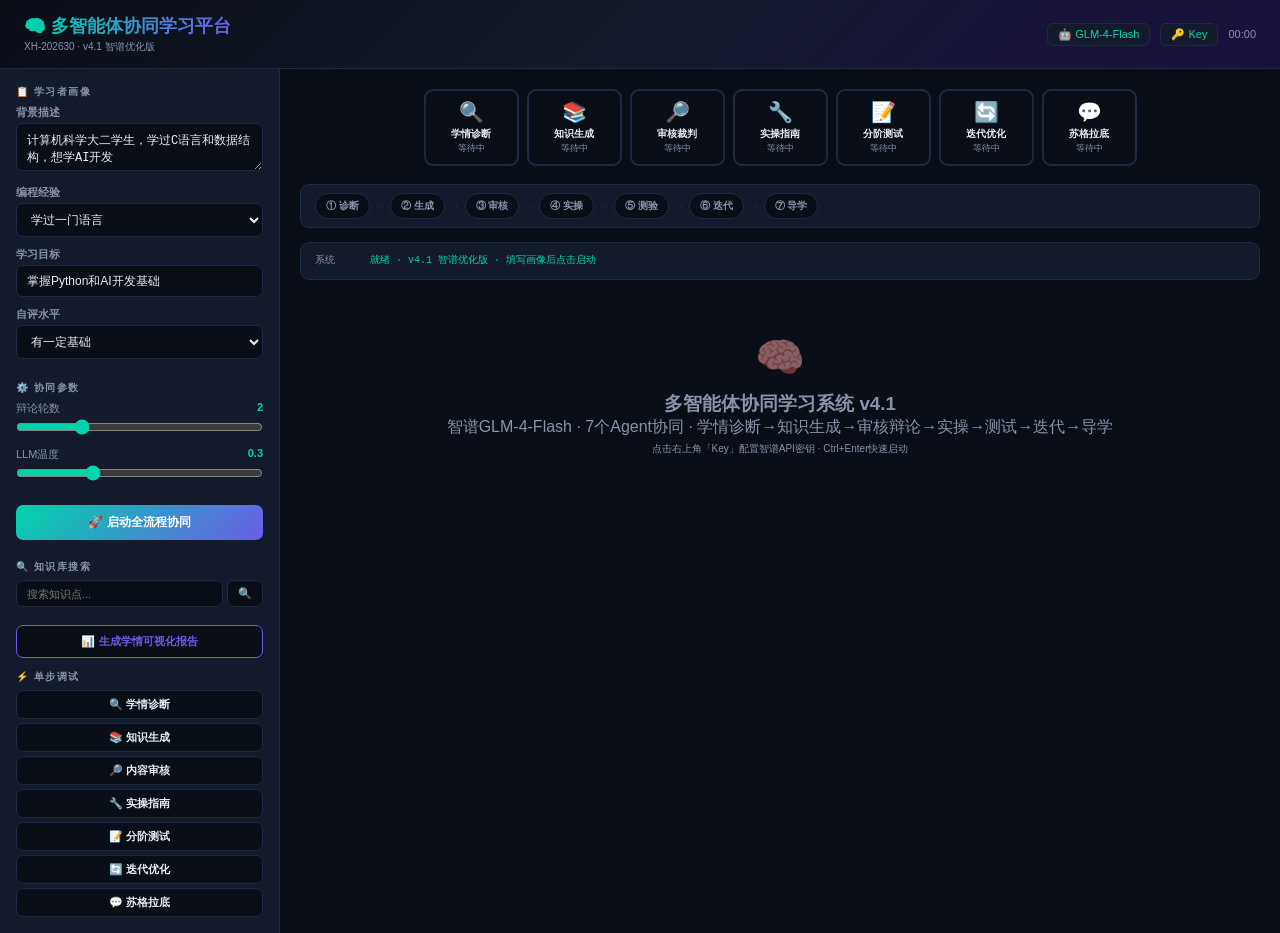
==== commit b077dee2: "refactor: replace inline onclick with data-action event delegation" ====
--- a/static/index.html
+++ b/static/index.html
@@ -17,15 +17,15 @@
 
 <div class="header">
   <div style="display:flex;align-items:center;gap:8px">
-    <button class="mobile-toggle" onclick="toggleSidebar()">☰</button>
+    <button class="mobile-toggle" data-action="toggleSidebar">☰</button>
     <div>
       <h1>🧠 多智能体协同学习平台</h1>
       <div class="sub">XH-202630 · v4.1 智谱优化版</div>
     </div>
   </div>
   <div class="header-right">
-    <button onclick="showModelModal()" style="background:var(--card);border:1px solid var(--border);color:var(--accent);font-size:11px;padding:4px 10px;border-radius:6px;cursor:pointer" id="btnModel">🤖 模型</button>
-    <button onclick="showApiKeyModal()" style="background:var(--card);border:1px solid var(--border);color:var(--accent);font-size:11px;padding:4px 10px;border-radius:6px;cursor:pointer" id="btnApiKey">🔑 Key</button>
+    <button data-action="showModelModal" style="background:var(--card);border:1px solid var(--border);color:var(--accent);font-size:11px;padding:4px 10px;border-radius:6px;cursor:pointer" id="btnModel">🤖 模型</button>
+    <button data-action="showApiKeyModal" style="background:var(--card);border:1px solid var(--border);color:var(--accent);font-size:11px;padding:4px 10px;border-radius:6px;cursor:pointer" id="btnApiKey">🔑 Key</button>
     <span class="badge-live" id="liveBadge">● LIVE</span>
     <span style="font-size:11px;color:var(--muted)" id="timerDisplay">00:00</span>
   </div>
@@ -45,28 +45,28 @@
     <div class="slider-group"><label>辩论轮数 <span id="vRounds">2</span></label><input type="range" id="sRounds" min="1" max="5" value="2" oninput="document.getElementById('vRounds').textContent=this.value"></div>
     <div class="slider-group"><label>LLM温度 <span id="vTemp">0.3</span></label><input type="range" id="sTemp" min="0" max="10" value="3" oninput="document.getElementById('vTemp').textContent=(this.value/10).toFixed(1)"></div>
   </div>
-  <button class="btn btn-primary" id="btnStart" onclick="startPipeline()">🚀 启动全流程协同</button>
-  <button class="btn btn-stop" id="btnStop" onclick="stopPipeline()">⏹ 停止</button>
+  <button class="btn btn-primary" id="btnStart" data-action="startPipeline">🚀 启动全流程协同</button>
+  <button class="btn btn-stop" id="btnStop" data-action="stopPipeline">⏹ 停止</button>
   <div style="margin-top:8px">
     <div class="panel-title">🔍 知识库搜索</div>
     <div style="display:flex;gap:4px">
       <input id="kbSearchInput" placeholder="搜索知识点..." style="flex:1;padding:6px 10px;background:var(--bg);border:1px solid var(--border);border-radius:7px;color:var(--text);font-size:11px" onkeydown="if(event.key==='Enter')searchKB()">
-      <button onclick="searchKB()" style="padding:6px 10px;border:1px solid var(--border);border-radius:7px;background:var(--bg);color:var(--accent);font-size:11px;cursor:pointer">🔍</button>
+      <button data-action="searchKB" style="padding:6px 10px;border:1px solid var(--border);border-radius:7px;background:var(--bg);color:var(--accent);font-size:11px;cursor:pointer">🔍</button>
     </div>
   </div>
   <div style="margin-top:6px">
-    <button class="btn" style="width:100%;background:var(--bg);border:1px solid var(--accent2);color:var(--accent2);font-size:11px;padding:8px" onclick="generateReport()">📊 生成学情可视化报告</button>
+    <button class="btn" style="width:100%;background:var(--bg);border:1px solid var(--accent2);color:var(--accent2);font-size:11px;padding:8px" data-action="generateReport">📊 生成学情可视化报告</button>
   </div>
   <div style="margin-top:auto">
     <div class="panel-title">⚡ 单步调试</div>
     <div style="display:flex;flex-direction:column;gap:4px">
-      <button class="btn" style="background:var(--bg);border:1px solid var(--border);color:var(--text);font-size:11px;padding:6px" onclick="runSingle('diagnosis')">🔍 学情诊断</button>
-      <button class="btn" style="background:var(--bg);border:1px solid var(--border);color:var(--text);font-size:11px;padding:6px" onclick="runSingle('knowledge_gen')">📚 知识生成</button>
-      <button class="btn" style="background:var(--bg);border:1px solid var(--border);color:var(--text);font-size:11px;padding:6px" onclick="runSingle('reviewer')">🔎 内容审核</button>
-      <button class="btn" style="background:var(--bg);border:1px solid var(--border);color:var(--text);font-size:11px;padding:6px" onclick="runSingle('practice_guide')">🔧 实操指南</button>
-      <button class="btn" style="background:var(--bg);border:1px solid var(--border);color:var(--text);font-size:11px;padding:6px" onclick="runSingle('quiz')">📝 分阶测试</button>
-      <button class="btn" style="background:var(--bg);border:1px solid var(--border);color:var(--text);font-size:11px;padding:6px" onclick="runSingle('iteration')">🔄 迭代优化</button>
-      <button class="btn" style="background:var(--bg);border:1px solid var(--border);color:var(--text);font-size:11px;padding:6px" onclick="runSingle('socratic')">💬 苏格拉底</button>
+      <button class="btn" style="background:var(--bg);border:1px solid var(--border);color:var(--text);font-size:11px;padding:6px" data-action="runSingle" data-args="diagnosis">🔍 学情诊断</button>
+      <button class="btn" style="background:var(--bg);border:1px solid var(--border);color:var(--text);font-size:11px;padding:6px" data-action="runSingle" data-args="knowledge_gen">📚 知识生成</button>
+      <button class="btn" style="background:var(--bg);border:1px solid var(--border);color:var(--text);font-size:11px;padding:6px" data-action="runSingle" data-args="reviewer">🔎 内容审核</button>
+      <button class="btn" style="background:var(--bg);border:1px solid var(--border);color:var(--text);font-size:11px;padding:6px" data-action="runSingle" data-args="practice_guide">🔧 实操指南</button>
+      <button class="btn" style="background:var(--bg);border:1px solid var(--border);color:var(--text);font-size:11px;padding:6px" data-action="runSingle" data-args="quiz">📝 分阶测试</button>
+      <button class="btn" style="background:var(--bg);border:1px solid var(--border);color:var(--text);font-size:11px;padding:6px" data-action="runSingle" data-args="iteration">🔄 迭代优化</button>
+      <button class="btn" style="background:var(--bg);border:1px solid var(--border);color:var(--text);font-size:11px;padding:6px" data-action="runSingle" data-args="socratic">💬 苏格拉底</button>
     </div>
   </div>
 </div>
@@ -131,8 +131,8 @@
       <option value="openai-compat">OpenAI兼容接口（自定义）</option>
     </select>
     <div class="btn-row">
-      <button class="btn" style="background:var(--bg);border:1px solid var(--border);color:var(--text);flex:1" onclick="closeModelModal()">取消</button>
-      <button class="btn btn-primary" style="flex:1" onclick="confirmModel()">确认</button>
+      <button class="btn" style="background:var(--bg);border:1px solid var(--border);color:var(--text);flex:1" data-action="closeModelModal">取消</button>
+      <button class="btn btn-primary" style="flex:1" data-action="confirmModel">确认</button>
     </div>
   </div>
 </div>
@@ -144,8 +144,8 @@
     <div class="hint" id="apiKeyHint">智谱：Key格式 {id}.{secret}（open.bigmodel.cn获取）<br>DeepSeek：sk-开头（platform.deepseek.com获取）<br>没有Key？点击「跳过」进入Demo模式</div>
     <input type="password" id="apiKeyInput" placeholder="输入API Key（留空进入Demo模式）">
     <div class="btn-row">
-      <button class="btn" style="background:var(--bg);border:1px solid var(--border);color:var(--muted);flex:1" onclick="skipApiKey()">跳过（Demo）</button>
-      <button class="btn btn-primary" style="flex:1" onclick="confirmApiKey()">确认</button>
+      <button class="btn" style="background:var(--bg);border:1px solid var(--border);color:var(--muted);flex:1" data-action="skipApiKey">跳过（Demo）</button>
+      <button class="btn btn-primary" style="flex:1" data-action="confirmApiKey">确认</button>
     </div>
     <div class="error-msg" id="apiKeyError"></div>
   </div>
--- a/static/css/style.css
+++ b/static/css/style.css
@@ -0,0 +1,133 @@
+/* Multi-Agent Edu v4.1 - Dark Theme */
+*{margin:0;padding:0;box-sizing:border-box}
+:root{--bg:#0a0e17;--card:#131a2b;--border:#1e2a42;--accent:#00d4aa;--accent2:#6c5ce7;--text:#e8edf5;--muted:#8892a8;--danger:#ff6b6b;--warn:#ffc107;--success:#00d4aa}
+body{font-family:-apple-system,BlinkMacSystemFont,'Segoe UI','Microsoft YaHei',sans-serif;background:var(--bg);color:var(--text);min-height:100vh;overflow-x:hidden}
+.header{background:linear-gradient(135deg,#0a0e17,#131a2b,#1a1040);padding:14px 24px;border-bottom:1px solid var(--border);display:flex;align-items:center;justify-content:space-between;position:sticky;top:0;z-index:100}
+.header h1{font-size:18px;background:linear-gradient(90deg,var(--accent),var(--accent2));-webkit-background-clip:text;-webkit-text-fill-color:transparent;font-weight:800}
+.header .sub{font-size:10px;color:var(--muted);margin-top:2px}
+.header-right{display:flex;align-items:center;gap:10px}
+.badge-live{background:#ff4444;color:#fff;font-size:10px;padding:2px 8px;border-radius:10px;animation:pulse-live 1.5s infinite;display:none}
+@keyframes pulse-live{0%,100%{opacity:1}50%{opacity:.4}}
+
+.main{display:grid;grid-template-columns:280px 1fr;min-height:calc(100vh - 52px);gap:0}
+@media(max-width:768px){
+  .main{grid-template-columns:1fr;position:relative}
+  .sidebar{display:none;position:fixed;top:52px;left:0;right:0;bottom:0;z-index:200;background:var(--bg);padding:16px;overflow-y:auto;animation:slideIn .3s ease}
+  .sidebar.mobile-show{display:flex!important;flex-direction:column;gap:12px}
+  .content{padding:12px;gap:10px}
+  .mobile-toggle{display:flex!important}
+  .header h1{font-size:15px}
+  .btn{padding:11px 14px;font-size:13px}
+  .agent-node{min-width:75px;padding:7px 8px;font-size:10px}
+}
+@keyframes slideIn{from{transform:translateY(-20px);opacity:0}to{transform:none;opacity:1}}
+.mobile-toggle{display:none;align-items:center;justify-content:center;width:36px;height:36px;border:1px solid var(--border);border-radius:7px;background:var(--card);color:var(--text);font-size:18px;cursor:pointer}
+
+.sidebar{background:var(--card);border-right:1px solid var(--border);padding:16px;overflow-y:auto;display:flex;flex-direction:column;gap:12px}
+.panel-title{font-size:10px;color:var(--muted);text-transform:uppercase;letter-spacing:1.5px;font-weight:700;margin-bottom:6px}
+.form-group{margin-bottom:10px}
+.form-group label{display:block;font-size:11px;color:var(--muted);margin-bottom:3px;font-weight:600}
+.form-group input,.form-group select,.form-group textarea{width:100%;padding:8px 10px;background:var(--bg);border:1px solid var(--border);border-radius:7px;color:var(--text);font-size:12px;transition:border .2s}
+.form-group input:focus,.form-group select:focus,.form-group textarea:focus{border-color:var(--accent)}
+.form-group textarea{resize:vertical;min-height:48px}
+.slider-group{margin-bottom:8px}
+.slider-group label{display:flex;justify-content:space-between;font-size:11px;color:var(--muted);margin-bottom:3px}
+.slider-group label span{color:var(--accent);font-weight:700}
+.slider-group input[type=range]{width:100%;accent-color:var(--accent)}
+.btn{padding:9px 16px;border:none;border-radius:7px;font-size:12px;font-weight:700;cursor:pointer;transition:all .2s}
+.btn-primary{background:linear-gradient(135deg,var(--accent),var(--accent2));color:#fff;width:100%}
+.btn-primary:hover{transform:translateY(-1px);box-shadow:0 4px 18px rgba(0,212,170,.3)}
+.btn-primary:disabled{opacity:.35;cursor:not-allowed;transform:none}
+.btn-stop{background:var(--danger);color:#fff;width:100%;margin-top:5px;display:none}
+
+.content{padding:16px 20px;overflow-y:auto;display:flex;flex-direction:column;gap:14px}
+.metrics-row{display:flex;gap:8px;flex-wrap:wrap;display:none}
+.metric-card{flex:1;min-width:90px;background:var(--card);border:1px solid var(--border);border-radius:9px;padding:10px;text-align:center}
+.metric-card .val{font-size:20px;font-weight:800;background:linear-gradient(90deg,var(--accent),var(--accent2));-webkit-background-clip:text;-webkit-text-fill-color:transparent}
+.metric-card .lbl{font-size:9px;color:var(--muted);margin-top:1px}
+
+.node-grid{display:flex;flex-wrap:wrap;gap:8px;justify-content:center;padding:4px 0}
+.agent-node{padding:9px 12px;border-radius:9px;border:2px solid var(--border);background:var(--bg);text-align:center;min-width:95px;transition:all .5s}
+.agent-node.active{border-color:var(--accent);box-shadow:0 0 18px rgba(0,212,170,.2)}
+.agent-node.running{animation:node-pulse 1.2s infinite}
+.agent-node.done{border-color:var(--success);background:rgba(0,212,170,.06)}
+.agent-node .icon{font-size:20px}
+.agent-node .name{font-size:10px;font-weight:700;margin-top:3px}
+.agent-node .status{font-size:9px;color:var(--muted);margin-top:1px}
+@keyframes node-pulse{0%,100%{box-shadow:0 0 0 0 rgba(0,212,170,.3)}50%{box-shadow:0 0 0 7px rgba(0,212,170,0)}}
+
+.pipeline-bar{display:flex;align-items:center;gap:4px;padding:8px 14px;background:var(--card);border:1px solid var(--border);border-radius:9px;flex-wrap:wrap}
+.pipe-step{padding:5px 10px;border-radius:14px;font-size:10px;font-weight:600;background:var(--bg);border:1px solid var(--border);color:var(--muted);transition:all .4s;white-space:nowrap}
+.pipe-step.active{border-color:var(--accent);color:var(--accent);background:rgba(0,212,170,.08)}
+.pipe-step.done{border-color:var(--success);color:var(--success);background:rgba(0,212,170,.05)}
+.pipe-arrow{color:var(--border);font-size:12px;transition:color .3s}
+.pipe-arrow.lit{color:var(--accent)}
+
+.log-panel{background:var(--card);border:1px solid var(--border);border-radius:9px;padding:10px 14px;max-height:140px;overflow-y:auto;font-family:'Cascadia Code','Courier New',monospace;font-size:10px;line-height:1.6}
+.log-line{display:flex;gap:7px;animation:log-in .25s ease}
+.log-time{color:var(--muted);min-width:48px}
+.log-msg{color:var(--text)}
+.log-msg.success{color:var(--success)}.log-msg.warn{color:var(--warn)}.log-msg.error{color:var(--danger)}.log-msg.info{color:var(--accent)}
+@keyframes log-in{from{opacity:0;transform:translateX(-6px)}to{opacity:1;transform:none}}
+
+/* 进度条 */
+.progress-wrap{background:var(--card);border:1px solid var(--border);border-radius:9px;padding:8px 14px;display:none}
+.progress-bar{height:6px;border-radius:3px;background:var(--border);overflow:hidden}
+.progress-fill{height:100%;border-radius:3px;background:linear-gradient(90deg,var(--accent),var(--accent2));transition:width .6s ease;width:0%}
+.progress-text{font-size:10px;color:var(--muted);margin-top:4px;display:flex;justify-content:space-between}
+
+/* 操作按钮组 */
+.card-actions{display:flex;gap:6px;margin-top:8px;flex-wrap:wrap}
+.card-actions button{padding:3px 10px;border:1px solid var(--border);border-radius:6px;background:var(--bg);color:var(--muted);font-size:10px;cursor:pointer;transition:all .2s}
+.card-actions button:hover{border-color:var(--accent);color:var(--accent)}
+
+/* Toast */
+.toast{position:fixed;bottom:24px;left:50%;transform:translateX(-50%);background:var(--card);border:1px solid var(--accent);color:var(--accent);padding:8px 20px;border-radius:8px;font-size:12px;z-index:9999;animation:toast-in .3s ease}
+@keyframes toast-in{from{opacity:0;transform:translate(-50%,20px)}to{opacity:1;transform:translate(-50%,0)}}
+
+/* 苏格拉底对话气泡 */
+.chat-bubble{max-width:85%;padding:10px 14px;border-radius:12px;font-size:12px;line-height:1.6;margin-bottom:8px;animation:card-in .3s ease}
+.chat-bubble.tutor{background:rgba(108,92,231,.15);border:1px solid rgba(108,92,231,.3);margin-right:auto}
+.chat-bubble.learner{background:rgba(0,212,170,.1);border:1px solid rgba(0,212,170,.2);margin-left:auto}
+.chat-input-row{display:flex;gap:6px;margin-top:8px}
+.chat-input-row input{flex:1;padding:8px 12px;background:var(--bg);border:1px solid var(--border);border-radius:8px;color:var(--text);font-size:12px}
+.chat-input-row input:focus{border-color:var(--accent)}
+.chat-input-row button{padding:8px 14px;border:none;border-radius:8px;background:linear-gradient(135deg,var(--accent),var(--accent2));color:#fff;font-size:12px;font-weight:700;cursor:pointer}
+
+.result-card{background:var(--card);border:1px solid var(--border);border-radius:11px;padding:14px;animation:card-in .4s ease;position:relative}
+@keyframes card-in{from{opacity:0;transform:translateY(12px)}to{opacity:1;transform:none}}
+.result-card h4{font-size:13px;margin-bottom:8px;display:flex;align-items:center;gap:7px;flex-wrap:wrap;cursor:pointer;user-select:none}
+.result-card h4 .elapsed{font-size:9px;background:var(--accent);color:#000;padding:1px 7px;border-radius:7px;font-weight:800}
+.result-card h4 .toggle-icon{margin-left:auto;font-size:10px;color:var(--muted);transition:transform .2s}
+.result-card.collapsed .card-body{display:none}
+.result-card.collapsed h4 .toggle-icon{transform:rotate(-90deg)}
+
+/* 骨架屏 */
+.skeleton{background:linear-gradient(90deg,var(--border) 25%,var(--card) 50%,var(--border) 75%);background-size:200% 100%;animation:shimmer 1.5s infinite;border-radius:6px}
+@keyframes shimmer{0%{background-position:200% 0}100%{background-position:-200% 0}}
+.skeleton-card{background:var(--card);border:1px solid var(--border);border-radius:11px;padding:14px;margin-bottom:10px}
+.skeleton-line{height:14px;margin-bottom:8px;border-radius:4px}
+.skeleton-line.w60{width:60%}.skeleton-line.w80{width:80%}.skeleton-line.w40{width:40%}
+
+/* 知识库搜索 */
+.kb-search{background:var(--card);border:1px solid var(--border);border-radius:9px;padding:12px;margin-bottom:10px}
+.kb-search h4{font-size:11px;color:var(--accent2);margin-bottom:6px}
+.kb-result{font-size:11px;padding:6px 8px;background:var(--bg);border:1px solid var(--border);border-radius:6px;margin-bottom:4px;line-height:1.5}
+.kb-result .kb-source{font-size:9px;color:var(--accent);margin-top:2px}
+
+.empty-state{text-align:center;padding:40px 16px;color:var(--muted)}
+.empty-state .icon{font-size:40px;margin-bottom:10px;opacity:.5}
+
+/* 打字机效果 */
+.typing-cursor{display:inline-block;width:2px;height:14px;background:var(--accent);animation:blink .8s infinite;vertical-align:middle;margin-left:1px}
+@keyframes blink{0%,100%{opacity:1}50%{opacity:0}}
+
+/* Modal */
+.modal-overlay{display:none;position:fixed;top:0;left:0;right:0;bottom:0;background:rgba(0,0,0,.7);z-index:999;align-items:center;justify-content:center}
+.modal-overlay.show{display:flex}
+.modal-box{background:var(--card);border:1px solid var(--border);border-radius:14px;padding:24px;width:92%;max-width:480px}
+.modal-box h3{font-size:15px;margin-bottom:4px}
+.modal-box .hint{font-size:11px;color:var(--muted);margin-bottom:14px;line-height:1.5}
+.modal-box select,.modal-box input[type=password]{width:100%;padding:9px 12px;background:var(--bg);border:1px solid var(--border);border-radius:7px;color:var(--text);font-size:13px;margin-bottom:10px}
+.modal-box .btn-row{display:flex;gap:8px;margin-top:6px}
+.modal-box .error-msg{color:var(--danger);font-size:11px;margin-top:6px;display:none}
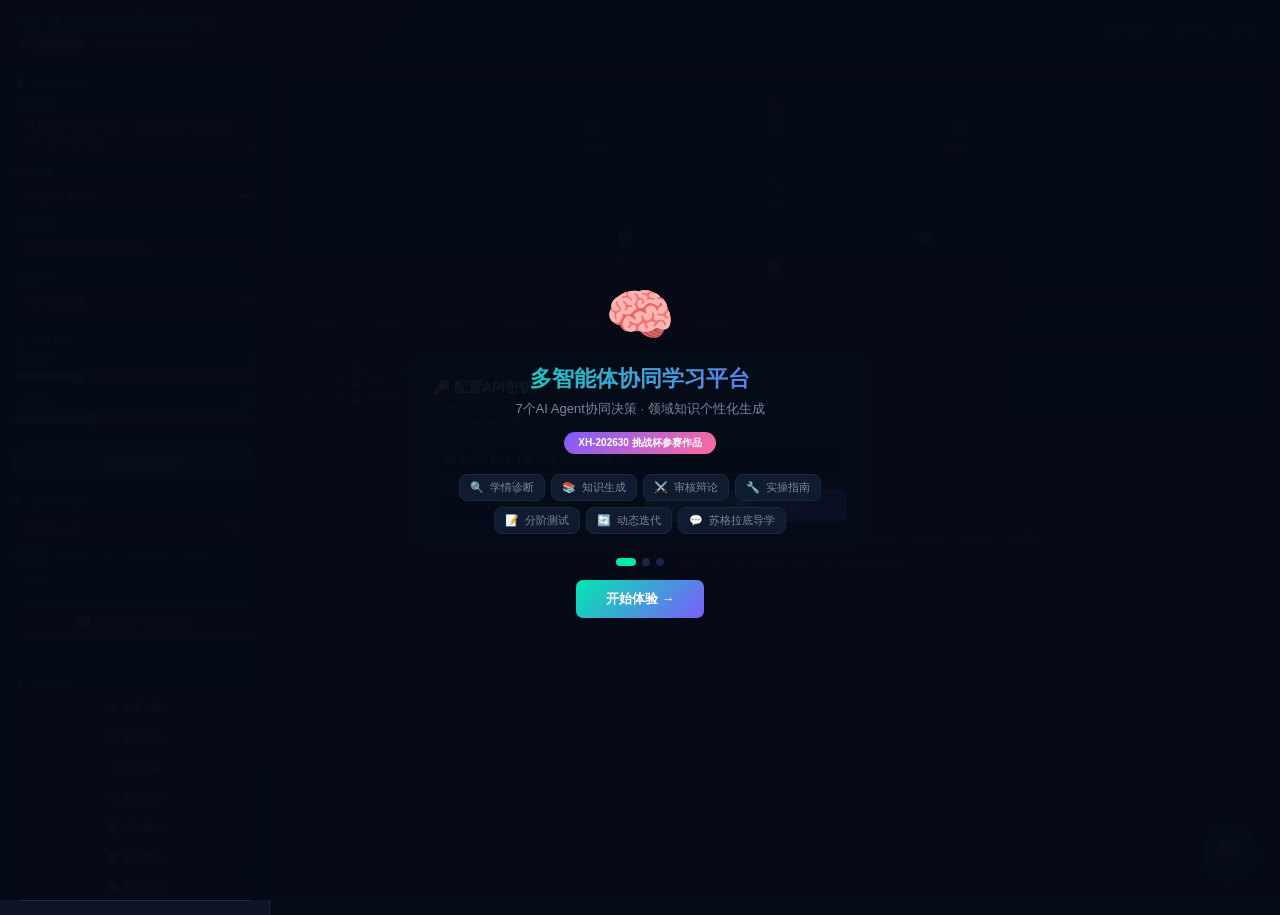
==== commit d6c5f6c7: "v5.0: topology canvas + debate visualization + radar chart + chat FAB + streaming" ====
--- a/static/index.html
+++ b/static/index.html
@@ -1,156 +1,241 @@
-<!DOCTYPE html>
-<html lang="zh-CN">
-<head>
-<meta charset="UTF-8">
-<meta name="viewport" content="width=device-width, initial-scale=1.0">
-<link rel="icon" type="image/svg+xml" href="/static/favicon.svg">
-<meta name="description" content="多智能体协同学习平台：7个AI Agent协同工作，提供学情诊断、知识生成、审核辩论、实操指南、分阶测试、动态迭代、苏格拉底导学，实现个性化领域知识生成与多智能体协同决策。">
-<meta name="keywords" content="多智能体,协同学习,AI教育,学情诊断,知识生成,个性化学习,智能导学">
-<meta property="og:title" content="多智能体协同学习平台">
-<meta property="og:description" content="7个AI Agent协同工作，实现领域知识个性化生成与多智能体协同决策">
-<meta property="og:image" content="https://multi-agent-edu.onrender.com/static/og-image.png">
-<meta name="theme-color" content="#0a0e17">
-<title>多智能体协同学习平台 v4.1</title>
-<link rel="stylesheet" href="/static/css/style.css">
-</head>
-<body>
-
-<div class="header">
-  <div style="display:flex;align-items:center;gap:8px">
-    <button class="mobile-toggle" data-action="toggleSidebar">☰</button>
-    <div>
-      <h1>🧠 多智能体协同学习平台</h1>
-      <div class="sub">XH-202630 · v4.1 智谱优化版</div>
-    </div>
-  </div>
-  <div class="header-right">
-    <button data-action="showModelModal" style="background:var(--card);border:1px solid var(--border);color:var(--accent);font-size:11px;padding:4px 10px;border-radius:6px;cursor:pointer" id="btnModel">🤖 模型</button>
-    <button data-action="showApiKeyModal" style="background:var(--card);border:1px solid var(--border);color:var(--accent);font-size:11px;padding:4px 10px;border-radius:6px;cursor:pointer" id="btnApiKey">🔑 Key</button>
-    <span class="badge-live" id="liveBadge">● LIVE</span>
-    <span style="font-size:11px;color:var(--muted)" id="timerDisplay">00:00</span>
-  </div>
-</div>
-
-<div class="main">
-<div class="sidebar" id="sidebar">
-  <div>
-    <div class="panel-title">📋 学习者画像</div>
-    <div class="form-group"><label>背景描述</label><textarea id="inpBg" placeholder="例如：计算机科学大二学生，学过C语言和数据结构，想学AI开发">计算机科学大二学生，学过C语言和数据结构，想学AI开发</textarea></div>
-    <div class="form-group"><label>编程经验</label><select id="inpExp"><option value="无编程经验">无编程经验</option><option value="学过一门语言" selected>学过一门语言</option><option value="有项目经验">有项目经验</option><option value="熟练开发者">熟练开发者</option></select></div>
-    <div class="form-group"><label>学习目标</label><input id="inpGoal" value="掌握Python和AI开发基础" placeholder="你想学会什么？"></div>
-    <div class="form-group"><label>自评水平</label><select id="inpLvl"><option value="beginner">零基础入门</option><option value="intermediate" selected>有一定基础</option><option value="advanced">进阶提升</option></select></div>
-  </div>
-  <div>
-    <div class="panel-title">⚙️ 协同参数</div>
-    <div class="slider-group"><label>辩论轮数 <span id="vRounds">2</span></label><input type="range" id="sRounds" min="1" max="5" value="2" oninput="document.getElementById('vRounds').textContent=this.value"></div>
-    <div class="slider-group"><label>LLM温度 <span id="vTemp">0.3</span></label><input type="range" id="sTemp" min="0" max="10" value="3" oninput="document.getElementById('vTemp').textContent=(this.value/10).toFixed(1)"></div>
-  </div>
-  <button class="btn btn-primary" id="btnStart" data-action="startPipeline">🚀 启动全流程协同</button>
-  <button class="btn btn-stop" id="btnStop" data-action="stopPipeline">⏹ 停止</button>
-  <div style="margin-top:8px">
-    <div class="panel-title">🔍 知识库搜索</div>
-    <div style="display:flex;gap:4px">
-      <input id="kbSearchInput" placeholder="搜索知识点..." style="flex:1;padding:6px 10px;background:var(--bg);border:1px solid var(--border);border-radius:7px;color:var(--text);font-size:11px" onkeydown="if(event.key==='Enter')searchKB()">
-      <button data-action="searchKB" style="padding:6px 10px;border:1px solid var(--border);border-radius:7px;background:var(--bg);color:var(--accent);font-size:11px;cursor:pointer">🔍</button>
-    </div>
-  </div>
-  <div style="margin-top:6px">
-    <button class="btn" style="width:100%;background:var(--bg);border:1px solid var(--accent2);color:var(--accent2);font-size:11px;padding:8px" data-action="generateReport">📊 生成学情可视化报告</button>
-  </div>
-  <div style="margin-top:auto">
-    <div class="panel-title">⚡ 单步调试</div>
-    <div style="display:flex;flex-direction:column;gap:4px">
-      <button class="btn" style="background:var(--bg);border:1px solid var(--border);color:var(--text);font-size:11px;padding:6px" data-action="runSingle" data-args="diagnosis">🔍 学情诊断</button>
-      <button class="btn" style="background:var(--bg);border:1px solid var(--border);color:var(--text);font-size:11px;padding:6px" data-action="runSingle" data-args="knowledge_gen">📚 知识生成</button>
-      <button class="btn" style="background:var(--bg);border:1px solid var(--border);color:var(--text);font-size:11px;padding:6px" data-action="runSingle" data-args="reviewer">🔎 内容审核</button>
-      <button class="btn" style="background:var(--bg);border:1px solid var(--border);color:var(--text);font-size:11px;padding:6px" data-action="runSingle" data-args="practice_guide">🔧 实操指南</button>
-      <button class="btn" style="background:var(--bg);border:1px solid var(--border);color:var(--text);font-size:11px;padding:6px" data-action="runSingle" data-args="quiz">📝 分阶测试</button>
-      <button class="btn" style="background:var(--bg);border:1px solid var(--border);color:var(--text);font-size:11px;padding:6px" data-action="runSingle" data-args="iteration">🔄 迭代优化</button>
-      <button class="btn" style="background:var(--bg);border:1px solid var(--border);color:var(--text);font-size:11px;padding:6px" data-action="runSingle" data-args="socratic">💬 苏格拉底</button>
-    </div>
-  </div>
-</div>
-
-<div class="content">
-  <div class="metrics-row" id="metricsRow">
-    <div class="metric-card"><div class="val" id="mTime">0s</div><div class="lbl">总耗时</div></div>
-    <div class="metric-card"><div class="val" id="mAgents">0/7</div><div class="lbl">Agent完成</div></div>
-    <div class="metric-card"><div class="val" id="mHalluc">-</div><div class="lbl">幻觉分数</div></div>
-    <div class="metric-card"><div class="val" id="mAcc">-</div><div class="lbl">准确度</div></div>
-    <div class="metric-card"><div class="val" id="mQuiz">-</div><div class="lbl">测验得分</div></div>
-  </div>
-
-  <div class="node-grid" id="nodeGrid">
-    <div class="agent-node" id="nd-diagnosis"><div class="icon">🔍</div><div class="name">学情诊断</div><div class="status">等待中</div></div>
-    <div class="agent-node" id="nd-knowledge_gen"><div class="icon">📚</div><div class="name">知识生成</div><div class="status">等待中</div></div>
-    <div class="agent-node" id="nd-reviewer"><div class="icon">🔎</div><div class="name">审核裁判</div><div class="status">等待中</div></div>
-    <div class="agent-node" id="nd-practice_guide"><div class="icon">🔧</div><div class="name">实操指南</div><div class="status">等待中</div></div>
-    <div class="agent-node" id="nd-quiz"><div class="icon">📝</div><div class="name">分阶测试</div><div class="status">等待中</div></div>
-    <div class="agent-node" id="nd-iteration"><div class="icon">🔄</div><div class="name">迭代优化</div><div class="status">等待中</div></div>
-    <div class="agent-node" id="nd-socratic"><div class="icon">💬</div><div class="name">苏格拉底</div><div class="status">等待中</div></div>
-  </div>
-
-  <div class="pipeline-bar" id="pipeBar">
-    <span class="pipe-step" data-s="1">① 诊断</span><span class="pipe-arrow" data-a="1">→</span>
-    <span class="pipe-step" data-s="2">② 生成</span><span class="pipe-arrow" data-a="2">→</span>
-    <span class="pipe-step" data-s="3">③ 审核</span><span class="pipe-arrow" data-a="3">→</span>
-    <span class="pipe-step" data-s="4">④ 实操</span><span class="pipe-arrow" data-a="4">→</span>
-    <span class="pipe-step" data-s="5">⑤ 测验</span><span class="pipe-arrow" data-a="5">→</span>
-    <span class="pipe-step" data-s="6">⑥ 迭代</span><span class="pipe-arrow" data-a="6">→</span>
-    <span class="pipe-step" data-s="7">⑦ 导学</span>
-  </div>
-
-  <div class="progress-wrap" id="progressWrap">
-    <div class="progress-bar"><div class="progress-fill" id="progressFill"></div></div>
-    <div class="progress-text"><span id="progressLabel">准备中...</span><span id="progressPct">0%</span></div>
-  </div>
-
-  <div class="log-panel" id="logPanel">
-    <div class="log-line"><span class="log-time">系统</span><span class="log-msg info">就绪 · v4.1 智谱优化版 · 填写画像后点击启动</span></div>
-  </div>
-
-  <div id="resultsArea">
-    <div class="empty-state" id="emptyState">
-      <div class="icon">🧠</div>
-      <h3>多智能体协同学习系统 v4.1</h3>
-      <p>智谱GLM-4-Flash · 7个Agent协同 · 学情诊断→知识生成→审核辩论→实操→测试→迭代→导学</p>
-      <p style="font-size:10px;margin-top:4px;color:var(--muted)">点击右上角「Key」配置智谱API密钥 · Ctrl+Enter快速启动</p>
-    </div>
-  </div>
-</div>
-</div>
-
-<!-- 模型选择弹窗 -->
-<div class="modal-overlay" id="modelModal">
-  <div class="modal-box">
-    <h3>🤖 选择AI模型</h3>
-    <div class="hint">DeepSeek-V3 质量最好（免费）。智谱GLM-4-Flash 备选。</div>
-    <select id="modelSelect">
-      <option value="deepseek">DeepSeek-V3（推荐，免费最强）</option>
-      <option value="zhipu">智谱 GLM-4-Flash（备选）</option>
-      <option value="openai-compat">OpenAI兼容接口（自定义）</option>
-    </select>
-    <div class="btn-row">
-      <button class="btn" style="background:var(--bg);border:1px solid var(--border);color:var(--text);flex:1" data-action="closeModelModal">取消</button>
-      <button class="btn btn-primary" style="flex:1" data-action="confirmModel">确认</button>
-    </div>
-  </div>
-</div>
-
-<!-- API Key弹窗 -->
-<div class="modal-overlay" id="apiKeyModal">
-  <div class="modal-box">
-    <h3>🔑 配置API密钥</h3>
-    <div class="hint" id="apiKeyHint">智谱：Key格式 {id}.{secret}（open.bigmodel.cn获取）<br>DeepSeek：sk-开头（platform.deepseek.com获取）<br>没有Key？点击「跳过」进入Demo模式</div>
-    <input type="password" id="apiKeyInput" placeholder="输入API Key（留空进入Demo模式）">
-    <div class="btn-row">
-      <button class="btn" style="background:var(--bg);border:1px solid var(--border);color:var(--muted);flex:1" data-action="skipApiKey">跳过（Demo）</button>
-      <button class="btn btn-primary" style="flex:1" data-action="confirmApiKey">确认</button>
-    </div>
-    <div class="error-msg" id="apiKeyError"></div>
-  </div>
-</div>
-
-<script src="/static/js/app.js"></script>
-</body>
-</html>
+<!DOCTYPE html>
+<html lang="zh-CN">
+<head>
+<meta charset="UTF-8">
+<meta name="viewport" content="width=device-width, initial-scale=1.0">
+<link rel="icon" type="image/svg+xml" href="/static/favicon.svg">
+<meta name="description" content="多智能体协同学习平台：7个AI Agent协同工作，提供学情诊断、知识生成、审核辩论、实操指南、分阶测试、动态迭代、苏格拉底导学">
+<title>多智能体协同学习平台 · XH-202630</title>
+<link rel="stylesheet" href="/static/css/style.css">
+</head>
+<body>
+
+<!-- 欢迎引导 -->
+<div class="onboarding-overlay" id="onboarding">
+  <div class="onboarding-card">
+    <div class="onboarding-step active" id="obStep1">
+      <div class="ob-icon">🧠</div>
+      <h2>多智能体协同学习平台</h2>
+      <p class="ob-sub">7个AI Agent协同决策 · 领域知识个性化生成</p>
+      <div class="ob-badge">XH-202630 挑战杯参赛作品</div>
+      <div class="ob-features">
+        <div class="ob-feat"><span>🔍</span> 学情诊断</div>
+        <div class="ob-feat"><span>📚</span> 知识生成</div>
+        <div class="ob-feat"><span>⚔️</span> 审核辩论</div>
+        <div class="ob-feat"><span>🔧</span> 实操指南</div>
+        <div class="ob-feat"><span>📝</span> 分阶测试</div>
+        <div class="ob-feat"><span>🔄</span> 动态迭代</div>
+        <div class="ob-feat"><span>💬</span> 苏格拉底导学</div>
+      </div>
+    </div>
+    <div class="ob-dots"><span class="active"></span><span></span><span></span></div>
+    <button class="btn btn-primary ob-btn" id="obNext">开始体验 →</button>
+  </div>
+</div>
+
+<!-- Header -->
+<div class="header">
+  <div style="display:flex;align-items:center;gap:10px">
+    <button class="mobile-toggle" data-action="toggleSidebar">☰</button>
+    <div>
+      <h1>🧠 多智能体协同学习平台</h1>
+      <div class="sub"><span class="contest-badge">XH-202630</span> · 7-Agent协同决策系统</div>
+    </div>
+  </div>
+  <div class="header-right">
+    <button data-action="showModelModal" class="hdr-btn" id="btnModel">🤖 模型</button>
+    <button data-action="showApiKeyModal" class="hdr-btn" id="btnApiKey">🔑 Key</button>
+    <span class="badge-live" id="liveBadge">● LIVE</span>
+    <span style="font-size:11px;color:var(--muted)" id="timerDisplay">00:00</span>
+  </div>
+</div>
+
+<div class="main">
+<!-- Sidebar -->
+<div class="sidebar" id="sidebar">
+  <div>
+    <div class="panel-title">📋 学习者画像</div>
+    <div class="form-group"><label>背景描述</label><textarea id="inpBg" placeholder="例如：计算机科学大二学生，学过C语言和数据结构，想学AI开发">计算机科学大二学生，学过C语言和数据结构，想学AI开发</textarea></div>
+    <div class="form-group"><label>编程经验</label><select id="inpExp"><option value="无编程经验">无编程经验</option><option value="学过一门语言" selected>学过一门语言</option><option value="有项目经验">有项目经验</option><option value="熟练开发者">熟练开发者</option></select></div>
+    <div class="form-group"><label>学习目标</label><input id="inpGoal" value="掌握Python和AI开发基础" placeholder="你想学会什么？"></div>
+    <div class="form-group"><label>自评水平</label><select id="inpLvl"><option value="beginner">零基础入门</option><option value="intermediate" selected>有一定基础</option><option value="advanced">进阶提升</option></select></div>
+  </div>
+  <div>
+    <div class="panel-title">⚙️ 协同参数</div>
+    <div class="slider-group"><label>辩论轮数 <span id="vRounds">2</span></label><input type="range" id="sRounds" min="1" max="5" value="2" oninput="document.getElementById('vRounds').textContent=this.value"></div>
+    <div class="slider-group"><label>LLM温度 <span id="vTemp">0.3</span></label><input type="range" id="sTemp" min="0" max="10" value="3" oninput="document.getElementById('vTemp').textContent=(this.value/10).toFixed(1)"></div>
+  </div>
+  <button class="btn btn-primary" id="btnStart" data-action="startPipeline">🚀 启动全流程协同</button>
+  <button class="btn btn-stop" id="btnStop" data-action="stopPipeline">⏹ 停止</button>
+  <div style="margin-top:8px">
+    <div class="panel-title">🔍 知识库搜索</div>
+    <div style="display:flex;gap:4px">
+      <input id="kbSearchInput" placeholder="搜索知识点..." style="flex:1;padding:6px 10px;background:var(--bg);border:1px solid var(--border);border-radius:7px;color:var(--text);font-size:11px" onkeydown="if(event.key==='Enter')searchKB()">
+      <button data-action="searchKB" style="padding:6px 10px;border:1px solid var(--border);border-radius:7px;background:var(--bg);color:var(--accent);font-size:11px;cursor:pointer">🔍</button>
+    </div>
+    <div class="kb-filter-btns" id="kbFilters">
+      <button class="kb-filter active" data-domain="all">全部</button>
+      <button class="kb-filter" data-domain="python_basics">Python</button>
+      <button class="kb-filter" data-domain="ai_basics">AI</button>
+      <button class="kb-filter" data-domain="data_science">数据科学</button>
+      <button class="kb-filter" data-domain="web_dev">Web</button>
+      <button class="kb-filter" data-domain="llm_engineering">大模型</button>
+    </div>
+  </div>
+  <div style="margin-top:6px">
+    <button class="btn" style="width:100%;background:var(--bg);border:1px solid var(--accent2);color:var(--accent2);font-size:11px;padding:8px" data-action="generateReport">📊 生成学情可视化报告</button>
+  </div>
+  <div style="margin-top:auto">
+    <div class="panel-title">⚡ 单步调试</div>
+    <div style="display:flex;flex-direction:column;gap:4px">
+      <button class="btn single-btn" data-action="runSingle" data-args="diagnosis">🔍 学情诊断</button>
+      <button class="btn single-btn" data-action="runSingle" data-args="knowledge_gen">📚 知识生成</button>
+      <button class="btn single-btn" data-action="runSingle" data-args="reviewer">🔎 内容审核</button>
+      <button class="btn single-btn" data-action="runSingle" data-args="practice_guide">🔧 实操指南</button>
+      <button class="btn single-btn" data-action="runSingle" data-args="quiz">📝 分阶测试</button>
+      <button class="btn single-btn" data-action="runSingle" data-args="iteration">🔄 迭代优化</button>
+      <button class="btn single-btn" data-action="runSingle" data-args="socratic">💬 苏格拉底</button>
+    </div>
+  </div>
+</div>
+
+<!-- Content -->
+<div class="content">
+  <!-- 指标行 -->
+  <div class="metrics-row" id="metricsRow">
+    <div class="metric-card"><div class="val" id="mTime">0s</div><div class="lbl">总耗时</div></div>
+    <div class="metric-card"><div class="val" id="mAgents">0/7</div><div class="lbl">Agent完成</div></div>
+    <div class="metric-card"><div class="val" id="mHalluc">-</div><div class="lbl">幻觉分数</div></div>
+    <div class="metric-card"><div class="val" id="mAcc">-</div><div class="lbl">准确度</div></div>
+    <div class="metric-card"><div class="val" id="mQuiz">-</div><div class="lbl">测验得分</div></div>
+  </div>
+
+  <!-- Agent拓扑流程图Canvas -->
+  <div class="topology-wrap">
+    <canvas id="topoCanvas" class="topology-canvas"></canvas>
+  </div>
+
+  <!-- 流水线进度条 -->
+  <div class="pipeline-bar" id="pipeBar">
+    <span class="pipe-step" data-s="1">① 诊断</span><span class="pipe-arrow" data-a="1">→</span>
+    <span class="pipe-step" data-s="2">② 生成</span><span class="pipe-arrow" data-a="2">→</span>
+    <span class="pipe-step" data-s="3">③ 审核</span><span class="pipe-arrow" data-a="3">↔</span>
+    <span class="pipe-step" data-s="4">④ 实操</span><span class="pipe-arrow" data-a="4">→</span>
+    <span class="pipe-step" data-s="5">⑤ 测试</span><span class="pipe-arrow" data-a="5">→</span>
+    <span class="pipe-step" data-s="6">⑥ 迭代</span><span class="pipe-arrow" data-a="6">→</span>
+    <span class="pipe-step" data-s="7">⑦ 导学</span>
+  </div>
+
+  <!-- 进度条 -->
+  <div class="progress-wrap" id="progressWrap">
+    <div class="progress-bar"><div class="progress-fill" id="progressFill"></div></div>
+    <div class="progress-text"><span id="progressLabel">准备中...</span><span id="progressPct">0%</span></div>
+  </div>
+
+  <!-- 日志面板 -->
+  <div class="log-panel" id="logPanel">
+    <div class="log-line"><span class="log-time">系统</span><span class="log-msg info">就绪 · 7个Agent协同 · 填写画像后点击启动</span></div>
+  </div>
+
+  <!-- 结果区域 -->
+  <div id="resultsArea">
+    <div class="empty-state" id="emptyState">
+      <div class="icon">🧠</div>
+      <h3>多智能体协同学习系统</h3>
+      <p>7个Agent协同 · 学情诊断→知识生成→审核辩论→实操→测试→迭代→导学</p>
+      <p style="font-size:10px;margin-top:4px;color:var(--muted)">点击右上角「Key」配置智谱API密钥 · Ctrl+Enter快速启动</p>
+    </div>
+  </div>
+</div>
+</div>
+
+<!-- 辩论可视化Overlay -->
+<div class="debate-overlay" id="debateOverlay">
+  <div class="debate-panel">
+    <div class="debate-header">
+      <h3>⚔️ 多Agent辩论机制</h3>
+      <span class="debate-round-label" id="debateRoundLabel">第 1 轮</span>
+      <button class="debate-close" data-action="closeDebate">✕</button>
+    </div>
+    <div class="debate-body">
+      <div class="debate-side debate-gen" id="debateGenSide">
+        <div class="debate-side-label">📚 生成方</div>
+        <div class="debate-content" id="debateGenContent">
+          <div class="debate-placeholder">等待生成...</div>
+        </div>
+      </div>
+      <div class="debate-vs">
+        <div class="debate-score-display" id="debateScoreDisplay">
+          <span class="debate-score-num" id="debateScoreNum">--</span>
+          <span class="debate-score-label">幻觉分数</span>
+        </div>
+        <div class="vs-text">VS</div>
+      </div>
+      <div class="debate-side debate-rev" id="debateRevSide">
+        <div class="debate-side-label">🔎 审核方</div>
+        <div class="debate-content" id="debateRevContent">
+          <div class="debate-placeholder">等待审核...</div>
+        </div>
+      </div>
+    </div>
+    <div class="debate-footer" id="debateFooter">
+      <div class="debate-verdict" id="debateVerdict"></div>
+    </div>
+  </div>
+</div>
+
+<!-- 模型选择弹窗 -->
+<div class="modal-overlay" id="modelModal">
+  <div class="modal-box">
+    <h3>🤖 选择AI模型</h3>
+    <div class="hint">DeepSeek-V3 质量最好（免费）。智谱GLM-4-Flash 备选。</div>
+    <select id="modelSelect">
+      <option value="deepseek">DeepSeek-V3（推荐，免费最强）</option>
+      <option value="zhipu">智谱 GLM-4-Flash（备选）</option>
+      <option value="openai-compat">OpenAI兼容接口（自定义）</option>
+    </select>
+    <div class="btn-row">
+      <button class="btn" style="background:var(--bg);border:1px solid var(--border);color:var(--text);flex:1" data-action="closeModelModal">取消</button>
+      <button class="btn btn-primary" style="flex:1" data-action="confirmModel">确认</button>
+    </div>
+  </div>
+</div>
+
+<!-- API Key弹窗 -->
+<div class="modal-overlay" id="apiKeyModal">
+  <div class="modal-box">
+    <h3>🔑 配置API密钥</h3>
+    <div class="hint" id="apiKeyHint">智谱：Key格式 {id}.{secret}（open.bigmodel.cn获取）<br>DeepSeek：sk-开头（platform.deepseek.com获取）<br>没有Key？点击「跳过」进入Demo模式</div>
+    <input type="password" id="apiKeyInput" placeholder="输入API Key（留空进入Demo模式）">
+    <div class="btn-row">
+      <button class="btn" style="background:var(--bg);border:1px solid var(--border);color:var(--muted);flex:1" data-action="skipApiKey">跳过（Demo）</button>
+      <button class="btn btn-primary" style="flex:1" data-action="confirmApiKey">确认</button>
+    </div>
+    <div class="error-msg" id="apiKeyError"></div>
+  </div>
+</div>
+
+<!-- 全局对话FAB -->
+<button class="chat-fab" id="chatFab" data-action="toggleChat">💬</button>
+<div class="chat-panel" id="chatPanel">
+  <div class="chat-header">
+    <span>💬 智能导学对话</span>
+    <button data-action="toggleChat">✕</button>
+  </div>
+  <div class="chat-messages" id="chatMessages">
+    <div class="chat-bubble-ai">你好！我是你的AI导学助手。你可以问我任何学习相关的问题，我会通过苏格拉底式追问引导你思考 🤔</div>
+  </div>
+  <div class="chat-quick-btns">
+    <button data-action="quickChat" data-args="我的水平如何？">🎯 我的水平如何？</button>
+    <button data-action="quickChat" data-args="推荐学习路径">📍 推荐学习路径</button>
+    <button data-action="quickChat" data-args="解释一个概念">💡 解释一个概念</button>
+  </div>
+  <div class="chat-input-row">
+    <input id="chatInput" placeholder="输入你的问题..." onkeydown="if(event.key==='Enter')sendGlobalChat()">
+    <button data-action="sendGlobalChat">发送</button>
+  </div>
+</div>
+
+<script src="/static/js/app.js"></script>
+</body>
+</html>
--- a/static/css/style.css
+++ b/static/css/style.css
@@ -1,133 +1,229 @@
-/* Multi-Agent Edu v4.1 - Dark Theme */
-*{margin:0;padding:0;box-sizing:border-box}
-:root{--bg:#0a0e17;--card:#131a2b;--border:#1e2a42;--accent:#00d4aa;--accent2:#6c5ce7;--text:#e8edf5;--muted:#8892a8;--danger:#ff6b6b;--warn:#ffc107;--success:#00d4aa}
-body{font-family:-apple-system,BlinkMacSystemFont,'Segoe UI','Microsoft YaHei',sans-serif;background:var(--bg);color:var(--text);min-height:100vh;overflow-x:hidden}
-.header{background:linear-gradient(135deg,#0a0e17,#131a2b,#1a1040);padding:14px 24px;border-bottom:1px solid var(--border);display:flex;align-items:center;justify-content:space-between;position:sticky;top:0;z-index:100}
-.header h1{font-size:18px;background:linear-gradient(90deg,var(--accent),var(--accent2));-webkit-background-clip:text;-webkit-text-fill-color:transparent;font-weight:800}
-.header .sub{font-size:10px;color:var(--muted);margin-top:2px}
-.header-right{display:flex;align-items:center;gap:10px}
-.badge-live{background:#ff4444;color:#fff;font-size:10px;padding:2px 8px;border-radius:10px;animation:pulse-live 1.5s infinite;display:none}
-@keyframes pulse-live{0%,100%{opacity:1}50%{opacity:.4}}
-
-.main{display:grid;grid-template-columns:280px 1fr;min-height:calc(100vh - 52px);gap:0}
-@media(max-width:768px){
-  .main{grid-template-columns:1fr;position:relative}
-  .sidebar{display:none;position:fixed;top:52px;left:0;right:0;bottom:0;z-index:200;background:var(--bg);padding:16px;overflow-y:auto;animation:slideIn .3s ease}
-  .sidebar.mobile-show{display:flex!important;flex-direction:column;gap:12px}
-  .content{padding:12px;gap:10px}
-  .mobile-toggle{display:flex!important}
-  .header h1{font-size:15px}
-  .btn{padding:11px 14px;font-size:13px}
-  .agent-node{min-width:75px;padding:7px 8px;font-size:10px}
-}
-@keyframes slideIn{from{transform:translateY(-20px);opacity:0}to{transform:none;opacity:1}}
-.mobile-toggle{display:none;align-items:center;justify-content:center;width:36px;height:36px;border:1px solid var(--border);border-radius:7px;background:var(--card);color:var(--text);font-size:18px;cursor:pointer}
-
-.sidebar{background:var(--card);border-right:1px solid var(--border);padding:16px;overflow-y:auto;display:flex;flex-direction:column;gap:12px}
-.panel-title{font-size:10px;color:var(--muted);text-transform:uppercase;letter-spacing:1.5px;font-weight:700;margin-bottom:6px}
-.form-group{margin-bottom:10px}
-.form-group label{display:block;font-size:11px;color:var(--muted);margin-bottom:3px;font-weight:600}
-.form-group input,.form-group select,.form-group textarea{width:100%;padding:8px 10px;background:var(--bg);border:1px solid var(--border);border-radius:7px;color:var(--text);font-size:12px;transition:border .2s}
-.form-group input:focus,.form-group select:focus,.form-group textarea:focus{border-color:var(--accent)}
-.form-group textarea{resize:vertical;min-height:48px}
-.slider-group{margin-bottom:8px}
-.slider-group label{display:flex;justify-content:space-between;font-size:11px;color:var(--muted);margin-bottom:3px}
-.slider-group label span{color:var(--accent);font-weight:700}
-.slider-group input[type=range]{width:100%;accent-color:var(--accent)}
-.btn{padding:9px 16px;border:none;border-radius:7px;font-size:12px;font-weight:700;cursor:pointer;transition:all .2s}
-.btn-primary{background:linear-gradient(135deg,var(--accent),var(--accent2));color:#fff;width:100%}
-.btn-primary:hover{transform:translateY(-1px);box-shadow:0 4px 18px rgba(0,212,170,.3)}
-.btn-primary:disabled{opacity:.35;cursor:not-allowed;transform:none}
-.btn-stop{background:var(--danger);color:#fff;width:100%;margin-top:5px;display:none}
-
-.content{padding:16px 20px;overflow-y:auto;display:flex;flex-direction:column;gap:14px}
-.metrics-row{display:flex;gap:8px;flex-wrap:wrap;display:none}
-.metric-card{flex:1;min-width:90px;background:var(--card);border:1px solid var(--border);border-radius:9px;padding:10px;text-align:center}
-.metric-card .val{font-size:20px;font-weight:800;background:linear-gradient(90deg,var(--accent),var(--accent2));-webkit-background-clip:text;-webkit-text-fill-color:transparent}
-.metric-card .lbl{font-size:9px;color:var(--muted);margin-top:1px}
-
-.node-grid{display:flex;flex-wrap:wrap;gap:8px;justify-content:center;padding:4px 0}
-.agent-node{padding:9px 12px;border-radius:9px;border:2px solid var(--border);background:var(--bg);text-align:center;min-width:95px;transition:all .5s}
-.agent-node.active{border-color:var(--accent);box-shadow:0 0 18px rgba(0,212,170,.2)}
-.agent-node.running{animation:node-pulse 1.2s infinite}
-.agent-node.done{border-color:var(--success);background:rgba(0,212,170,.06)}
-.agent-node .icon{font-size:20px}
-.agent-node .name{font-size:10px;font-weight:700;margin-top:3px}
-.agent-node .status{font-size:9px;color:var(--muted);margin-top:1px}
-@keyframes node-pulse{0%,100%{box-shadow:0 0 0 0 rgba(0,212,170,.3)}50%{box-shadow:0 0 0 7px rgba(0,212,170,0)}}
-
-.pipeline-bar{display:flex;align-items:center;gap:4px;padding:8px 14px;background:var(--card);border:1px solid var(--border);border-radius:9px;flex-wrap:wrap}
-.pipe-step{padding:5px 10px;border-radius:14px;font-size:10px;font-weight:600;background:var(--bg);border:1px solid var(--border);color:var(--muted);transition:all .4s;white-space:nowrap}
-.pipe-step.active{border-color:var(--accent);color:var(--accent);background:rgba(0,212,170,.08)}
-.pipe-step.done{border-color:var(--success);color:var(--success);background:rgba(0,212,170,.05)}
-.pipe-arrow{color:var(--border);font-size:12px;transition:color .3s}
-.pipe-arrow.lit{color:var(--accent)}
-
-.log-panel{background:var(--card);border:1px solid var(--border);border-radius:9px;padding:10px 14px;max-height:140px;overflow-y:auto;font-family:'Cascadia Code','Courier New',monospace;font-size:10px;line-height:1.6}
-.log-line{display:flex;gap:7px;animation:log-in .25s ease}
-.log-time{color:var(--muted);min-width:48px}
-.log-msg{color:var(--text)}
-.log-msg.success{color:var(--success)}.log-msg.warn{color:var(--warn)}.log-msg.error{color:var(--danger)}.log-msg.info{color:var(--accent)}
-@keyframes log-in{from{opacity:0;transform:translateX(-6px)}to{opacity:1;transform:none}}
-
-/* 进度条 */
-.progress-wrap{background:var(--card);border:1px solid var(--border);border-radius:9px;padding:8px 14px;display:none}
-.progress-bar{height:6px;border-radius:3px;background:var(--border);overflow:hidden}
-.progress-fill{height:100%;border-radius:3px;background:linear-gradient(90deg,var(--accent),var(--accent2));transition:width .6s ease;width:0%}
-.progress-text{font-size:10px;color:var(--muted);margin-top:4px;display:flex;justify-content:space-between}
-
-/* 操作按钮组 */
-.card-actions{display:flex;gap:6px;margin-top:8px;flex-wrap:wrap}
-.card-actions button{padding:3px 10px;border:1px solid var(--border);border-radius:6px;background:var(--bg);color:var(--muted);font-size:10px;cursor:pointer;transition:all .2s}
-.card-actions button:hover{border-color:var(--accent);color:var(--accent)}
-
-/* Toast */
-.toast{position:fixed;bottom:24px;left:50%;transform:translateX(-50%);background:var(--card);border:1px solid var(--accent);color:var(--accent);padding:8px 20px;border-radius:8px;font-size:12px;z-index:9999;animation:toast-in .3s ease}
-@keyframes toast-in{from{opacity:0;transform:translate(-50%,20px)}to{opacity:1;transform:translate(-50%,0)}}
-
-/* 苏格拉底对话气泡 */
-.chat-bubble{max-width:85%;padding:10px 14px;border-radius:12px;font-size:12px;line-height:1.6;margin-bottom:8px;animation:card-in .3s ease}
-.chat-bubble.tutor{background:rgba(108,92,231,.15);border:1px solid rgba(108,92,231,.3);margin-right:auto}
-.chat-bubble.learner{background:rgba(0,212,170,.1);border:1px solid rgba(0,212,170,.2);margin-left:auto}
-.chat-input-row{display:flex;gap:6px;margin-top:8px}
-.chat-input-row input{flex:1;padding:8px 12px;background:var(--bg);border:1px solid var(--border);border-radius:8px;color:var(--text);font-size:12px}
-.chat-input-row input:focus{border-color:var(--accent)}
-.chat-input-row button{padding:8px 14px;border:none;border-radius:8px;background:linear-gradient(135deg,var(--accent),var(--accent2));color:#fff;font-size:12px;font-weight:700;cursor:pointer}
-
-.result-card{background:var(--card);border:1px solid var(--border);border-radius:11px;padding:14px;animation:card-in .4s ease;position:relative}
-@keyframes card-in{from{opacity:0;transform:translateY(12px)}to{opacity:1;transform:none}}
-.result-card h4{font-size:13px;margin-bottom:8px;display:flex;align-items:center;gap:7px;flex-wrap:wrap;cursor:pointer;user-select:none}
-.result-card h4 .elapsed{font-size:9px;background:var(--accent);color:#000;padding:1px 7px;border-radius:7px;font-weight:800}
-.result-card h4 .toggle-icon{margin-left:auto;font-size:10px;color:var(--muted);transition:transform .2s}
-.result-card.collapsed .card-body{display:none}
-.result-card.collapsed h4 .toggle-icon{transform:rotate(-90deg)}
-
-/* 骨架屏 */
-.skeleton{background:linear-gradient(90deg,var(--border) 25%,var(--card) 50%,var(--border) 75%);background-size:200% 100%;animation:shimmer 1.5s infinite;border-radius:6px}
-@keyframes shimmer{0%{background-position:200% 0}100%{background-position:-200% 0}}
-.skeleton-card{background:var(--card);border:1px solid var(--border);border-radius:11px;padding:14px;margin-bottom:10px}
-.skeleton-line{height:14px;margin-bottom:8px;border-radius:4px}
-.skeleton-line.w60{width:60%}.skeleton-line.w80{width:80%}.skeleton-line.w40{width:40%}
-
-/* 知识库搜索 */
-.kb-search{background:var(--card);border:1px solid var(--border);border-radius:9px;padding:12px;margin-bottom:10px}
-.kb-search h4{font-size:11px;color:var(--accent2);margin-bottom:6px}
-.kb-result{font-size:11px;padding:6px 8px;background:var(--bg);border:1px solid var(--border);border-radius:6px;margin-bottom:4px;line-height:1.5}
-.kb-result .kb-source{font-size:9px;color:var(--accent);margin-top:2px}
-
-.empty-state{text-align:center;padding:40px 16px;color:var(--muted)}
-.empty-state .icon{font-size:40px;margin-bottom:10px;opacity:.5}
-
-/* 打字机效果 */
-.typing-cursor{display:inline-block;width:2px;height:14px;background:var(--accent);animation:blink .8s infinite;vertical-align:middle;margin-left:1px}
-@keyframes blink{0%,100%{opacity:1}50%{opacity:0}}
-
-/* Modal */
-.modal-overlay{display:none;position:fixed;top:0;left:0;right:0;bottom:0;background:rgba(0,0,0,.7);z-index:999;align-items:center;justify-content:center}
-.modal-overlay.show{display:flex}
-.modal-box{background:var(--card);border:1px solid var(--border);border-radius:14px;padding:24px;width:92%;max-width:480px}
-.modal-box h3{font-size:15px;margin-bottom:4px}
-.modal-box .hint{font-size:11px;color:var(--muted);margin-bottom:14px;line-height:1.5}
-.modal-box select,.modal-box input[type=password]{width:100%;padding:9px 12px;background:var(--bg);border:1px solid var(--border);border-radius:7px;color:var(--text);font-size:13px;margin-bottom:10px}
-.modal-box .btn-row{display:flex;gap:8px;margin-top:6px}
-.modal-box .error-msg{color:var(--danger);font-size:11px;margin-top:6px;display:none}+/* ============================================================
+   Multi-Agent Edu v5.0 - 暗色科技风
+   挑战杯 XH-202630 参赛界面
+   ============================================================ */
+*{margin:0;padding:0;box-sizing:border-box}
+:root{
+  --bg:#060b18;--card:#0d1424;--card2:#111b30;--border:#1a2744;
+  --accent:#00e8b0;--accent2:#7c5cfc;--accent3:#ff6b9d;
+  --text:#e8edf5;--muted:#7a869e;--danger:#ff5555;--warn:#ffb347;--success:#00e8b0;
+  --gen-color:#4da6ff;--rev-color:#ff6b6b;--diag-color:#00e8b0;--quiz-color:#ffb347;
+  --prac-color:#7c5cfc;--iter-color:#ff9cf5;--soc-color:#00d4ff;
+}
+body{font-family:-apple-system,BlinkMacSystemFont,'Segoe UI','Microsoft YaHei',sans-serif;background:var(--bg);color:var(--text);min-height:100vh;overflow-x:hidden}
+
+/* === Header === */
+.header{background:linear-gradient(135deg,#060b18 0%,#0d1424 50%,#1a0a30 100%);padding:12px 20px;border-bottom:1px solid var(--border);display:flex;align-items:center;justify-content:space-between;position:sticky;top:0;z-index:100}
+.header h1{font-size:17px;background:linear-gradient(90deg,var(--accent),var(--accent2));-webkit-background-clip:text;-webkit-text-fill-color:transparent;font-weight:800}
+.header .sub{font-size:10px;color:var(--muted);margin-top:1px;display:flex;align-items:center;gap:6px}
+.contest-badge{background:linear-gradient(135deg,var(--accent2),var(--accent3));color:#fff;font-size:9px;padding:1px 7px;border-radius:8px;font-weight:800;letter-spacing:.5px}
+.header-right{display:flex;align-items:center;gap:8px}
+.hdr-btn{background:var(--card);border:1px solid var(--border);color:var(--accent);font-size:11px;padding:4px 10px;border-radius:6px;cursor:pointer}
+.badge-live{background:#ff4444;color:#fff;font-size:9px;padding:2px 7px;border-radius:10px;animation:pulse-live 1.5s infinite;display:none}
+@keyframes pulse-live{0%,100%{opacity:1}50%{opacity:.4}}
+
+/* === Layout === */
+.main{display:grid;grid-template-columns:270px 1fr;min-height:calc(100vh - 48px);gap:0}
+@media(max-width:768px){
+  .main{grid-template-columns:1fr}
+  .sidebar{display:none;position:fixed;top:48px;left:0;right:0;bottom:0;z-index:200;background:var(--bg);padding:16px;overflow-y:auto}
+  .sidebar.mobile-show{display:flex!important;flex-direction:column;gap:10px}
+  .mobile-toggle{display:flex!important}
+  .content{padding:10px;gap:8px}
+  .topology-wrap{height:180px}
+  .chat-panel{left:8px;right:8px;bottom:8px;width:auto}
+}
+.mobile-toggle{display:none;align-items:center;justify-content:center;width:34px;height:34px;border:1px solid var(--border);border-radius:7px;background:var(--card);color:var(--text);font-size:16px;cursor:pointer}
+
+/* === Sidebar === */
+.sidebar{background:var(--card);border-right:1px solid var(--border);padding:14px;overflow-y:auto;display:flex;flex-direction:column;gap:10px}
+.panel-title{font-size:9px;color:var(--muted);text-transform:uppercase;letter-spacing:1.5px;font-weight:700;margin-bottom:5px}
+.form-group{margin-bottom:8px}
+.form-group label{display:block;font-size:10px;color:var(--muted);margin-bottom:2px;font-weight:600}
+.form-group input,.form-group select,.form-group textarea{width:100%;padding:7px 10px;background:var(--bg);border:1px solid var(--border);border-radius:7px;color:var(--text);font-size:11px;transition:border .2s}
+.form-group input:focus,.form-group select:focus,.form-group textarea:focus{border-color:var(--accent)}
+.form-group textarea{resize:vertical;min-height:42px}
+.slider-group{margin-bottom:6px}
+.slider-group label{display:flex;justify-content:space-between;font-size:10px;color:var(--muted);margin-bottom:2px}
+.slider-group label span{color:var(--accent);font-weight:700}
+.slider-group input[type=range]{width:100%;accent-color:var(--accent)}
+.btn{padding:8px 14px;border:none;border-radius:7px;font-size:11px;font-weight:700;cursor:pointer;transition:all .2s}
+.btn-primary{background:linear-gradient(135deg,var(--accent),var(--accent2));color:#fff;width:100%}
+.btn-primary:hover{transform:translateY(-1px);box-shadow:0 4px 18px rgba(0,232,176,.3)}
+.btn-primary:disabled{opacity:.35;cursor:not-allowed;transform:none}
+.btn-stop{background:var(--danger);color:#fff;width:100%;margin-top:4px;display:none}
+.single-btn{background:var(--bg);border:1px solid var(--border);color:var(--text);font-size:10px;padding:5px 8px}
+
+/* === KB Filter === */
+.kb-filter-btns{display:flex;gap:3px;flex-wrap:wrap;margin-top:5px}
+.kb-filter{padding:3px 7px;border:1px solid var(--border);border-radius:10px;background:transparent;color:var(--muted);font-size:9px;cursor:pointer;transition:all .2s}
+.kb-filter.active,.kb-filter:hover{border-color:var(--accent);color:var(--accent);background:rgba(0,232,176,.08)}
+
+/* === Content === */
+.content{padding:14px 18px;overflow-y:auto;display:flex;flex-direction:column;gap:10px}
+.metrics-row{display:none;gap:6px;flex-wrap:wrap}
+.metric-card{flex:1;min-width:80px;background:var(--card);border:1px solid var(--border);border-radius:9px;padding:8px;text-align:center}
+.metric-card .val{font-size:18px;font-weight:800;background:linear-gradient(90deg,var(--accent),var(--accent2));-webkit-background-clip:text;-webkit-text-fill-color:transparent}
+.metric-card .lbl{font-size:8px;color:var(--muted);margin-top:1px}
+
+/* === Agent拓扑Canvas === */
+.topology-wrap{background:var(--card);border:1px solid var(--border);border-radius:11px;overflow:hidden;position:relative;height:220px}
+.topology-canvas{width:100%;height:100%;display:block}
+
+/* === Pipeline Bar === */
+.pipeline-bar{display:flex;align-items:center;gap:3px;padding:6px 10px;background:var(--card);border:1px solid var(--border);border-radius:9px;flex-wrap:wrap}
+.pipe-step{padding:4px 8px;border-radius:12px;font-size:9px;font-weight:600;background:var(--bg);border:1px solid var(--border);color:var(--muted);transition:all .4s;white-space:nowrap}
+.pipe-step.active{border-color:var(--accent);color:var(--accent);background:rgba(0,232,176,.08);animation:step-pulse 1.2s infinite}
+.pipe-step.done{border-color:var(--success);color:var(--success);background:rgba(0,232,176,.05)}
+.pipe-step.error{border-color:var(--danger);color:var(--danger)}
+@keyframes step-pulse{0%,100%{box-shadow:0 0 0 0 rgba(0,232,176,.3)}50%{box-shadow:0 0 0 5px rgba(0,232,176,0)}}
+.pipe-arrow{color:var(--border);font-size:11px;transition:color .3s}
+.pipe-arrow.lit{color:var(--accent)}
+
+/* === Progress === */
+.progress-wrap{background:var(--card);border:1px solid var(--border);border-radius:9px;padding:6px 12px;display:none}
+.progress-bar{height:5px;border-radius:3px;background:var(--border);overflow:hidden}
+.progress-fill{height:100%;border-radius:3px;background:linear-gradient(90deg,var(--accent),var(--accent2));transition:width .6s ease;width:0%}
+.progress-text{font-size:9px;color:var(--muted);margin-top:3px;display:flex;justify-content:space-between}
+
+/* === Log === */
+.log-panel{background:var(--card);border:1px solid var(--border);border-radius:9px;padding:8px 12px;max-height:120px;overflow-y:auto;font-family:'Cascadia Code','Courier New',monospace;font-size:9px;line-height:1.6}
+.log-line{display:flex;gap:6px;animation:log-in .2s ease}
+.log-time{color:var(--muted);min-width:40px}
+.log-msg.success{color:var(--success)}.log-msg.warn{color:var(--warn)}.log-msg.error{color:var(--danger)}.log-msg.info{color:var(--accent)}
+@keyframes log-in{from{opacity:0;transform:translateX(-4px)}to{opacity:1;transform:none}}
+
+/* === Result Cards === */
+.result-card{background:var(--card);border:1px solid var(--border);border-radius:11px;padding:14px;animation:card-in .4s ease;position:relative;overflow:hidden}
+.result-card::before{content:'';position:absolute;left:0;top:0;bottom:0;width:3px;border-radius:3px 0 0 3px}
+.result-card[data-agent=diagnosis]::before{background:var(--diag-color)}
+.result-card[data-agent=knowledge_gen]::before{background:var(--gen-color)}
+.result-card[data-agent=reviewer]::before{background:var(--rev-color)}
+.result-card[data-agent=practice_guide]::before{background:var(--prac-color)}
+.result-card[data-agent=quiz]::before{background:var(--quiz-color)}
+.result-card[data-agent=iteration]::before{background:var(--iter-color)}
+.result-card[data-agent=socratic]::before{background:var(--soc-color)}
+.result-card.streaming{animation:card-in .4s ease,stream-glow 2s infinite}
+@keyframes stream-glow{0%,100%{box-shadow:0 0 0 0 rgba(0,232,176,0)}50%{box-shadow:0 0 12px 2px rgba(0,232,176,.1)}}
+@keyframes card-in{from{opacity:0;transform:translateY(10px)}to{opacity:1;transform:none}}
+.result-card h4{font-size:12px;margin-bottom:6px;display:flex;align-items:center;gap:6px;flex-wrap:wrap;cursor:pointer;user-select:none}
+.result-card h4 .toggle-icon{margin-left:auto;font-size:9px;color:var(--muted);transition:transform .2s}
+.result-card.collapsed .card-body{display:none}
+.result-card.collapsed h4 .toggle-icon{transform:rotate(-90deg)}
+.card-body{font-size:11px;line-height:1.6}
+.card-actions{display:flex;gap:5px;margin-top:8px;flex-wrap:wrap}
+.card-actions button{padding:3px 9px;border:1px solid var(--border);border-radius:6px;background:var(--bg);color:var(--muted);font-size:9px;cursor:pointer;transition:all .2s}
+.card-actions button:hover{border-color:var(--accent);color:var(--accent)}
+
+/* === Toast === */
+.toast{position:fixed;bottom:24px;left:50%;transform:translateX(-50%);background:var(--card);border:1px solid var(--accent);color:var(--accent);padding:7px 18px;border-radius:8px;font-size:11px;z-index:9999;animation:toast-in .3s ease}
+@keyframes toast-in{from{opacity:0;transform:translate(-50%,16px)}to{opacity:1;transform:translate(-50%,0)}}
+
+/* === Skeleton === */
+.skeleton{background:linear-gradient(90deg,var(--border) 25%,var(--card2) 50%,var(--border) 75%);background-size:200% 100%;animation:shimmer 1.5s infinite;border-radius:6px}
+@keyframes shimmer{0%{background-position:200% 0}100%{background-position:-200% 0}}
+.skeleton-card{background:var(--card);border:1px solid var(--border);border-radius:11px;padding:14px;margin-bottom:8px}
+.skeleton-line{height:12px;margin-bottom:6px;border-radius:4px}
+.skeleton-line.w60{width:60%}.skeleton-line.w80{width:80%}.skeleton-line.w40{width:40%}
+
+/* === 辩论Overlay === */
+.debate-overlay{display:none;position:fixed;inset:0;background:rgba(0,0,0,.8);z-index:500;align-items:center;justify-content:center;backdrop-filter:blur(4px)}
+.debate-overlay.show{display:flex;animation:fade-in .3s ease}
+@keyframes fade-in{from{opacity:0}to{opacity:1}}
+.debate-panel{background:var(--card);border:1px solid var(--border);border-radius:14px;width:92%;max-width:900px;max-height:80vh;overflow:hidden;animation:scale-in .3s ease}
+@keyframes scale-in{from{transform:scale(.9);opacity:0}to{transform:scale(1);opacity:1}}
+.debate-header{padding:14px 18px;border-bottom:1px solid var(--border);display:flex;align-items:center;justify-content:space-between}
+.debate-header h3{font-size:15px;background:linear-gradient(90deg,var(--gen-color),var(--rev-color));-webkit-background-clip:text;-webkit-text-fill-color:transparent}
+.debate-round-label{font-size:11px;color:var(--warn);background:rgba(255,179,71,.1);padding:3px 10px;border-radius:10px;font-weight:700}
+.debate-close{background:none;border:none;color:var(--muted);font-size:16px;cursor:pointer}
+.debate-body{display:grid;grid-template-columns:1fr auto 1fr;gap:0;min-height:300px}
+.debate-side{padding:16px;overflow-y:auto}
+.debate-side-label{font-size:10px;font-weight:800;text-transform:uppercase;letter-spacing:1px;margin-bottom:10px}
+.debate-gen .debate-side-label{color:var(--gen-color)}
+.debate-rev .debate-side-label{color:var(--rev-color)}
+.debate-content{font-size:11px;line-height:1.7;color:var(--muted)}
+.debate-placeholder{color:var(--border);font-style:italic}
+.debate-vs{display:flex;flex-direction:column;align-items:center;justify-content:center;gap:12px;padding:16px;border-left:1px solid var(--border);border-right:1px solid var(--border)}
+.debate-score-display{text-align:center}
+.debate-score-num{font-size:36px;font-weight:900;display:block;transition:all .5s}
+.debate-score-label{font-size:9px;color:var(--muted);text-transform:uppercase;letter-spacing:1px}
+.vs-text{font-size:14px;font-weight:900;color:var(--border)}
+.debate-footer{padding:12px 18px;border-top:1px solid var(--border);text-align:center}
+.debate-verdict{font-size:13px;font-weight:800}
+
+/* === Chat FAB + Panel === */
+.chat-fab{position:fixed;bottom:24px;right:24px;width:52px;height:52px;border-radius:50%;background:linear-gradient(135deg,var(--accent),var(--accent2));color:#fff;border:none;font-size:22px;cursor:pointer;z-index:400;box-shadow:0 4px 20px rgba(0,232,176,.3);animation:fab-pulse 3s infinite}
+.chat-fab:hover{transform:scale(1.1)}
+@keyframes fab-pulse{0%,100%{box-shadow:0 4px 20px rgba(0,232,176,.3)}50%{box-shadow:0 4px 30px rgba(0,232,176,.5)}}
+.chat-panel{display:none;position:fixed;bottom:88px;right:24px;width:360px;height:460px;background:var(--card);border:1px solid var(--border);border-radius:14px;z-index:400;flex-direction:column;overflow:hidden;animation:chat-slide .3s ease}
+.chat-panel.show{display:flex}
+@keyframes chat-slide{from{opacity:0;transform:translateY(16px)}to{opacity:1;transform:none}}
+.chat-header{padding:10px 14px;border-bottom:1px solid var(--border);display:flex;align-items:center;justify-content:space-between;font-size:12px;font-weight:700}
+.chat-header button{background:none;border:none;color:var(--muted);cursor:pointer;font-size:14px}
+.chat-messages{flex:1;overflow-y:auto;padding:10px 14px;display:flex;flex-direction:column;gap:8px}
+.chat-bubble-ai{background:rgba(124,92,252,.1);border:1px solid rgba(124,92,252,.2);border-radius:10px;padding:8px 12px;font-size:11px;line-height:1.6;max-width:90%;animation:msg-in .3s ease}
+.chat-bubble-user{background:rgba(0,232,176,.1);border:1px solid rgba(0,232,176,.2);border-radius:10px;padding:8px 12px;font-size:11px;line-height:1.6;max-width:90%;align-self:flex-end;animation:msg-in .3s ease}
+@keyframes msg-in{from{opacity:0;transform:translateY(6px)}to{opacity:1;transform:none}}
+.chat-quick-btns{padding:6px 14px;display:flex;gap:4px;flex-wrap:wrap;border-top:1px solid var(--border)}
+.chat-quick-btns button{padding:3px 8px;border:1px solid var(--border);border-radius:10px;background:var(--bg);color:var(--accent);font-size:9px;cursor:pointer;transition:all .2s}
+.chat-quick-btns button:hover{background:rgba(0,232,176,.1);border-color:var(--accent)}
+.chat-input-row{display:flex;gap:6px;padding:10px 14px;border-top:1px solid var(--border)}
+.chat-input-row input{flex:1;padding:7px 10px;background:var(--bg);border:1px solid var(--border);border-radius:8px;color:var(--text);font-size:11px}
+.chat-input-row input:focus{border-color:var(--accent)}
+.chat-input-row button{padding:7px 12px;border:none;border-radius:8px;background:linear-gradient(135deg,var(--accent),var(--accent2));color:#fff;font-size:11px;font-weight:700;cursor:pointer}
+
+/* === Onboarding === */
+.onboarding-overlay{position:fixed;inset:0;background:rgba(6,11,24,.95);z-index:1000;display:flex;align-items:center;justify-content:center;animation:fade-in .5s ease}
+.onboarding-overlay.hidden{display:none}
+.onboarding-card{text-align:center;max-width:500px;padding:40px 30px;animation:scale-in .4s ease}
+.onboarding-card .ob-icon{font-size:56px;margin-bottom:16px;animation:ob-float 3s ease-in-out infinite}
+@keyframes ob-float{0%,100%{transform:translateY(0)}50%{transform:translateY(-10px)}}
+.onboarding-card h2{font-size:22px;background:linear-gradient(90deg,var(--accent),var(--accent2));-webkit-background-clip:text;-webkit-text-fill-color:transparent;font-weight:900;margin-bottom:6px}
+.ob-sub{font-size:13px;color:var(--muted);margin-bottom:14px}
+.ob-badge{display:inline-block;background:linear-gradient(135deg,var(--accent2),var(--accent3));color:#fff;font-size:10px;padding:4px 14px;border-radius:12px;font-weight:800;margin-bottom:20px}
+.ob-features{display:flex;flex-wrap:wrap;gap:6px;justify-content:center;margin-bottom:24px}
+.ob-feat{font-size:11px;background:var(--card2);border:1px solid var(--border);border-radius:8px;padding:5px 10px;color:var(--muted)}
+.ob-feat span{margin-right:3px}
+.ob-dots{display:flex;gap:6px;justify-content:center;margin-bottom:14px}
+.ob-dots span{width:8px;height:8px;border-radius:50%;background:var(--border);transition:all .3s}
+.ob-dots span.active{background:var(--accent);width:20px;border-radius:4px}
+.ob-btn{width:auto;padding:10px 30px;font-size:13px}
+
+/* === Modal === */
+.modal-overlay{display:none;position:fixed;inset:0;background:rgba(0,0,0,.7);z-index:600;align-items:center;justify-content:center}
+.modal-overlay.show{display:flex}
+.modal-box{background:var(--card);border:1px solid var(--border);border-radius:14px;padding:22px;width:92%;max-width:460px;animation:scale-in .3s ease}
+.modal-box h3{font-size:14px;margin-bottom:4px}
+.modal-box .hint{font-size:10px;color:var(--muted);margin-bottom:12px;line-height:1.5}
+.modal-box select,.modal-box input[type=password]{width:100%;padding:8px 10px;background:var(--bg);border:1px solid var(--border);border-radius:7px;color:var(--text);font-size:12px;margin-bottom:8px}
+.modal-box .btn-row{display:flex;gap:8px;margin-top:6px}
+.modal-box .error-msg{color:var(--danger);font-size:10px;margin-top:6px;display:none}
+
+/* === 苏格拉底对话 === */
+.chat-bubble{max-width:85%;padding:8px 12px;border-radius:10px;font-size:11px;line-height:1.6;margin-bottom:6px;animation:msg-in .3s ease}
+.chat-bubble.tutor{background:rgba(124,92,252,.12);border:1px solid rgba(124,92,252,.25);margin-right:auto}
+.chat-bubble.learner{background:rgba(0,232,176,.08);border:1px solid rgba(0,232,176,.18);margin-left:auto}
+.chat-input-row{display:flex;gap:5px;margin-top:6px}
+.chat-input-row input{flex:1;padding:6px 10px;background:var(--bg);border:1px solid var(--border);border-radius:7px;color:var(--text);font-size:11px}
+.chat-input-row input:focus{border-color:var(--accent)}
+.chat-input-row button{padding:6px 12px;border:none;border-radius:7px;background:linear-gradient(135deg,var(--accent),var(--accent2));color:#fff;font-size:11px;font-weight:700;cursor:pointer}
+
+/* === 打字机 === */
+.typing-cursor{display:inline-block;width:2px;height:12px;background:var(--accent);animation:blink .7s infinite;vertical-align:middle;margin-left:1px}
+@keyframes blink{0%,100%{opacity:1}50%{opacity:0}}
+
+/* === KB搜索结果 === */
+.kb-result{font-size:10px;padding:6px 8px;background:var(--bg);border:1px solid var(--border);border-radius:6px;margin-bottom:4px;line-height:1.5;cursor:pointer;transition:all .2s}
+.kb-result:hover{border-color:var(--accent);background:rgba(0,232,176,.03)}
+.kb-result .kb-source{font-size:8px;color:var(--accent);margin-top:2px}
+.kb-highlight{background:rgba(0,232,176,.2);color:var(--accent);padding:0 2px;border-radius:2px}
+
+/* === Empty State === */
+.empty-state{text-align:center;padding:30px 16px;color:var(--muted)}
+.empty-state .icon{font-size:36px;margin-bottom:8px;opacity:.5}
+
+/* === Scrollbar === */
+::-webkit-scrollbar{width:5px}
+::-webkit-scrollbar-track{background:var(--bg)}
+::-webkit-scrollbar-thumb{background:var(--border);border-radius:3px}
+::-webkit-scrollbar-thumb:hover{background:var(--muted)}
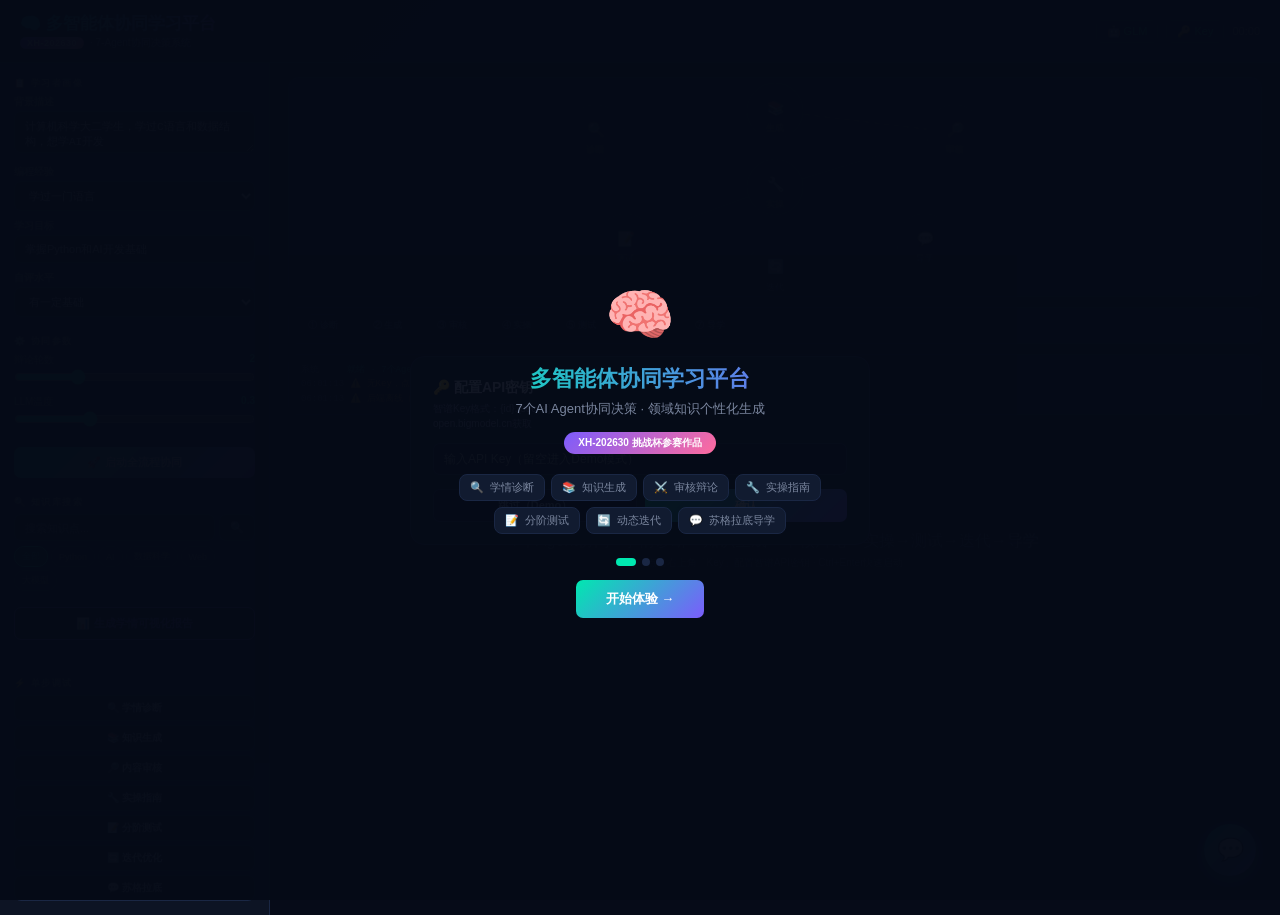
==== commit 3246242e: "v6.1.0: SSE timeout graceful degradation + frontend UX improvements" ====
--- a/static/index.html
+++ b/static/index.html
@@ -5,7 +5,7 @@
 <meta name="viewport" content="width=device-width, initial-scale=1.0">
 <link rel="icon" type="image/svg+xml" href="/static/favicon.svg">
 <meta name="description" content="多智能体协同学习平台：7个AI Agent协同工作，提供学情诊断、知识生成、审核辩论、实操指南、分阶测试、动态迭代、苏格拉底导学">
-<title>多智能体协同学习平台 · XH-202630</title>
+<title>多智能体协同学习平台 v6.1.0 · XH-202630</title>
 <link rel="stylesheet" href="/static/css/style.css">
 </head>
 <body>
--- a/static/css/style.css
+++ b/static/css/style.css
@@ -108,12 +108,12 @@
 @keyframes card-in{from{opacity:0;transform:translateY(10px)}to{opacity:1;transform:none}}
 .result-card h4{font-size:12px;margin-bottom:6px;display:flex;align-items:center;gap:6px;flex-wrap:wrap;cursor:pointer;user-select:none}
 .result-card h4 .toggle-icon{margin-left:auto;font-size:9px;color:var(--muted);transition:transform .2s}
-.result-card.collapsed .card-body{display:none}
+.result-card.collapsed .card-body{display:none;max-height:0;opacity:0;overflow:hidden;transition:max-height .3s ease,opacity .3s ease}
 .result-card.collapsed h4 .toggle-icon{transform:rotate(-90deg)}
-.card-body{font-size:11px;line-height:1.6}
+.card-body{font-size:11px;line-height:1.6;transition:max-height .3s ease,opacity .3s ease}
 .card-actions{display:flex;gap:5px;margin-top:8px;flex-wrap:wrap}
 .card-actions button{padding:3px 9px;border:1px solid var(--border);border-radius:6px;background:var(--bg);color:var(--muted);font-size:9px;cursor:pointer;transition:all .2s}
-.card-actions button:hover{border-color:var(--accent);color:var(--accent)}
+.card-actions button:hover{border-color:var(--accent);color:var(--accent);transform:translateY(-1px);box-shadow:0 2px 8px rgba(0,232,176,.15)}
 
 /* === Toast === */
 .toast{position:fixed;bottom:24px;left:50%;transform:translateX(-50%);background:var(--card);border:1px solid var(--accent);color:var(--accent);padding:7px 18px;border-radius:8px;font-size:11px;z-index:9999;animation:toast-in .3s ease}
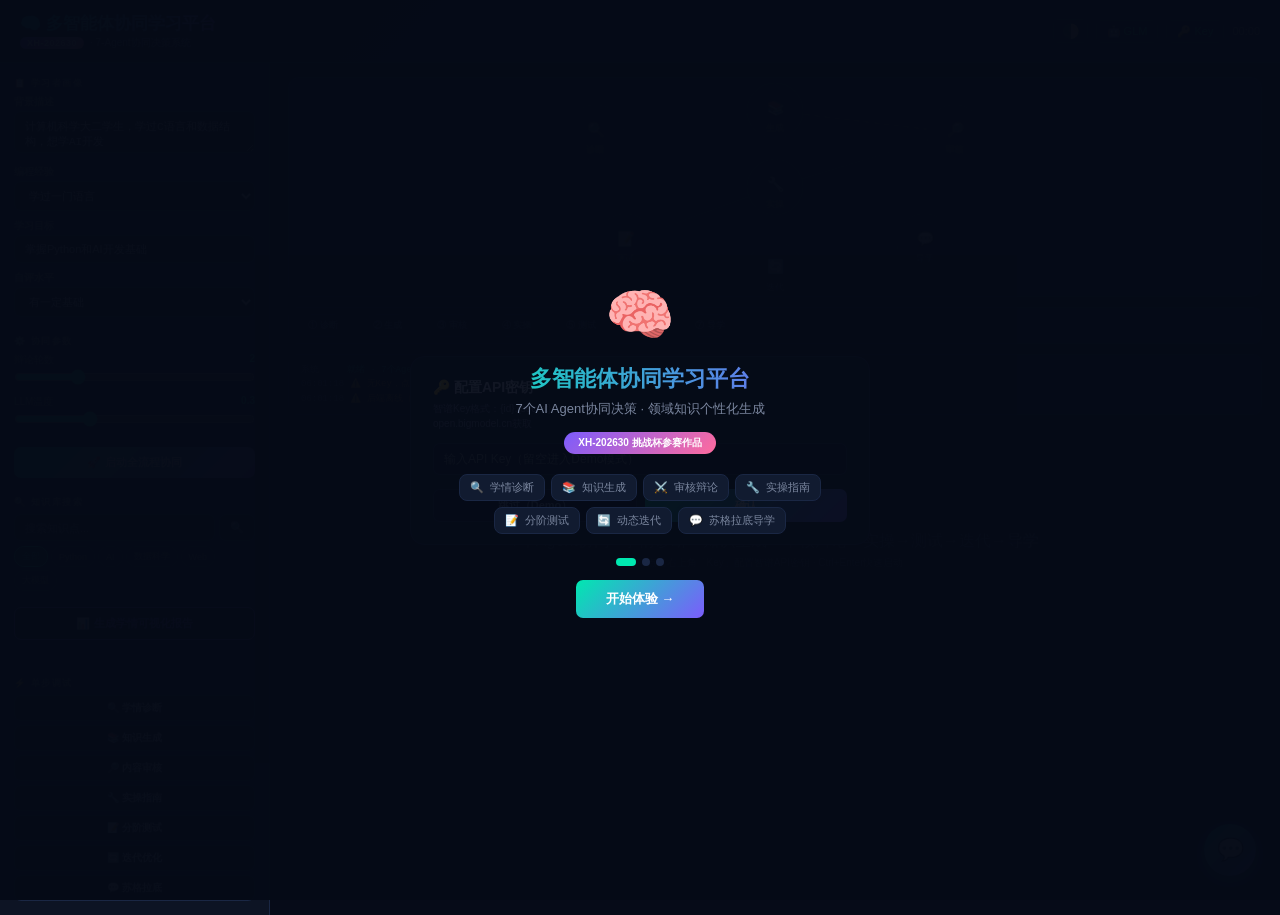
==== commit 986cedd8: "feat: 前端UX增强 - 骨架屏+进度条+回到顶部+模式切换" ====
--- a/static/index.html
+++ b/static/index.html
@@ -9,6 +9,10 @@
 <link rel="stylesheet" href="/static/css/style.css">
 </head>
 <body>
+<!-- 阅读进度条 -->
+<div class="reading-progress" id="readingProgress"></div>
+<!-- 回到顶部 -->
+<button class="back-to-top" id="backToTop" title="回到顶部">↑</button>
 
 <!-- 欢迎引导 -->
 <div class="onboarding-overlay" id="onboarding">
@@ -43,6 +47,7 @@
     </div>
   </div>
   <div class="header-right">
+    <button class="mode-toggle" id="modeToggle" title="切换亮/暗模式">🌓</button>
     <button data-action="showModelModal" class="hdr-btn" id="btnModel">🤖 模型</button>
     <button data-action="showApiKeyModal" class="hdr-btn" id="btnApiKey">🔑 Key</button>
     <span class="badge-live" id="liveBadge">● LIVE</span>
@@ -237,5 +242,92 @@
 </div>
 
 <script src="/static/js/app.js"></script>
+<script>
+// ============ UX增强: 进度条 + 回到顶部 + 亮暗模式 ============
+(function(){
+  // --- 阅读进度条 ---
+  const progressBar = document.getElementById('readingProgress');
+  function updateReadingProgress(){
+    const scrollTop = window.scrollY || document.documentElement.scrollTop;
+    const scrollHeight = document.documentElement.scrollHeight - document.documentElement.clientHeight;
+    const pct = scrollHeight > 0 ? (scrollTop / scrollHeight) * 100 : 0;
+    if(progressBar) progressBar.style.width = pct + '%';
+  }
+  window.addEventListener('scroll', updateReadingProgress, {passive:true});
+  window.addEventListener('resize', updateReadingProgress, {passive:true});
+
+  // --- 回到顶部按钮 ---
+  const backToTop = document.getElementById('backToTop');
+  function toggleBackToTop(){
+    const scrollTop = window.scrollY || document.documentElement.scrollTop;
+    if(backToTop){
+      if(scrollTop > 400) backToTop.classList.add('visible');
+      else backToTop.classList.remove('visible');
+    }
+  }
+  window.addEventListener('scroll', toggleBackToTop, {passive:true});
+  if(backToTop){
+    backToTop.addEventListener('click', function(){
+      window.scrollTo({top:0, behavior:'smooth'});
+    });
+  }
+
+  // --- 亮/暗模式切换 ---
+  const modeToggle = document.getElementById('modeToggle');
+  const savedMode = localStorage.getItem('theme-mode');
+  if(savedMode === 'light'){
+    document.body.classList.add('light-mode');
+    if(modeToggle) modeToggle.textContent = '🌙';
+  }
+  if(modeToggle){
+    modeToggle.addEventListener('click', function(){
+      document.body.classList.toggle('light-mode');
+      const isLight = document.body.classList.contains('light-mode');
+      localStorage.setItem('theme-mode', isLight ? 'light' : 'dark');
+      modeToggle.textContent = isLight ? '🌙' : '🌓';
+    });
+  }
+
+  // --- 骨架屏增强: 包装原始 showSkeleton ---
+  // 在app.js加载后，包装showSkeleton以使用增强骨架
+  const origShowSkeleton = typeof showSkeleton === 'function' ? showSkeleton : null;
+  if(origShowSkeleton){
+    window.showSkeleton = function(name){
+      const rg = document.getElementById('resultsArea');
+      if(!rg) return;
+      // 如果已有骨架则跳过
+      if(document.getElementById('sk-'+name)) return;
+      const icon = (typeof AGENT_ICONS!=='undefined') ? (AGENT_ICONS[name]||'⏳') : '⏳';
+      const label = (typeof AGENT_LABELS!=='undefined') ? (AGENT_LABELS[name]||name) : name;
+      const color = (typeof AGENT_COLORS!=='undefined') ? (AGENT_COLORS[name]||'var(--accent)') : 'var(--accent)';
+      const sk = document.createElement('div');
+      sk.className = 'skeleton-card';
+      sk.id = 'sk-'+name;
+      sk.innerHTML =
+        '<div style="display:flex;align-items:center;gap:8px;margin-bottom:12px">'+
+          '<div class="skeleton skeleton-avatar"></div>'+
+          '<div class="skeleton skeleton-title" style="width:140px"></div>'+
+        '</div>'+
+        '<div class="skeleton skeleton-line w80"></div>'+
+        '<div class="skeleton skeleton-line w60"></div>'+
+        '<div class="skeleton skeleton-line w80"></div>'+
+        '<div class="skeleton skeleton-line w40"></div>'+
+        '<div style="margin-top:10px">'+
+          '<div class="skeleton-bubble" style="width:75%">'+
+            '<div class="skeleton skeleton-line w60"></div>'+
+            '<div class="skeleton skeleton-line w80"></div>'+
+          '</div>'+
+        '</div>';
+      rg.appendChild(sk);
+      // 滚动到骨架位置
+      sk.scrollIntoView({behavior:'smooth', block:'nearest'});
+    };
+  }
+
+  // --- 初始化 ---
+  updateReadingProgress();
+  toggleBackToTop();
+})();
+</script>
 </body>
 </html>
--- a/static/css/style.css
+++ b/static/css/style.css
@@ -119,12 +119,7 @@
 .toast{position:fixed;bottom:24px;left:50%;transform:translateX(-50%);background:var(--card);border:1px solid var(--accent);color:var(--accent);padding:7px 18px;border-radius:8px;font-size:11px;z-index:9999;animation:toast-in .3s ease}
 @keyframes toast-in{from{opacity:0;transform:translate(-50%,16px)}to{opacity:1;transform:translate(-50%,0)}}
 
-/* === Skeleton === */
-.skeleton{background:linear-gradient(90deg,var(--border) 25%,var(--card2) 50%,var(--border) 75%);background-size:200% 100%;animation:shimmer 1.5s infinite;border-radius:6px}
-@keyframes shimmer{0%{background-position:200% 0}100%{background-position:-200% 0}}
-.skeleton-card{background:var(--card);border:1px solid var(--border);border-radius:11px;padding:14px;margin-bottom:8px}
-.skeleton-line{height:12px;margin-bottom:6px;border-radius:4px}
-.skeleton-line.w60{width:60%}.skeleton-line.w80{width:80%}.skeleton-line.w40{width:40%}
+/* === Skeleton (moved to bottom with enhancements) === */
 
 /* === 辩论Overlay === */
 .debate-overlay{display:none;position:fixed;inset:0;background:rgba(0,0,0,.8);z-index:500;align-items:center;justify-content:center;backdrop-filter:blur(4px)}
@@ -227,3 +222,59 @@
 ::-webkit-scrollbar-track{background:var(--bg)}
 ::-webkit-scrollbar-thumb{background:var(--border);border-radius:3px}
 ::-webkit-scrollbar-thumb:hover{background:var(--muted)}
+
+/* === 阅读进度条 === */
+.reading-progress{position:fixed;top:0;left:0;width:0%;height:2px;background:linear-gradient(90deg,var(--accent),var(--accent2));z-index:200;transition:width .1s linear;pointer-events:none}
+
+/* === 回到顶部按钮 === */
+.back-to-top{position:fixed;bottom:24px;right:90px;width:40px;height:40px;border-radius:50%;background:var(--card2);border:1px solid var(--border);color:var(--muted);font-size:18px;cursor:pointer;z-index:150;display:none;align-items:center;justify-content:center;transition:all .3s;box-shadow:0 2px 12px rgba(0,0,0,.4)}
+.back-to-top:hover{border-color:var(--accent);color:var(--accent);transform:translateY(-2px);box-shadow:0 4px 16px rgba(0,232,176,.2)}
+.back-to-top.visible{display:flex}
+@media(max-width:768px){.back-to-top{right:16px;bottom:80px;width:36px;height:36px;font-size:16px}}
+
+/* === 骨架屏增强 === */
+.skeleton-card{background:var(--card);border:1px solid var(--border);border-radius:11px;padding:14px;margin-bottom:8px;animation:card-in .4s ease}
+.skeleton{background:linear-gradient(90deg,var(--border) 25%,rgba(255,255,255,.06) 50%,var(--border) 75%);background-size:200% 100%;animation:shimmer 1.5s infinite;border-radius:6px}
+@keyframes shimmer{0%{background-position:200% 0}100%{background-position:-200% 0}}
+.skeleton-line{height:12px;margin-bottom:6px;border-radius:4px}
+.skeleton-line.w60{width:60%}.skeleton-line.w80{width:80%}.skeleton-line.w40{width:40%}
+.skeleton-avatar{width:28px;height:28px;border-radius:50%}
+.skeleton-title{height:14px;width:120px;margin-bottom:8px}
+.skeleton-bubble{background:var(--card2);border:1px solid var(--border);border-radius:12px;padding:12px 16px;margin-bottom:8px;animation:card-in .4s ease}
+.skeleton-bubble .skeleton{border-radius:4px}
+
+/* === 亮/暗模式切换 === */
+.mode-toggle{background:var(--card);border:1px solid var(--border);color:var(--text);font-size:14px;padding:4px 8px;border-radius:6px;cursor:pointer;transition:all .2s;line-height:1}
+.mode-toggle:hover{border-color:var(--accent);transform:scale(1.05)}
+
+/* === 亮色模式 === */
+body.light-mode{
+  --bg:#f5f7fa;--card:#ffffff;--card2:#f0f2f5;--border:#d8dce5;
+  --text:#1a202c;--muted:#64748b;
+  --accent:#10b981;--accent2:#7c5cfc;--accent3:#ff6b9d;
+}
+body.light-mode .header{background:linear-gradient(135deg,#f5f7fa 0%,#ffffff 50%,#f0f0ff 100%)}
+body.light-mode .header h1{background:linear-gradient(90deg,#10b981,#7c5cfc);-webkit-background-clip:text;-webkit-text-fill-color:transparent}
+body.light-mode .result-card{box-shadow:0 1px 4px rgba(0,0,0,.06)}
+body.light-mode .result-card.streaming{box-shadow:0 0 12px 2px rgba(16,185,129,.08)}
+body.light-mode .back-to-top{background:#fff;border-color:#d8dce5;box-shadow:0 2px 12px rgba(0,0,0,.1)}
+body.light-mode .back-to-top:hover{border-color:#10b981;box-shadow:0 4px 16px rgba(16,185,129,.15)}
+body.light-mode .skeleton{background:linear-gradient(90deg,#e2e8f0 25%,#f0f2f5 50%,#e2e8f0 75%);background-size:200% 100%}
+body.light-mode .chat-panel{box-shadow:0 8px 32px rgba(0,0,0,.1)}
+body.light-mode .modal-box{box-shadow:0 8px 32px rgba(0,0,0,.12)}
+body.light-mode .log-panel{background:#fff}
+body.light-mode .skeleton-card{background:#fff}
+body.light-mode .skeleton-bubble{background:#f0f2f5}
+body.light-mode ::-webkit-scrollbar-track{background:#f0f2f5}
+body.light-mode ::-webkit-scrollbar-thumb{background:#c4c9d4}
+body.light-mode ::-webkit-scrollbar-thumb:hover{background:#a0a6b2}
+body.light-mode .onboarding-overlay{background:rgba(245,247,250,.95)}
+body.light-mode .debate-overlay{background:rgba(245,247,250,.85)}
+body.light-mode .pipe-step{background:#f0f2f5}
+body.light-mode .pipe-step.active{background:rgba(16,185,129,.08)}
+body.light-mode .pipe-step.done{background:rgba(16,185,129,.05)}
+body.light-mode .metric-card{box-shadow:0 1px 3px rgba(0,0,0,.04)}
+body.light-mode .topology-wrap{box-shadow:0 1px 3px rgba(0,0,0,.04)}
+body.light-mode .pipeline-bar{box-shadow:0 1px 3px rgba(0,0,0,.04)}
+body.light-mode .progress-wrap{box-shadow:0 1px 3px rgba(0,0,0,.04)}
+body.light-mode .reading-progress{background:linear-gradient(90deg,#10b981,#7c5cfc)}
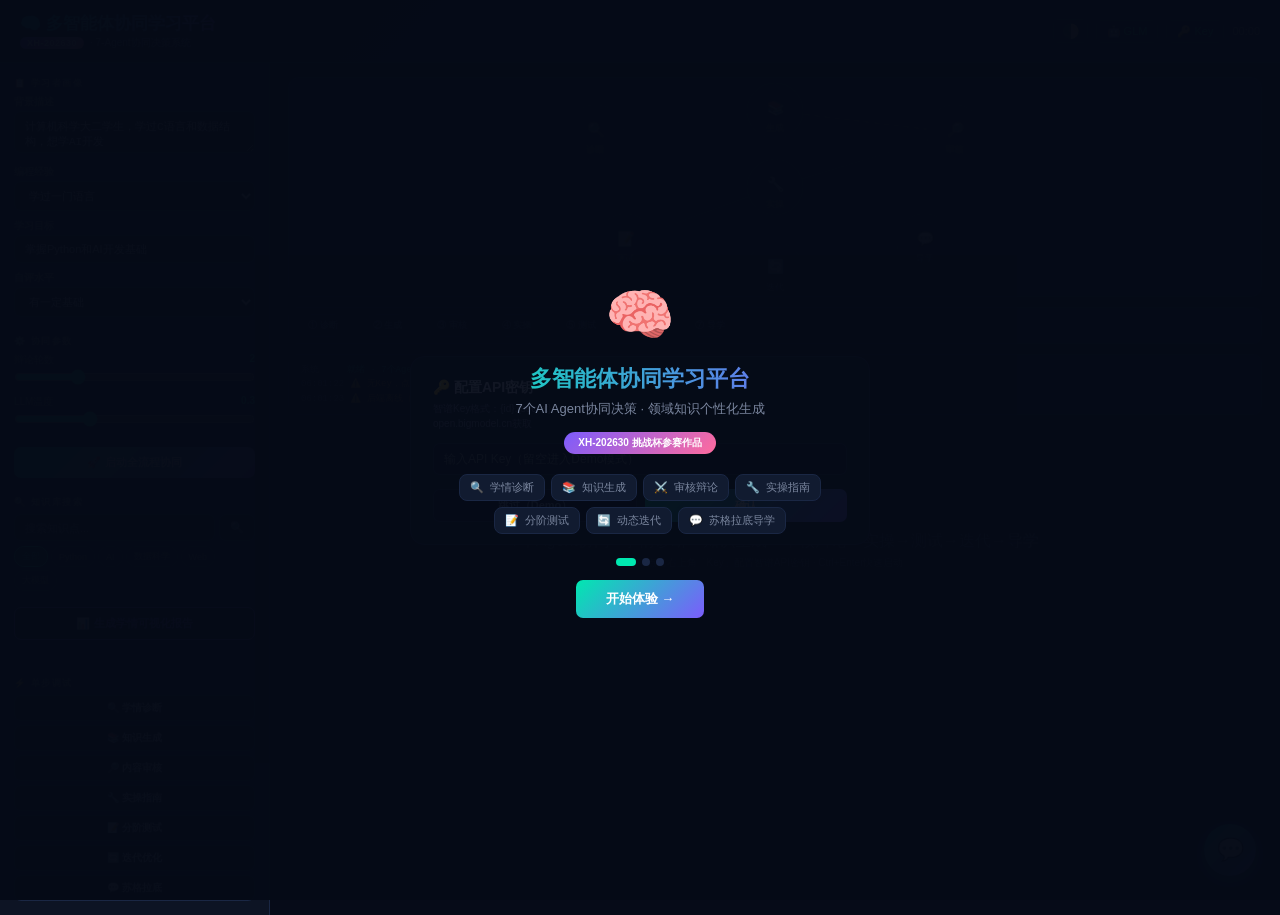
==== commit 72eb861b: "fix: 前端版本号同步到 v6.2.0" ====
--- a/static/index.html
+++ b/static/index.html
@@ -5,7 +5,7 @@
 <meta name="viewport" content="width=device-width, initial-scale=1.0">
 <link rel="icon" type="image/svg+xml" href="/static/favicon.svg">
 <meta name="description" content="多智能体协同学习平台：7个AI Agent协同工作，提供学情诊断、知识生成、审核辩论、实操指南、分阶测试、动态迭代、苏格拉底导学">
-<title>多智能体协同学习平台 v6.1.0 · XH-202630</title>
+<title>多智能体协同学习平台 v6.2.0 · XH-202630</title>
 <link rel="stylesheet" href="/static/css/style.css">
 </head>
 <body>
